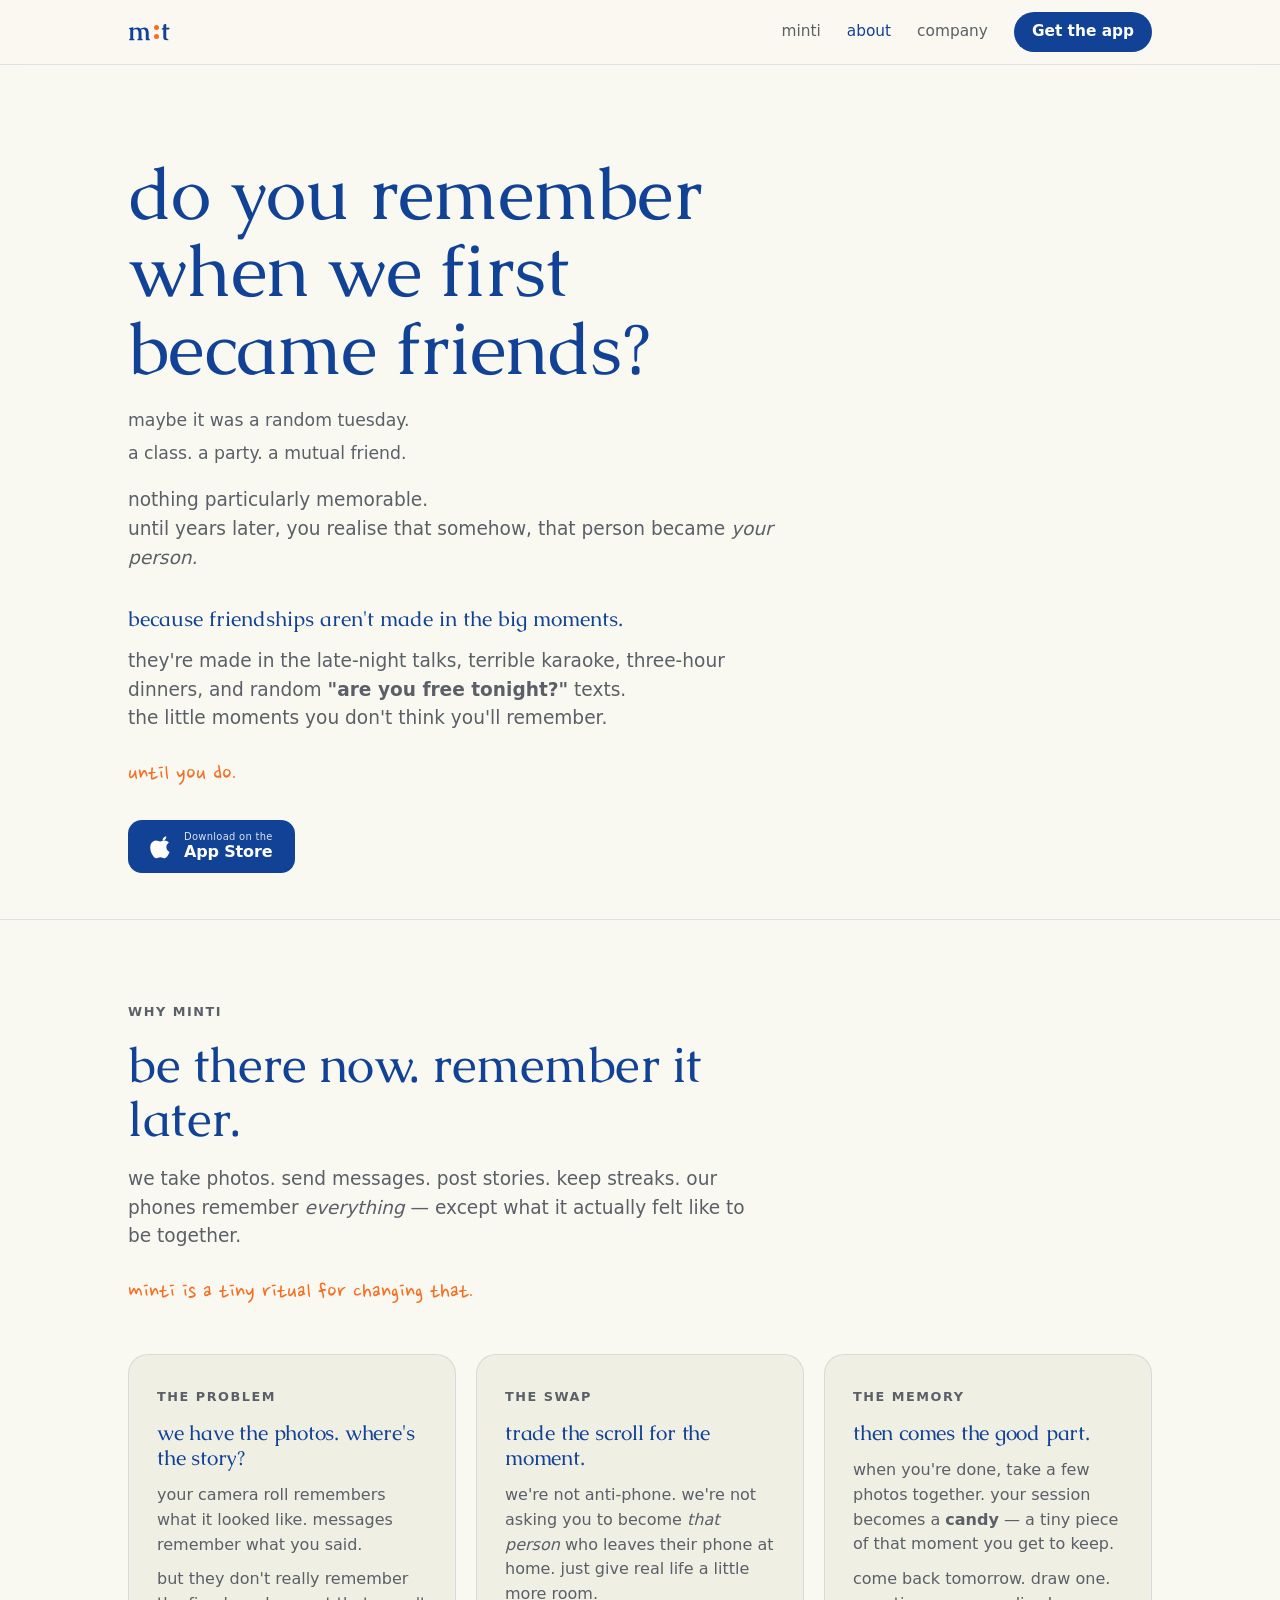
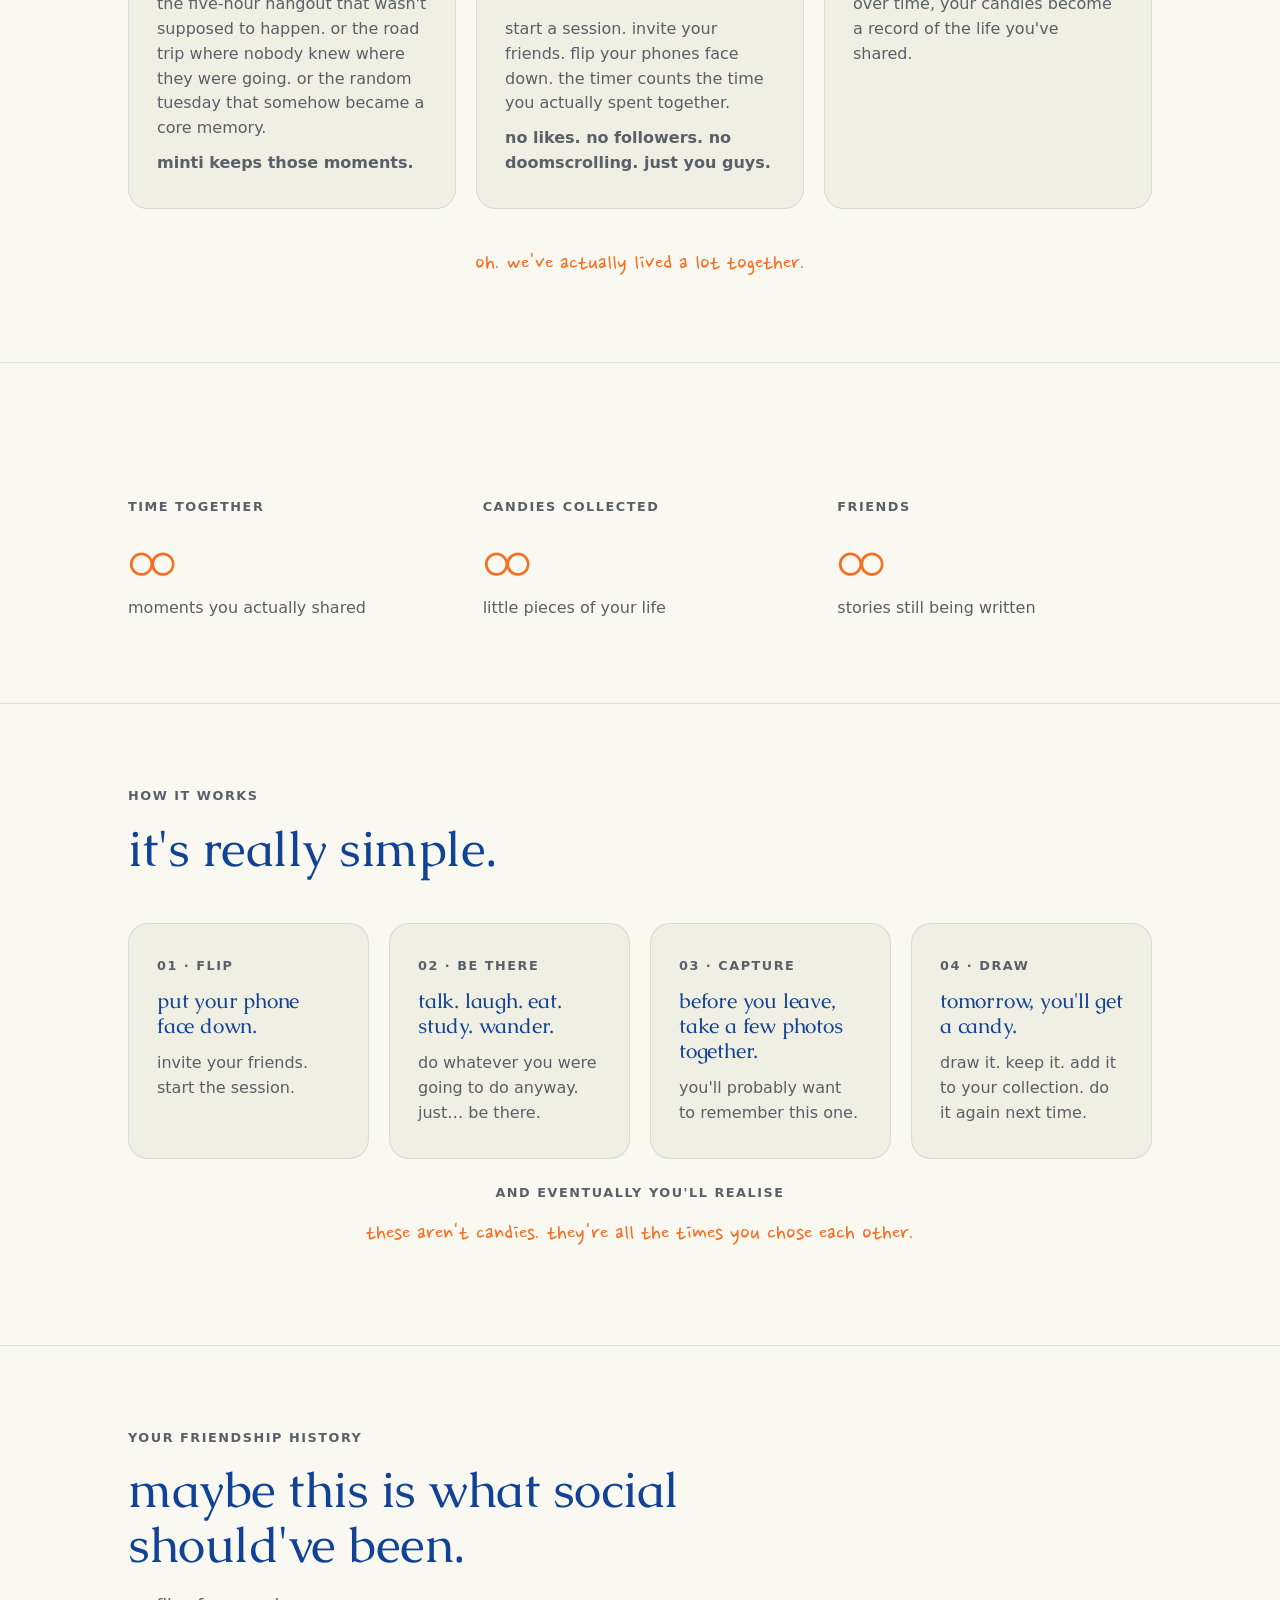
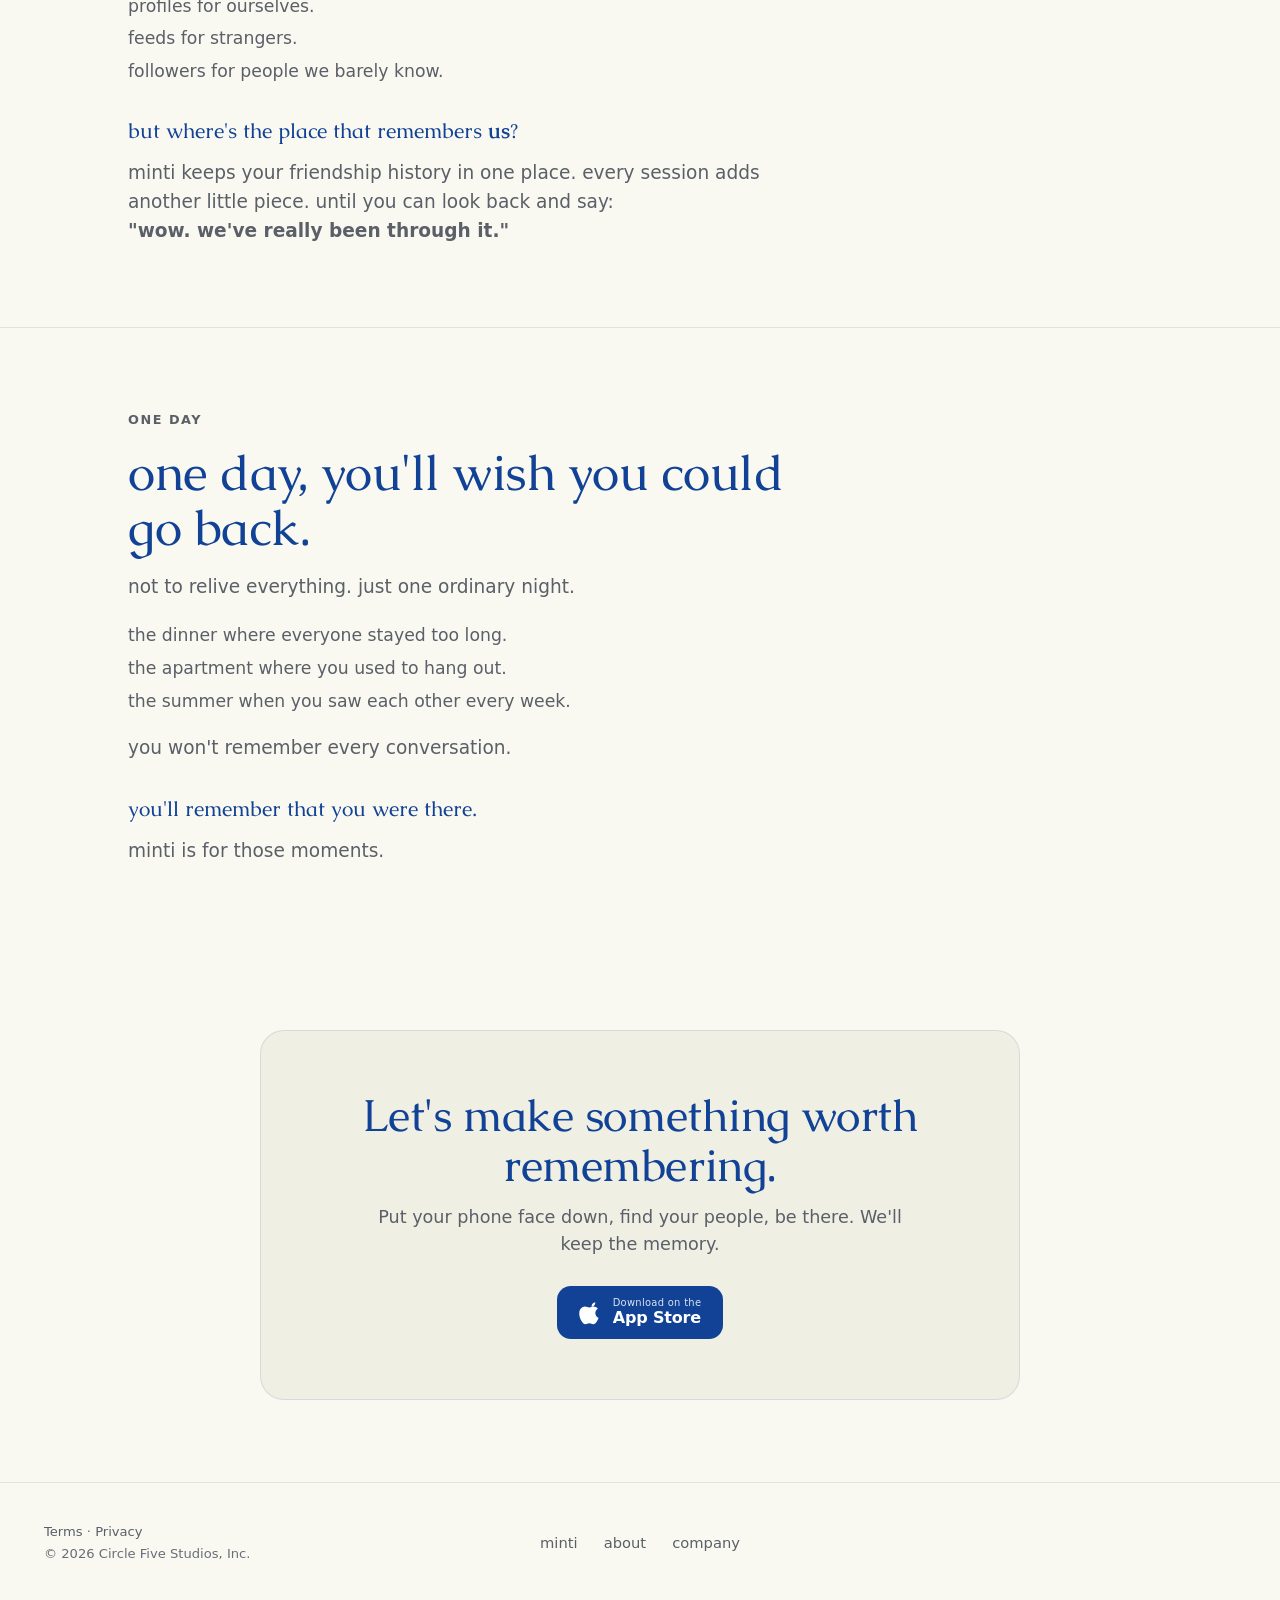
==== about.html @ 44465016 "About page cleanup, and fix a real hover-color bug on all Download buttons 1. Removes the "the story" ====
<!DOCTYPE html>
<html lang="en">
<head>
  <meta charset="UTF-8" />
  <meta name="viewport" content="width=device-width, initial-scale=1.0" />
  <title>About — minti</title>
  <meta name="description" content="The story behind minti — a tiny ritual for putting your phone down and being with the people you're with." />
  <link rel="preconnect" href="https://fonts.googleapis.com" />
  <link rel="preconnect" href="https://fonts.gstatic.com" crossorigin />
  <link href="https://fonts.googleapis.com/css2?family=Caudex:wght@400;700&family=Nanum+Pen+Script&display=swap" rel="stylesheet" />
  <link rel="stylesheet" href="styles.css" />
</head>
<body>

  <!-- NAV -->
  <header class="nav">
    <div class="wrap nav-inner">
      <a class="brand" href="index.html" aria-label="minti home"><span class="logo" aria-hidden="true"><span class="lm">m</span><span class="lc"><i></i><i></i></span><span class="lt">t</span></span></a>
      <nav class="nav-links">
        <a class="link" href="index.html">minti</a>
        <a class="link active" href="about.html">about</a>
        <a class="link" href="company.html">company</a>
        <a class="pill" href="https://apps.apple.com/tw/app/minti-lets-be-present/id6791064385" target="_blank" rel="noopener">Get the app</a>
      </nav>
    </div>
  </header>

  <!-- HERO -->
  <section class="hero">
    <div class="wrap left">
      <div class="prose">
        <h1 class="page-title">do you remember when we first became friends?</h1>
        <div class="stanza">
          <p>maybe it was a random tuesday.</p>
          <p>a class. a party. a mutual friend.</p>
        </div>
        <p class="lead-p">nothing particularly memorable.</p>
        <p class="lead-p">until years later, you realise that somehow, that person became <em>your person.</em></p>
        <p class="statement">because friendships aren't made in the big moments.</p>
        <p class="lead-p">they're made in the late-night talks, terrible karaoke, three-hour dinners, and random <strong>"are you free tonight?"</strong> texts.</p>
        <p class="lead-p">the little moments you don't think you'll remember.</p>
        <p class="murmur">until you do.</p>
        <div class="badges">
          <a class="badge" href="https://apps.apple.com/tw/app/minti-lets-be-present/id6791064385" target="_blank" rel="noopener" aria-label="Download on the App Store">
            <svg viewBox="0 0 24 24" fill="#fff" aria-hidden="true"><path d="M16.365 1.43c.05 1.02-.34 2.02-.99 2.74-.68.76-1.78 1.34-2.85 1.26-.09-1 .38-2.04.99-2.72.68-.75 1.86-1.32 2.85-1.28zM19.6 17.06c-.53 1.22-.78 1.76-1.46 2.84-.95 1.5-2.29 3.37-3.95 3.38-1.47.02-1.85-.96-3.85-.95-2 .01-2.42.97-3.9.95-1.66-.02-2.93-1.71-3.88-3.21-2.66-4.2-2.94-9.12-1.3-11.74 1.16-1.85 3-2.93 4.72-2.93 1.76 0 2.86.98 4.31.98 1.41 0 2.27-.98 4.3-.98 1.53 0 3.16.84 4.31 2.28-3.79 2.08-3.17 7.49.6 9.38z"/></svg>
            <span class="b-txt"><span class="b-small">Download on the</span><span class="b-big">App Store</span></span>
          </a>
        </div>
      </div>
    </div>
  </section>

  <hr class="divider" />

  <!-- WHY MINTI — intro then a three-card row -->
  <section>
    <div class="wrap">
      <div class="sec-intro left reveal">
        <p class="eyebrow">why minti</p>
        <h2 class="h">be there now. remember it later.</h2>
        <p class="lead-p">we take photos. send messages. post stories. keep streaks. our phones remember <em>everything</em> — except what it actually felt like to be together.</p>
        <p class="murmur">minti is a tiny ritual for changing that.</p>
      </div>

      <div class="cards cards-3 reveal">
        <article class="card">
          <p class="eyebrow">the problem</p>
          <h3>we have the photos. where's the story?</h3>
          <p>your camera roll remembers what it looked like. messages remember what you said.</p>
          <p>but they don't really remember the five-hour hangout that wasn't supposed to happen. or the road trip where nobody knew where they were going. or the random tuesday that somehow became a core memory.</p>
          <p><strong>minti keeps those moments.</strong></p>
        </article>

        <article class="card">
          <p class="eyebrow">the swap</p>
          <h3>trade the scroll for the moment.</h3>
          <p>we're not anti-phone. we're not asking you to become <em>that person</em> who leaves their phone at home. just give real life a little more room.</p>
          <p>start a session. invite your friends. flip your phones face down. the timer counts the time you actually spent together.</p>
          <p><strong>no likes. no followers. no doomscrolling. just you guys.</strong></p>
        </article>

        <article class="card">
          <p class="eyebrow">the memory</p>
          <h3>then comes the good part.</h3>
          <p>when you're done, take a few photos together. your session becomes a <strong>candy</strong> — a tiny piece of that moment you get to keep.</p>
          <p>come back tomorrow. draw one. over time, your candies become a record of the life you've shared.</p>
        </article>
      </div>

      <p class="murmur murmur-after murmur-oneline">oh. we've actually lived a lot together.</p>
    </div>
  </section>

  <hr class="divider" />

  <!-- STATS -->
  <section>
    <div class="wrap reveal">
      <div class="stats">
        <div class="stat">
          <p class="stat-label">time together</p>
          <p class="stat-num">&#8734;</p>
          <p class="stat-caption">moments you actually shared</p>
        </div>
        <div class="stat">
          <p class="stat-label">candies collected</p>
          <p class="stat-num">&#8734;</p>
          <p class="stat-caption">little pieces of your life</p>
        </div>
        <div class="stat">
          <p class="stat-label">friends</p>
          <p class="stat-num">&#8734;</p>
          <p class="stat-caption">stories still being written</p>
        </div>
      </div>
    </div>
  </section>

  <hr class="divider" />

  <!-- HOW IT WORKS — four cards, closing on a handwriting pull quote -->
  <section>
    <div class="wrap">
      <div class="sec-intro left reveal">
        <p class="eyebrow">how it works</p>
        <h2 class="h">it's really simple.</h2>
      </div>

      <div class="cards cards-4 reveal">
        <article class="card">
          <p class="eyebrow">01 · flip</p>
          <h3>put your phone face down.</h3>
          <p>invite your friends. start the session.</p>
        </article>

        <article class="card">
          <p class="eyebrow">02 · be there</p>
          <h3>talk. laugh. eat. study. wander.</h3>
          <p>do whatever you were going to do anyway. just&hellip; be there.</p>
        </article>

        <article class="card">
          <p class="eyebrow">03 · capture</p>
          <h3>before you leave, take a few photos together.</h3>
          <p>you'll probably want to remember this one.</p>
        </article>

        <article class="card">
          <p class="eyebrow">04 · draw</p>
          <h3>tomorrow, you'll get a candy.</h3>
          <p>draw it. keep it. add it to your collection. do it again next time.</p>
        </article>
      </div>

      <p class="murmur murmur-lead murmur-oneline reveal">
        <span class="cue">and eventually you'll realise</span>
        these aren't candies. they're all the times you chose each other.
      </p>
    </div>
  </section>

  <hr class="divider" />

  <!-- WHAT SOCIAL SHOULD'VE BEEN -->
  <section>
    <div class="wrap left reveal">
      <div class="prose">
        <p class="eyebrow">your friendship history</p>
        <h2 class="h">maybe this is what social should've been.</h2>
        <div class="stanza">
          <p>profiles for ourselves.</p>
          <p>feeds for strangers.</p>
          <p>followers for people we barely know.</p>
        </div>
        <p class="statement">but where's the place that remembers <strong>us</strong>?</p>
        <p class="lead-p">minti keeps your friendship history in one place. every session adds another little piece. until you can look back and say:</p>
        <p class="lead-p"><strong>"wow. we've really been through it."</strong></p>
      </div>
    </div>
  </section>

  <hr class="divider" />

  <!-- ONE DAY -->
  <section>
    <div class="wrap left reveal">
      <div class="prose">
        <p class="eyebrow">one day</p>
        <h2 class="h">one day, you'll wish you could go back.</h2>
        <p class="lead-p">not to relive everything. just one ordinary night.</p>
        <div class="stanza">
          <p>the dinner where everyone stayed too long.</p>
          <p>the apartment where you used to hang out.</p>
          <p>the summer when you saw each other every week.</p>
        </div>
        <p class="lead-p">you won't remember every conversation.</p>
        <p class="statement">you'll remember that you were there.</p>
        <p class="lead-p">minti is for those moments.</p>
      </div>
    </div>
  </section>

  <!-- CLOSING CTA — a single centred card, like kominapp's -->
  <section id="download">
    <div class="wrap reveal">
      <div class="cta-card">
        <h2>Let's make something worth remembering.</h2>
        <p>Put your phone face down, find your people, be there. We'll keep the memory.</p>
        <div class="badges">
          <a class="badge" href="https://apps.apple.com/tw/app/minti-lets-be-present/id6791064385" target="_blank" rel="noopener" aria-label="Download on the App Store">
            <svg viewBox="0 0 24 24" fill="#fff" aria-hidden="true"><path d="M16.365 1.43c.05 1.02-.34 2.02-.99 2.74-.68.76-1.78 1.34-2.85 1.26-.09-1 .38-2.04.99-2.72.68-.75 1.86-1.32 2.85-1.28zM19.6 17.06c-.53 1.22-.78 1.76-1.46 2.84-.95 1.5-2.29 3.37-3.95 3.38-1.47.02-1.85-.96-3.85-.95-2 .01-2.42.97-3.9.95-1.66-.02-2.93-1.71-3.88-3.21-2.66-4.2-2.94-9.12-1.3-11.74 1.16-1.85 3-2.93 4.72-2.93 1.76 0 2.86.98 4.31.98 1.41 0 2.27-.98 4.3-.98 1.53 0 3.16.84 4.31 2.28-3.79 2.08-3.17 7.49.6 9.38z"/></svg>
            <span class="b-txt"><span class="b-small">Download on the</span><span class="b-big">App Store</span></span>
          </a>
        </div>
      </div>
    </div>
  </section>

  <!-- FOOTER (same as homepage) -->
  <footer class="corner">
    <div class="foot-left">
      <span><a href="terms.html">Terms</a> · <a href="privacy.html">Privacy</a></span>
      <span>© 2026 Circle Five Studios, Inc.</span>
    </div>
    <nav class="foot-center">
      <a href="index.html">minti</a>
      <a href="about.html">about</a>
      <a href="company.html">company</a>
    </nav>
  </footer>

  <script>
    const io = new IntersectionObserver((es) => { es.forEach(e => { if (e.isIntersecting) { e.target.classList.add('in'); io.unobserve(e.target); } }); }, { threshold: 0.12 });
    document.querySelectorAll('.reveal').forEach(el => io.observe(el));
  </script>
</body>
</html>
---- styles.css ----
/* ===== Circle Five / minti — shared styles for content pages =====
   Palette and type follow the minti Design Library:
   Caudex (never italic) for titles, the SF system stack for body copy,
   Nanum Pen Script only for handwriting, always in the orange accent. */
:root {
  --bg: #FAF9F1;        /* m-paper  */
  --ink: #114296;       /* m-ink / m-blue */
  --ink-dark: #0B2F6E;  /* m-blue-dark — link hover */
  --ink-light: #1B68E4; /* lighter blue — pressed state, 5.06:1 with white text */
  --muted: #5A5F68;     /* m-ink-soft, darkened to 6.08:1 on --bg for body copy */
  --faint: #686E79;     /* secondary metadata, 4.86:1 on --bg */
  --line: rgba(17, 66, 150, 0.12);
  --panel: #F0EFE4;     /* m-cream */
  --panel-2: #E6E4D8;   /* m-desk  */
  --sand: #F2E7D4;      /* m-sand  */
  --accent: #F66E22;    /* m-orange */
  --yellow: #F6B93B;    /* m-yellow */
  --serif: 'Caudex', Georgia, 'Times New Roman', serif;
  --hand: 'Nanum Pen Script', 'Segoe Script', cursive;
  --sans: -apple-system, 'SF Pro Text', 'SF Pro Display', system-ui, BlinkMacSystemFont, 'Segoe UI', Roboto, sans-serif;
}

* { box-sizing: border-box; margin: 0; padding: 0; }
html { scroll-behavior: smooth; }
body {
  font-family: var(--sans);
  background: var(--bg);
  color: var(--ink);
  line-height: 1.55;
  -webkit-font-smoothing: antialiased;
  overflow-x: hidden;
}
h1, h2, h3, h4 { font-family: var(--serif); font-weight: 400; line-height: 1.1; letter-spacing: -0.01em; }
a { color: inherit; text-decoration: none; }
a:hover { color: var(--ink-dark); }

.wrap { width: 100%; max-width: 1080px; margin: 0 auto; padding: 0 28px; }
.narrow { max-width: 720px; }
.center { text-align: center; }
.left { text-align: left; }

/* ---------- Nav ---------- */
header.nav { position: sticky; top: 0; z-index: 50; background: rgba(250, 249, 241, 0.86); backdrop-filter: saturate(1.3) blur(10px); border-bottom: 1px solid var(--line); }
.nav-inner { display: flex; align-items: center; justify-content: space-between; height: 64px; }
.brand { display: flex; align-items: center; gap: 9px; font-weight: 700; font-size: 1.12rem; letter-spacing: -0.01em; }
.brand .mark { width: 22px; height: 22px; border-radius: 50%; border: 3px solid var(--ink); background: transparent; }
/* minti wordmark logo (m : t) */
.logo { display: inline-flex; align-items: center; font-family: var(--serif); font-weight: 700; font-size: 1.6rem; line-height: 1; letter-spacing: -0.01em; }
.logo .lm, .logo .lt { color: var(--ink); }
.logo .lc { display: inline-flex; flex-direction: column; justify-content: center; gap: 0.12em; margin: 0 0.11em; }
.logo .lc i { width: 0.2em; height: 0.2em; border-radius: 50%; background: var(--accent); }
.nav-links { display: flex; align-items: center; gap: 26px; font-size: 0.96rem; color: var(--muted); font-weight: 500; }
.nav-links a:hover, .nav-links a.active { color: var(--ink); }
.nav-links .pill { background: var(--ink); color: #fff; padding: 8px 18px; border-radius: 999px; font-weight: 600; }
.nav-links .pill:hover { color: #fff; opacity: 0.88; }
@media (max-width: 720px) { .nav-links .link { display: none; } }

/* ---------- Store badges ---------- */
.badges { display: flex; gap: 12px; flex-wrap: wrap; }
.badges.center { justify-content: center; }
.badge { display: inline-flex; align-items: center; gap: 10px; background: var(--ink); color: #fff; padding: 12px 22px; border-radius: 14px; transition: transform .15s ease, opacity .15s ease; }
/* the color:#fff here isn't decorative — without it, the global a:hover
   rule (a type selector + pseudo-class, which outranks .badge's plain
   class) would flip this text to --ink-dark on hover. */
.badge:hover { color: #fff; transform: translateY(-2px); opacity: 0.9; }
.badge:active { background: var(--ink-light); color: #fff; opacity: 1; }
.badge svg { width: 24px; height: 24px; flex: none; }
.badge .b-txt { text-align: left; line-height: 1.1; white-space: nowrap; }
.badge .b-small { font-size: 0.62rem; letter-spacing: 0.03em; opacity: 0.85; display: block; }
.badge .b-big { font-size: 1rem; font-weight: 600; letter-spacing: -0.01em; }

/* ---------- Sections ---------- */
section { padding: 82px 0; }
.divider { height: 1px; background: var(--line); border: 0; }
.eyebrow { font-size: 0.8rem; letter-spacing: 0.12em; text-transform: uppercase; color: var(--muted); font-weight: 600; margin-bottom: 16px; }
h1.page-title { font-size: clamp(2.6rem, 6vw, 4.6rem); line-height: 1.05; margin-bottom: 20px; }
h1.page-title .it { color: var(--accent); }
h2.h { font-size: clamp(2rem, 4.4vw, 3.1rem); margin-bottom: 18px; }
.lead-p { font-size: 1.16rem; color: var(--muted); }
.sub { font-size: 1.05rem; color: var(--muted); max-width: 54ch; margin-left: auto; margin-right: auto; }

/* hero */
.hero { padding: 90px 0 46px; text-align: center; }
.hero .lead { font-size: clamp(1.1rem, 2.2vw, 1.4rem); color: var(--muted); max-width: 32ch; margin: 0 auto 14px; }
.hero .badges { margin-top: 30px; }

/* steps */
.steps { display: grid; grid-template-columns: repeat(3, 1fr); gap: 40px; margin-top: 56px; text-align: left; }
@media (max-width: 760px) { .steps { grid-template-columns: 1fr; gap: 36px; } }
.steps-4 { grid-template-columns: repeat(4, 1fr); }
@media (max-width: 980px) { .steps-4 { grid-template-columns: repeat(2, 1fr); } }
@media (max-width: 560px) { .steps-4 { grid-template-columns: 1fr; } }
.step .n { font-family: var(--serif); font-size: 2.4rem; color: var(--faint); margin-bottom: 10px; }
.step h4 { font-size: 1.4rem; margin-bottom: 8px; }
.step p { color: var(--muted); }

/* murmur: the only handwriting on the site — always the orange accent,
   and only at the library's two sizes (24px block, 18px inline). */
.murmur { font-family: var(--hand); font-style: normal; color: var(--accent); font-size: 24px; line-height: 1.3; }
.murmur-sm { font-size: 18px; }
p.murmur { margin: 26px 0 12px; }   /* block murmurs need the breathing room .statement had */

/* handwriting pull quote that closes a card grid — sits outside the cards.
   Sized by .murmur (24px) like every other murmur on the page; this class
   only handles the layout (centring, top spacing, the "cue" sub-label). */
.murmur-lead {
  display: block;
  text-align: center;
  margin: 54px auto 0;
}
.murmur-lead .cue {
  display: block;
  font-family: var(--sans);
  font-size: 0.8rem;
  letter-spacing: 0.12em;
  text-transform: uppercase;
  font-weight: 600;
  color: var(--muted);
  margin-bottom: 18px;
}
/* smaller centred murmur, for closing a grid without shouting */
p.murmur-after { text-align: center; margin: 40px auto 0; }

/* keeps a murmur on a single line — shrinks below the library's 24px floor
   only on narrow viewports, purely so the line doesn't force the page to
   scroll sideways; at anything wider than a phone it renders at 24px. */
.murmur-oneline { white-space: nowrap; font-size: clamp(11px, 3.6vw, 24px); }

/* chapter mark: a small brand glyph used as a section-break ornament */
.chapter-mark { padding: 44px 0; }
.chapter-mark .logo { font-size: 2.4rem; }

/* stanza: tight-spaced stacked lines (poem-like pacing) */
.stanza { display: flex; flex-direction: column; gap: 6px; margin: 20px 0; }
.stanza p { margin: 0; color: var(--muted); font-size: 1.08rem; }

/* stats row */
.stats { display: grid; grid-template-columns: repeat(3, 1fr); gap: 40px; margin-top: 52px; text-align: left; }
@media (max-width: 760px) { .stats { grid-template-columns: 1fr; gap: 36px; } }
.stat-label { font-size: 0.8rem; letter-spacing: 0.12em; text-transform: uppercase; color: var(--muted); font-weight: 600; margin-bottom: 12px; }
.stat-num { font-family: var(--serif); font-size: clamp(2.6rem, 6vw, 3.6rem); color: var(--accent); line-height: 1; margin-bottom: 10px; }
.stat-caption { color: var(--muted); }

/* split */
.split { display: grid; grid-template-columns: 1fr 1fr; gap: 64px; align-items: center; }
.split.reverse .visual { order: 2; }
@media (max-width: 820px) { .split { grid-template-columns: 1fr; gap: 40px; } .split.reverse .visual { order: 0; } }
.split h3 { font-size: clamp(1.7rem, 3.4vw, 2.4rem); margin-bottom: 16px; }
.split p { color: var(--muted); font-size: 1.08rem; margin-bottom: 14px; }
.quote { font-family: var(--serif); font-size: 1.35rem; color: var(--ink); margin-top: 6px; }
.panel-card { background: var(--panel); border-radius: 28px; padding: 40px; }

/* narrative statement lines (short punch lines inside a text section) */
.statement { font-family: var(--serif); font-size: 1.3rem; color: var(--ink); margin: 30px 0 12px; }
.statement:first-of-type { margin-top: 0; }

/* ---------- card grids (kominapp-style section rhythm) ---------- */
.sec-intro { max-width: 640px; }
.prose { max-width: 660px; }
.sec-intro .lead-p { margin-top: 14px; }

.cards { display: grid; gap: 20px; margin-top: 46px; align-items: stretch; }
.cards-3 { grid-template-columns: repeat(3, 1fr); }
.cards-4 { grid-template-columns: repeat(4, 1fr); }
@media (max-width: 980px) { .cards-3, .cards-4 { grid-template-columns: repeat(2, 1fr); } }
@media (max-width: 620px)  { .cards-3, .cards-4 { grid-template-columns: 1fr; } }

.card {
  display: flex;
  flex-direction: column;
  background: var(--panel);
  border: 1px solid var(--line);
  border-radius: 20px;
  padding: 32px 28px;
  text-align: left;
}
.card .eyebrow { margin-bottom: 14px; }
.card h3 { font-size: 1.3rem; line-height: 1.2; margin-bottom: 12px; }
.card p { color: var(--muted); }
.card p + p { margin-top: 10px; }

/* closing call to action, sat inside a card like kominapp's —
   the card is centred on the page and its contents centred within it. */
.cta-card {
  background: var(--panel);
  border: 1px solid var(--line);
  border-radius: 24px;
  padding: clamp(36px, 6vw, 60px);
  max-width: 760px;
  margin: 0 auto;
  text-align: center;
}
.cta-card h2 { font-size: clamp(1.9rem, 4vw, 2.8rem); margin-bottom: 14px; }
.cta-card p { color: var(--muted); font-size: 1.1rem; max-width: 48ch; margin: 0 auto 28px; }
.cta-card .badges { justify-content: center; }

/* ---------- narrative carousel ---------- */
.carousel { position: relative; }
.carousel-track {
  display: flex;
  gap: 24px;
  overflow-x: auto;
  scroll-snap-type: x mandatory;
  scroll-behavior: smooth;
  padding: 6px max(28px, calc((100% - 620px) / 2)) 12px;
  scrollbar-width: none;
  -webkit-overflow-scrolling: touch;
}
.carousel-track::-webkit-scrollbar { display: none; }

.carousel-card {
  flex: 0 0 min(100%, 620px);
  scroll-snap-align: center;
  background: var(--panel);
  border: 1px solid var(--line);
  border-radius: 26px;
  padding: 38px 34px 40px;
  text-align: left;
  transition: opacity .35s ease;
}
/* neighbours dim only once the script is driving the carousel */
.carousel.is-ready .carousel-card { opacity: 0.5; }
.carousel.is-ready .carousel-card.is-active { opacity: 1; }

.carousel-card > * { margin: 0; }
.carousel-card .eyebrow { margin-bottom: 12px; }
.carousel-card h3 { font-size: clamp(1.5rem, 3vw, 2rem); margin-bottom: 20px; }
.carousel-card .statement { font-size: 1.18rem; margin: 20px 0 8px; }
.carousel-card h3 + .statement { margin-top: 0; }
.carousel-card .lead-p { font-size: 1.04rem; }
.carousel-card .lead-p + .lead-p { margin-top: 12px; }

.carousel-controls { display: flex; align-items: center; justify-content: center; gap: 18px; margin-top: 10px; }
.carousel-btn {
  width: 42px; height: 42px; padding: 0;
  border: 1px solid var(--line); border-radius: 50%;
  background: var(--bg); color: var(--ink);
  display: grid; place-items: center; cursor: pointer;
  transition: border-color .15s ease, opacity .15s ease;
}
.carousel-btn:hover:not(:disabled) { border-color: var(--ink); }
.carousel-btn:disabled { opacity: 0.3; cursor: default; }
.carousel-btn:focus-visible { outline: 2px solid var(--accent); outline-offset: 2px; }

.carousel-dots { display: flex; align-items: center; gap: 9px; }
.carousel-dot {
  width: 8px; height: 8px; padding: 0;
  border: 0; border-radius: 50%;
  background: #d4d2ce; cursor: pointer;
  transition: background-color .2s ease, transform .2s ease;
}
.carousel-dot[aria-current="true"] { background: var(--accent); transform: scale(1.3); }
.carousel-dot:focus-visible { outline: 2px solid var(--accent); outline-offset: 3px; }

@media (prefers-reduced-motion: reduce) {
  .carousel-track { scroll-behavior: auto; }
  .carousel-card, .carousel-dot, .carousel-btn { transition: none; }
}

/* step micro-label under the numeral */
/* Deliberately inherits --muted from `.step p`: the accent orange only reaches
   2.77:1 on --bg, too low for label-size text. */
.step-label { font-size: 0.78rem; letter-spacing: 0.1em; text-transform: uppercase; font-weight: 700; margin-bottom: 10px; }

/* simple benefit list */
.mini-list { list-style: none; margin: 24px auto; display: flex; flex-direction: column; gap: 10px; max-width: 46ch; }
.mini-list li { color: var(--muted); font-size: 1.08rem; padding-left: 22px; position: relative; text-align: left; }
.mini-list li::before { content: "—"; position: absolute; left: 0; color: var(--accent); }

/* jar */
.jar { position: relative; width: 190px; height: 224px; margin: 0 auto; }
.jar-lid { position: absolute; top: 0; left: 50%; transform: translateX(-50%); width: 116px; height: 28px; background: var(--ink); border-radius: 9px; }
.jar-body { position: absolute; bottom: 0; width: 100%; height: 186px; border: 3px solid var(--ink); border-radius: 18px 18px 30px 30px; overflow: hidden; }
.candies { position: absolute; bottom: 8px; left: 8px; right: 8px; display: flex; flex-wrap: wrap-reverse; gap: 6px; justify-content: center; }
.candy { width: 30px; height: 30px; border-radius: 50%; box-shadow: inset -3px -3px 0 rgba(0,0,0,0.08); }

/* leaderboard */
.lb { display: flex; flex-direction: column; gap: 18px; }
.lb-row { display: flex; align-items: center; gap: 14px; }
.lb-av { width: 42px; height: 42px; border-radius: 50%; display: grid; place-items: center; color: #fff; font-weight: 700; }
.lb-bar { flex: 1; }
.lb-bar .track { height: 8px; background: var(--panel-2); border-radius: 9px; margin-top: 6px; }
.lb-bar .fill { height: 100%; background: var(--ink); border-radius: 9px; }
.lb-h { font-weight: 700; color: var(--ink); }

/* tags */
.tags { display: flex; flex-wrap: wrap; gap: 12px; justify-content: center; margin-top: 34px; }
.tag { border: 1px solid var(--line); border-radius: 999px; padding: 11px 22px; font-weight: 500; }

/* products */
.products { display: grid; grid-template-columns: 1fr 1fr; gap: 24px; margin-top: 52px; text-align: left; }
@media (max-width: 760px) { .products { grid-template-columns: 1fr; } }
.product { border: 1px solid var(--line); border-radius: 24px; padding: 34px; transition: border-color .15s ease, transform .15s ease; display: block; }
.product:hover { border-color: var(--ink); transform: translateY(-3px); }
.product .p-ic { width: 46px; height: 46px; border-radius: 13px; background: var(--panel); display: grid; place-items: center; font-size: 1.4rem; margin-bottom: 18px; }
.product h3 { font-size: 1.55rem; margin-bottom: 6px; }
.product .role { font-size: 0.82rem; letter-spacing: 0.08em; text-transform: uppercase; color: var(--faint); font-weight: 600; margin-bottom: 14px; }
.product p { color: var(--muted); }
.product .more { display: inline-block; margin-top: 16px; font-weight: 600; color: var(--ink); }
.product .more::after { content: " →"; }

/* value list */
.values { display: grid; grid-template-columns: repeat(3, 1fr); gap: 30px; margin-top: 52px; text-align: left; }
@media (max-width: 760px) { .values { grid-template-columns: 1fr; gap: 28px; } }
.values-4 { grid-template-columns: repeat(4, 1fr); }
@media (max-width: 980px) { .values-4 { grid-template-columns: repeat(2, 1fr); } }
@media (max-width: 560px) { .values-4 { grid-template-columns: 1fr; } }
.value h4 { font-size: 1.3rem; margin-bottom: 8px; }
.value p { color: var(--muted); }
.value .stanza { margin: 0 0 10px; }
.value .stanza p { font-size: 1rem; }

/* cta */
.cta { text-align: center; }
.cta h2 { font-size: clamp(2.2rem, 5vw, 3.6rem); margin-bottom: 16px; }
.cta p { color: var(--muted); max-width: 46ch; margin: 0 auto 30px; font-size: 1.12rem; }

/* letter (postkitty) */
.letter { background: var(--panel); border-radius: 20px; padding: 34px 30px; box-shadow: 0 30px 60px -40px rgba(0,0,0,0.35); position: relative; max-width: 380px; margin: 0 auto; transform: rotate(-2deg); }
.letter .stamp { position: absolute; top: 18px; right: 18px; width: 54px; height: 64px; border-radius: 6px; background: repeating-linear-gradient(45deg, var(--accent), var(--accent) 6px, #f07a5e 6px, #f07a5e 12px); box-shadow: 0 0 0 4px #fff, 0 0 0 6px var(--panel-2); }
.letter .lines { margin-top: 40px; display: flex; flex-direction: column; gap: 12px; }
.letter .lines span { height: 8px; background: #dfdedb; border-radius: 6px; }
.letter .lines span:nth-child(1) { width: 60%; }
.letter .lines span:nth-child(2) { width: 90%; }
.letter .lines span:nth-child(3) { width: 80%; }
.letter .lines span:nth-child(4) { width: 40%; }
.letter .sign { margin-top: 22px; font-family: var(--hand); color: var(--accent); font-size: 1.5rem; }

/* app screenshot */
.shot { width: 100%; max-width: 380px; border-radius: 26px; box-shadow: 0 34px 70px -38px rgba(0,0,0,0.45); display: block; margin: 0 auto; }

/* legal pages (terms / privacy) */
.legal { max-width: 760px; margin: 0 auto; padding: clamp(48px, 8vh, 80px) 28px clamp(56px, 9vh, 96px); }
.legal h1 { font-size: clamp(2.2rem, 5vw, 3.2rem); margin-bottom: 8px; }
.legal .updated { color: var(--faint); font-size: 0.9rem; margin-bottom: 34px; }
.legal h2 { font-size: 1.4rem; margin-top: 42px; margin-bottom: 12px; }
.legal p { color: var(--muted); margin-bottom: 14px; line-height: 1.75; }
.legal ul { color: var(--muted); margin: 0 0 18px 1.2em; line-height: 1.75; }
.legal li { margin-bottom: 6px; }
.legal a { color: var(--ink); text-decoration: underline; text-underline-offset: 2px; }
.legal strong { color: var(--ink); font-weight: 700; }

/* homepage-style corner footer (used on content pages too) */
footer.corner { display: grid; grid-template-columns: 1fr auto 1fr; align-items: center; gap: 16px; padding: 40px clamp(20px, 4vw, 44px); border-top: 1px solid var(--line); }
footer.corner .foot-left { display: flex; flex-direction: column; gap: 4px; font-size: 0.82rem; color: var(--faint); line-height: 1.4; justify-self: start; }
footer.corner .foot-left a { color: var(--muted); }
footer.corner .foot-left a:hover { color: var(--ink); }
footer.corner .foot-center { display: flex; gap: 26px; justify-self: center; font-size: 0.92rem; font-weight: 500; color: var(--muted); }
footer.corner .foot-center a:hover { color: var(--ink); }
footer.corner .badges { justify-self: end; }
@media (max-width: 720px) {
  footer.corner { grid-template-columns: 1fr; justify-items: center; text-align: center; gap: 16px; }
  footer.corner .foot-left { align-items: center; }
  footer.corner .foot-center { order: -1; flex-wrap: wrap; justify-content: center; gap: 18px; }
}

/* footer */
footer.site { border-top: 1px solid var(--line); padding: 62px 0 40px; }
.foot-grid { display: grid; grid-template-columns: 1.4fr 1fr 1fr 1fr; gap: 30px; }
@media (max-width: 720px) { .foot-grid { grid-template-columns: 1fr 1fr; gap: 34px; } }
.foot-brand p { color: var(--muted); margin-top: 12px; font-size: 0.92rem; max-width: 32ch; }
.foot-col h5 { font-size: 0.78rem; letter-spacing: 0.08em; text-transform: uppercase; color: var(--faint); margin-bottom: 14px; font-weight: 700; font-family: var(--sans); }
.foot-col a { display: block; margin-bottom: 10px; color: var(--muted); font-size: 0.96rem; }
.foot-col a:hover { color: var(--ink); }
.foot-bottom { margin-top: 50px; display: flex; justify-content: space-between; flex-wrap: wrap; gap: 10px; color: var(--faint); font-size: 0.86rem; }

/* reveal */
.reveal { opacity: 0; transform: translateY(20px); transition: opacity .7s ease, transform .7s ease; }
.reveal.in { opacity: 1; transform: none; }
@media (prefers-reduced-motion: reduce) { .reveal { opacity: 1; transform: none; transition: none; } html { scroll-behavior: auto; } }
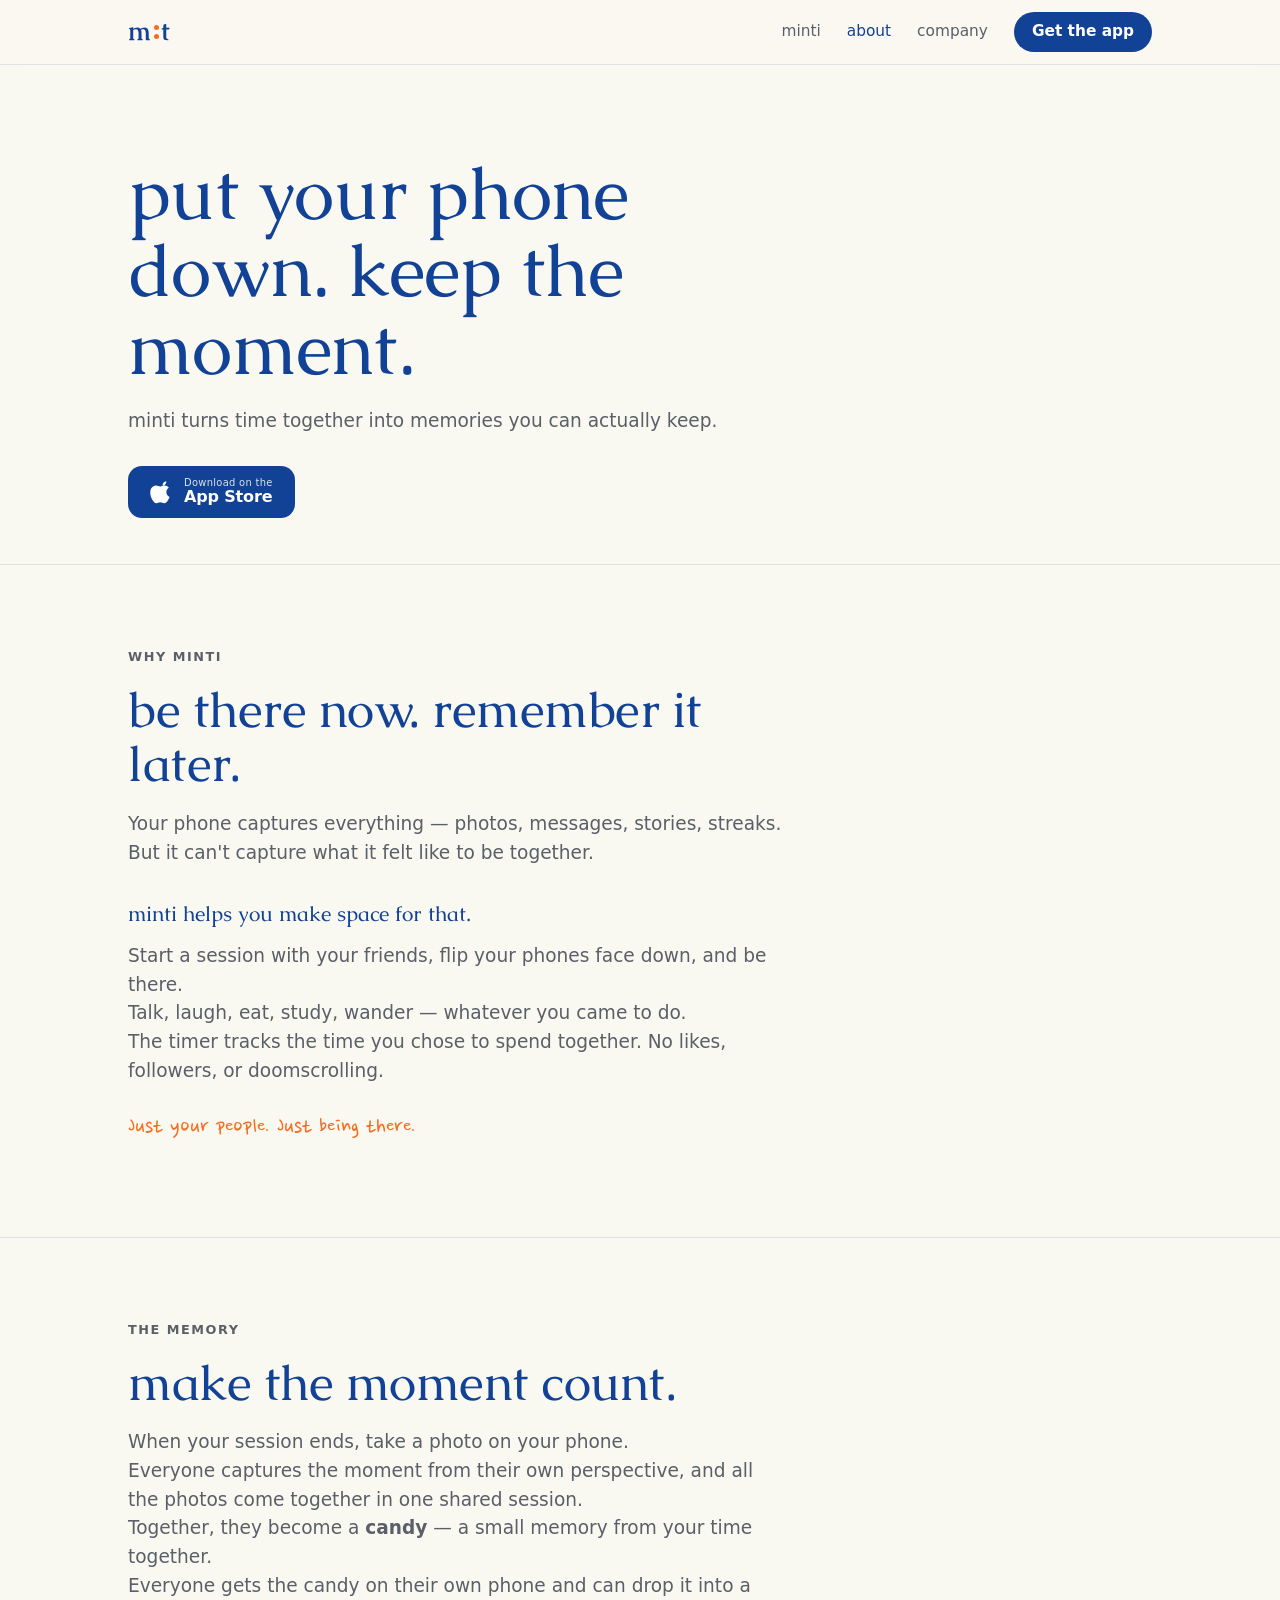
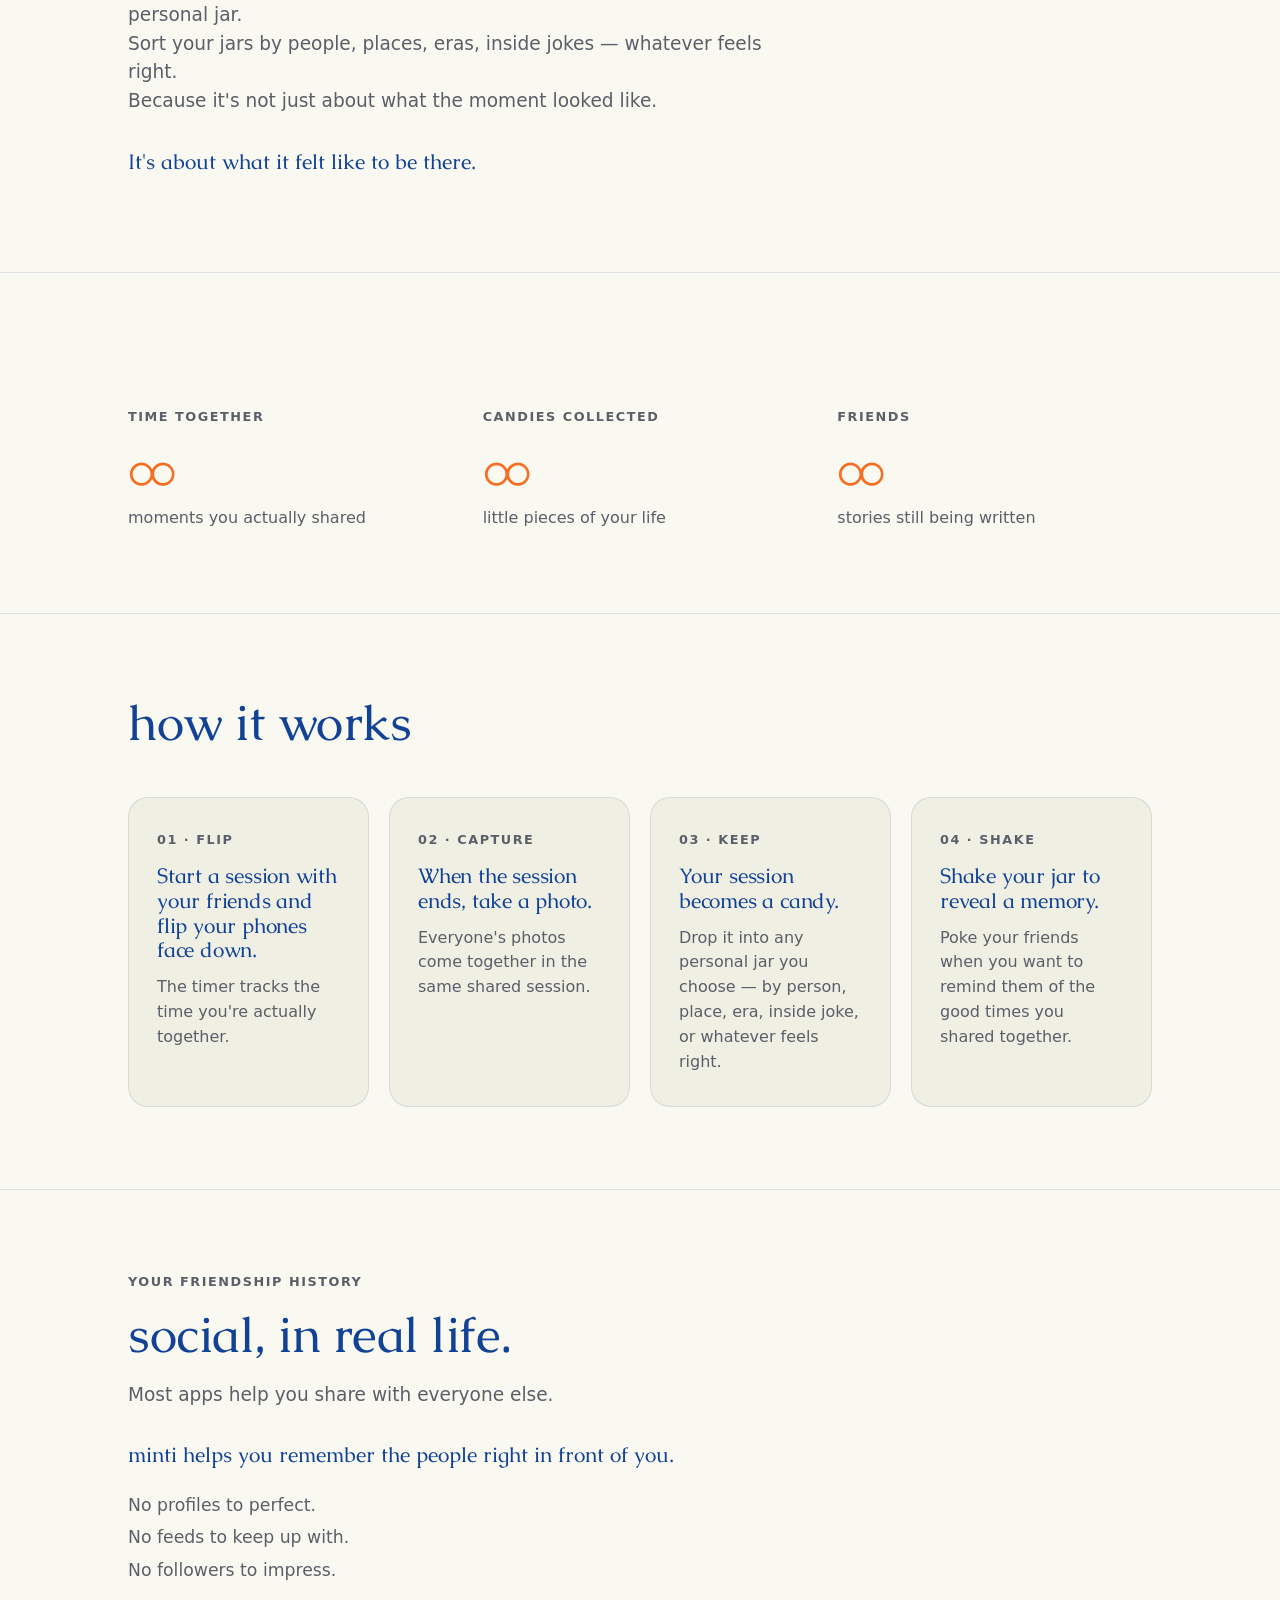
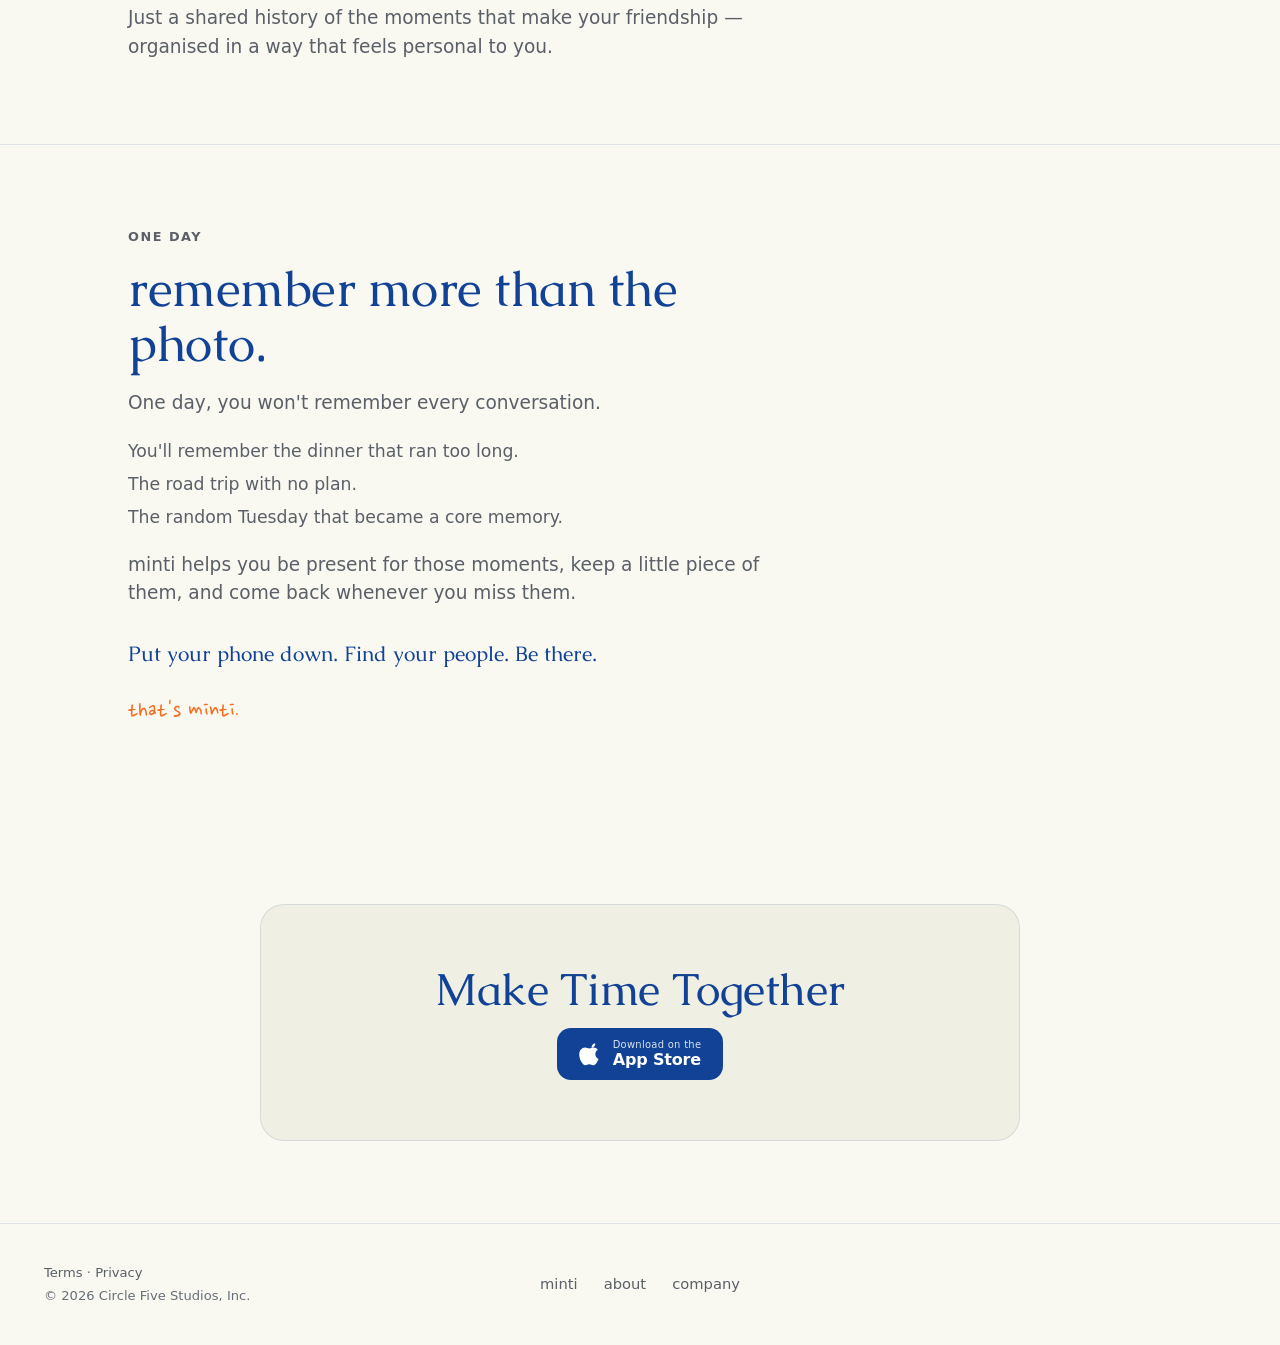
==== commit 69e7f8e2: "Replace about.html content with the latest Gen Z direction; simplify closing CTA Swaps in the newest" ====
--- a/about.html
+++ b/about.html
@@ -4,7 +4,7 @@
   <meta charset="UTF-8" />
   <meta name="viewport" content="width=device-width, initial-scale=1.0" />
   <title>About — minti</title>
-  <meta name="description" content="The story behind minti — a tiny ritual for putting your phone down and being with the people you're with." />
+  <meta name="description" content="minti turns time together into memories you can actually keep." />
   <link rel="preconnect" href="https://fonts.googleapis.com" />
   <link rel="preconnect" href="https://fonts.gstatic.com" crossorigin />
   <link href="https://fonts.googleapis.com/css2?family=Caudex:wght@400;700&family=Nanum+Pen+Script&display=swap" rel="stylesheet" />
@@ -29,17 +29,8 @@
   <section class="hero">
     <div class="wrap left">
       <div class="prose">
-        <h1 class="page-title">do you remember when we first became friends?</h1>
-        <div class="stanza">
-          <p>maybe it was a random tuesday.</p>
-          <p>a class. a party. a mutual friend.</p>
-        </div>
-        <p class="lead-p">nothing particularly memorable.</p>
-        <p class="lead-p">until years later, you realise that somehow, that person became <em>your person.</em></p>
-        <p class="statement">because friendships aren't made in the big moments.</p>
-        <p class="lead-p">they're made in the late-night talks, terrible karaoke, three-hour dinners, and random <strong>"are you free tonight?"</strong> texts.</p>
-        <p class="lead-p">the little moments you don't think you'll remember.</p>
-        <p class="murmur">until you do.</p>
+        <h1 class="page-title">put your phone down. keep the moment.</h1>
+        <p class="lead-p">minti turns time together into memories you can actually keep.</p>
         <div class="badges">
           <a class="badge" href="https://apps.apple.com/tw/app/minti-lets-be-present/id6791064385" target="_blank" rel="noopener" aria-label="Download on the App Store">
             <svg viewBox="0 0 24 24" fill="#fff" aria-hidden="true"><path d="M16.365 1.43c.05 1.02-.34 2.02-.99 2.74-.68.76-1.78 1.34-2.85 1.26-.09-1 .38-2.04.99-2.72.68-.75 1.86-1.32 2.85-1.28zM19.6 17.06c-.53 1.22-.78 1.76-1.46 2.84-.95 1.5-2.29 3.37-3.95 3.38-1.47.02-1.85-.96-3.85-.95-2 .01-2.42.97-3.9.95-1.66-.02-2.93-1.71-3.88-3.21-2.66-4.2-2.94-9.12-1.3-11.74 1.16-1.85 3-2.93 4.72-2.93 1.76 0 2.86.98 4.31.98 1.41 0 2.27-.98 4.3-.98 1.53 0 3.16.84 4.31 2.28-3.79 2.08-3.17 7.49.6 9.38z"/></svg>
@@ -52,42 +43,39 @@
 
   <hr class="divider" />
 
-  <!-- WHY MINTI — intro then a three-card row -->
-  <section>
-    <div class="wrap">
-      <div class="sec-intro left reveal">
+  <!-- BE THERE NOW -->
+  <section>
+    <div class="wrap left reveal">
+      <div class="prose">
         <p class="eyebrow">why minti</p>
         <h2 class="h">be there now. remember it later.</h2>
-        <p class="lead-p">we take photos. send messages. post stories. keep streaks. our phones remember <em>everything</em> — except what it actually felt like to be together.</p>
-        <p class="murmur">minti is a tiny ritual for changing that.</p>
-      </div>
-
-      <div class="cards cards-3 reveal">
-        <article class="card">
-          <p class="eyebrow">the problem</p>
-          <h3>we have the photos. where's the story?</h3>
-          <p>your camera roll remembers what it looked like. messages remember what you said.</p>
-          <p>but they don't really remember the five-hour hangout that wasn't supposed to happen. or the road trip where nobody knew where they were going. or the random tuesday that somehow became a core memory.</p>
-          <p><strong>minti keeps those moments.</strong></p>
-        </article>
-
-        <article class="card">
-          <p class="eyebrow">the swap</p>
-          <h3>trade the scroll for the moment.</h3>
-          <p>we're not anti-phone. we're not asking you to become <em>that person</em> who leaves their phone at home. just give real life a little more room.</p>
-          <p>start a session. invite your friends. flip your phones face down. the timer counts the time you actually spent together.</p>
-          <p><strong>no likes. no followers. no doomscrolling. just you guys.</strong></p>
-        </article>
-
-        <article class="card">
-          <p class="eyebrow">the memory</p>
-          <h3>then comes the good part.</h3>
-          <p>when you're done, take a few photos together. your session becomes a <strong>candy</strong> — a tiny piece of that moment you get to keep.</p>
-          <p>come back tomorrow. draw one. over time, your candies become a record of the life you've shared.</p>
-        </article>
-      </div>
-
-      <p class="murmur murmur-after murmur-oneline">oh. we've actually lived a lot together.</p>
+        <p class="lead-p">Your phone captures everything — photos, messages, stories, streaks.</p>
+        <p class="lead-p">But it can't capture what it felt like to be together.</p>
+        <p class="statement">minti helps you make space for that.</p>
+        <p class="lead-p">Start a session with your friends, flip your phones face down, and be there.</p>
+        <p class="lead-p">Talk, laugh, eat, study, wander — whatever you came to do.</p>
+        <p class="lead-p">The timer tracks the time you chose to spend together. No likes, followers, or doomscrolling.</p>
+        <p class="murmur">Just your people. Just being there.</p>
+      </div>
+    </div>
+  </section>
+
+  <hr class="divider" />
+
+  <!-- MAKE THE MOMENT COUNT -->
+  <section>
+    <div class="wrap left reveal">
+      <div class="prose">
+        <p class="eyebrow">the memory</p>
+        <h2 class="h">make the moment count.</h2>
+        <p class="lead-p">When your session ends, take a photo on your phone.</p>
+        <p class="lead-p">Everyone captures the moment from their own perspective, and all the photos come together in one shared session.</p>
+        <p class="lead-p">Together, they become a <strong>candy</strong> — a small memory from your time together.</p>
+        <p class="lead-p">Everyone gets the candy on their own phone and can drop it into a personal jar.</p>
+        <p class="lead-p">Sort your jars by people, places, eras, inside jokes — whatever feels right.</p>
+        <p class="lead-p">Because it's not just about what the moment looked like.</p>
+        <p class="statement">It's about what it felt like to be there.</p>
+      </div>
     </div>
   </section>
 
@@ -118,84 +106,78 @@
 
   <hr class="divider" />
 
-  <!-- HOW IT WORKS — four cards, closing on a handwriting pull quote -->
+  <!-- HOW IT WORKS — four cards -->
   <section>
     <div class="wrap">
       <div class="sec-intro left reveal">
-        <p class="eyebrow">how it works</p>
-        <h2 class="h">it's really simple.</h2>
+        <h2 class="h">how it works</h2>
       </div>
 
       <div class="cards cards-4 reveal">
         <article class="card">
           <p class="eyebrow">01 · flip</p>
-          <h3>put your phone face down.</h3>
-          <p>invite your friends. start the session.</p>
-        </article>
-
-        <article class="card">
-          <p class="eyebrow">02 · be there</p>
-          <h3>talk. laugh. eat. study. wander.</h3>
-          <p>do whatever you were going to do anyway. just&hellip; be there.</p>
-        </article>
-
-        <article class="card">
-          <p class="eyebrow">03 · capture</p>
-          <h3>before you leave, take a few photos together.</h3>
-          <p>you'll probably want to remember this one.</p>
-        </article>
-
-        <article class="card">
-          <p class="eyebrow">04 · draw</p>
-          <h3>tomorrow, you'll get a candy.</h3>
-          <p>draw it. keep it. add it to your collection. do it again next time.</p>
-        </article>
-      </div>
-
-      <p class="murmur murmur-lead murmur-oneline reveal">
-        <span class="cue">and eventually you'll realise</span>
-        these aren't candies. they're all the times you chose each other.
-      </p>
-    </div>
-  </section>
-
-  <hr class="divider" />
-
-  <!-- WHAT SOCIAL SHOULD'VE BEEN -->
+          <h3>Start a session with your friends and flip your phones face down.</h3>
+          <p>The timer tracks the time you're actually together.</p>
+        </article>
+
+        <article class="card">
+          <p class="eyebrow">02 · capture</p>
+          <h3>When the session ends, take a photo.</h3>
+          <p>Everyone's photos come together in the same shared session.</p>
+        </article>
+
+        <article class="card">
+          <p class="eyebrow">03 · keep</p>
+          <h3>Your session becomes a candy.</h3>
+          <p>Drop it into any personal jar you choose — by person, place, era, inside joke, or whatever feels right.</p>
+        </article>
+
+        <article class="card">
+          <p class="eyebrow">04 · shake</p>
+          <h3>Shake your jar to reveal a memory.</h3>
+          <p>Poke your friends when you want to remind them of the good times you shared together.</p>
+        </article>
+      </div>
+    </div>
+  </section>
+
+  <hr class="divider" />
+
+  <!-- SOCIAL, IN REAL LIFE -->
   <section>
     <div class="wrap left reveal">
       <div class="prose">
         <p class="eyebrow">your friendship history</p>
-        <h2 class="h">maybe this is what social should've been.</h2>
+        <h2 class="h">social, in real life.</h2>
+        <p class="lead-p">Most apps help you share with everyone else.</p>
+        <p class="statement">minti helps you remember the people right in front of you.</p>
         <div class="stanza">
-          <p>profiles for ourselves.</p>
-          <p>feeds for strangers.</p>
-          <p>followers for people we barely know.</p>
-        </div>
-        <p class="statement">but where's the place that remembers <strong>us</strong>?</p>
-        <p class="lead-p">minti keeps your friendship history in one place. every session adds another little piece. until you can look back and say:</p>
-        <p class="lead-p"><strong>"wow. we've really been through it."</strong></p>
-      </div>
-    </div>
-  </section>
-
-  <hr class="divider" />
-
-  <!-- ONE DAY -->
+          <p>No profiles to perfect.</p>
+          <p>No feeds to keep up with.</p>
+          <p>No followers to impress.</p>
+        </div>
+        <p class="lead-p">Just a shared history of the moments that make your friendship — organised in a way that feels personal to you.</p>
+      </div>
+    </div>
+  </section>
+
+  <hr class="divider" />
+
+  <!-- REMEMBER MORE THAN THE PHOTO -->
   <section>
     <div class="wrap left reveal">
       <div class="prose">
         <p class="eyebrow">one day</p>
-        <h2 class="h">one day, you'll wish you could go back.</h2>
-        <p class="lead-p">not to relive everything. just one ordinary night.</p>
+        <h2 class="h">remember more than the photo.</h2>
+        <p class="lead-p">One day, you won't remember every conversation.</p>
         <div class="stanza">
-          <p>the dinner where everyone stayed too long.</p>
-          <p>the apartment where you used to hang out.</p>
-          <p>the summer when you saw each other every week.</p>
-        </div>
-        <p class="lead-p">you won't remember every conversation.</p>
-        <p class="statement">you'll remember that you were there.</p>
-        <p class="lead-p">minti is for those moments.</p>
+          <p>You'll remember the dinner that ran too long.</p>
+          <p>The road trip with no plan.</p>
+          <p>The random Tuesday that became a core memory.</p>
+        </div>
+        <p class="lead-p">minti helps you be present for those moments, keep a little piece of them, and come back whenever you miss them.</p>
+        <p class="statement">Put your phone down. Find your people. Be there.</p>
+        <p class="murmur">that's minti.</p>
       </div>
     </div>
   </section>
@@ -204,8 +186,7 @@
   <section id="download">
     <div class="wrap reveal">
       <div class="cta-card">
-        <h2>Let's make something worth remembering.</h2>
-        <p>Put your phone face down, find your people, be there. We'll keep the memory.</p>
+        <h2>Make Time Together</h2>
         <div class="badges">
           <a class="badge" href="https://apps.apple.com/tw/app/minti-lets-be-present/id6791064385" target="_blank" rel="noopener" aria-label="Download on the App Store">
             <svg viewBox="0 0 24 24" fill="#fff" aria-hidden="true"><path d="M16.365 1.43c.05 1.02-.34 2.02-.99 2.74-.68.76-1.78 1.34-2.85 1.26-.09-1 .38-2.04.99-2.72.68-.75 1.86-1.32 2.85-1.28zM19.6 17.06c-.53 1.22-.78 1.76-1.46 2.84-.95 1.5-2.29 3.37-3.95 3.38-1.47.02-1.85-.96-3.85-.95-2 .01-2.42.97-3.9.95-1.66-.02-2.93-1.71-3.88-3.21-2.66-4.2-2.94-9.12-1.3-11.74 1.16-1.85 3-2.93 4.72-2.93 1.76 0 2.86.98 4.31.98 1.41 0 2.27-.98 4.3-.98 1.53 0 3.16.84 4.31 2.28-3.79 2.08-3.17 7.49.6 9.38z"/></svg>
--- a/styles.css
+++ b/styles.css
@@ -100,32 +100,6 @@
 .murmur-sm { font-size: 18px; }
 p.murmur { margin: 26px 0 12px; }   /* block murmurs need the breathing room .statement had */
 
-/* handwriting pull quote that closes a card grid — sits outside the cards.
-   Sized by .murmur (24px) like every other murmur on the page; this class
-   only handles the layout (centring, top spacing, the "cue" sub-label). */
-.murmur-lead {
-  display: block;
-  text-align: center;
-  margin: 54px auto 0;
-}
-.murmur-lead .cue {
-  display: block;
-  font-family: var(--sans);
-  font-size: 0.8rem;
-  letter-spacing: 0.12em;
-  text-transform: uppercase;
-  font-weight: 600;
-  color: var(--muted);
-  margin-bottom: 18px;
-}
-/* smaller centred murmur, for closing a grid without shouting */
-p.murmur-after { text-align: center; margin: 40px auto 0; }
-
-/* keeps a murmur on a single line — shrinks below the library's 24px floor
-   only on narrow viewports, purely so the line doesn't force the page to
-   scroll sideways; at anything wider than a phone it renders at 24px. */
-.murmur-oneline { white-space: nowrap; font-size: clamp(11px, 3.6vw, 24px); }
-
 /* chapter mark: a small brand glyph used as a section-break ornament */
 .chapter-mark { padding: 44px 0; }
 .chapter-mark .logo { font-size: 2.4rem; }
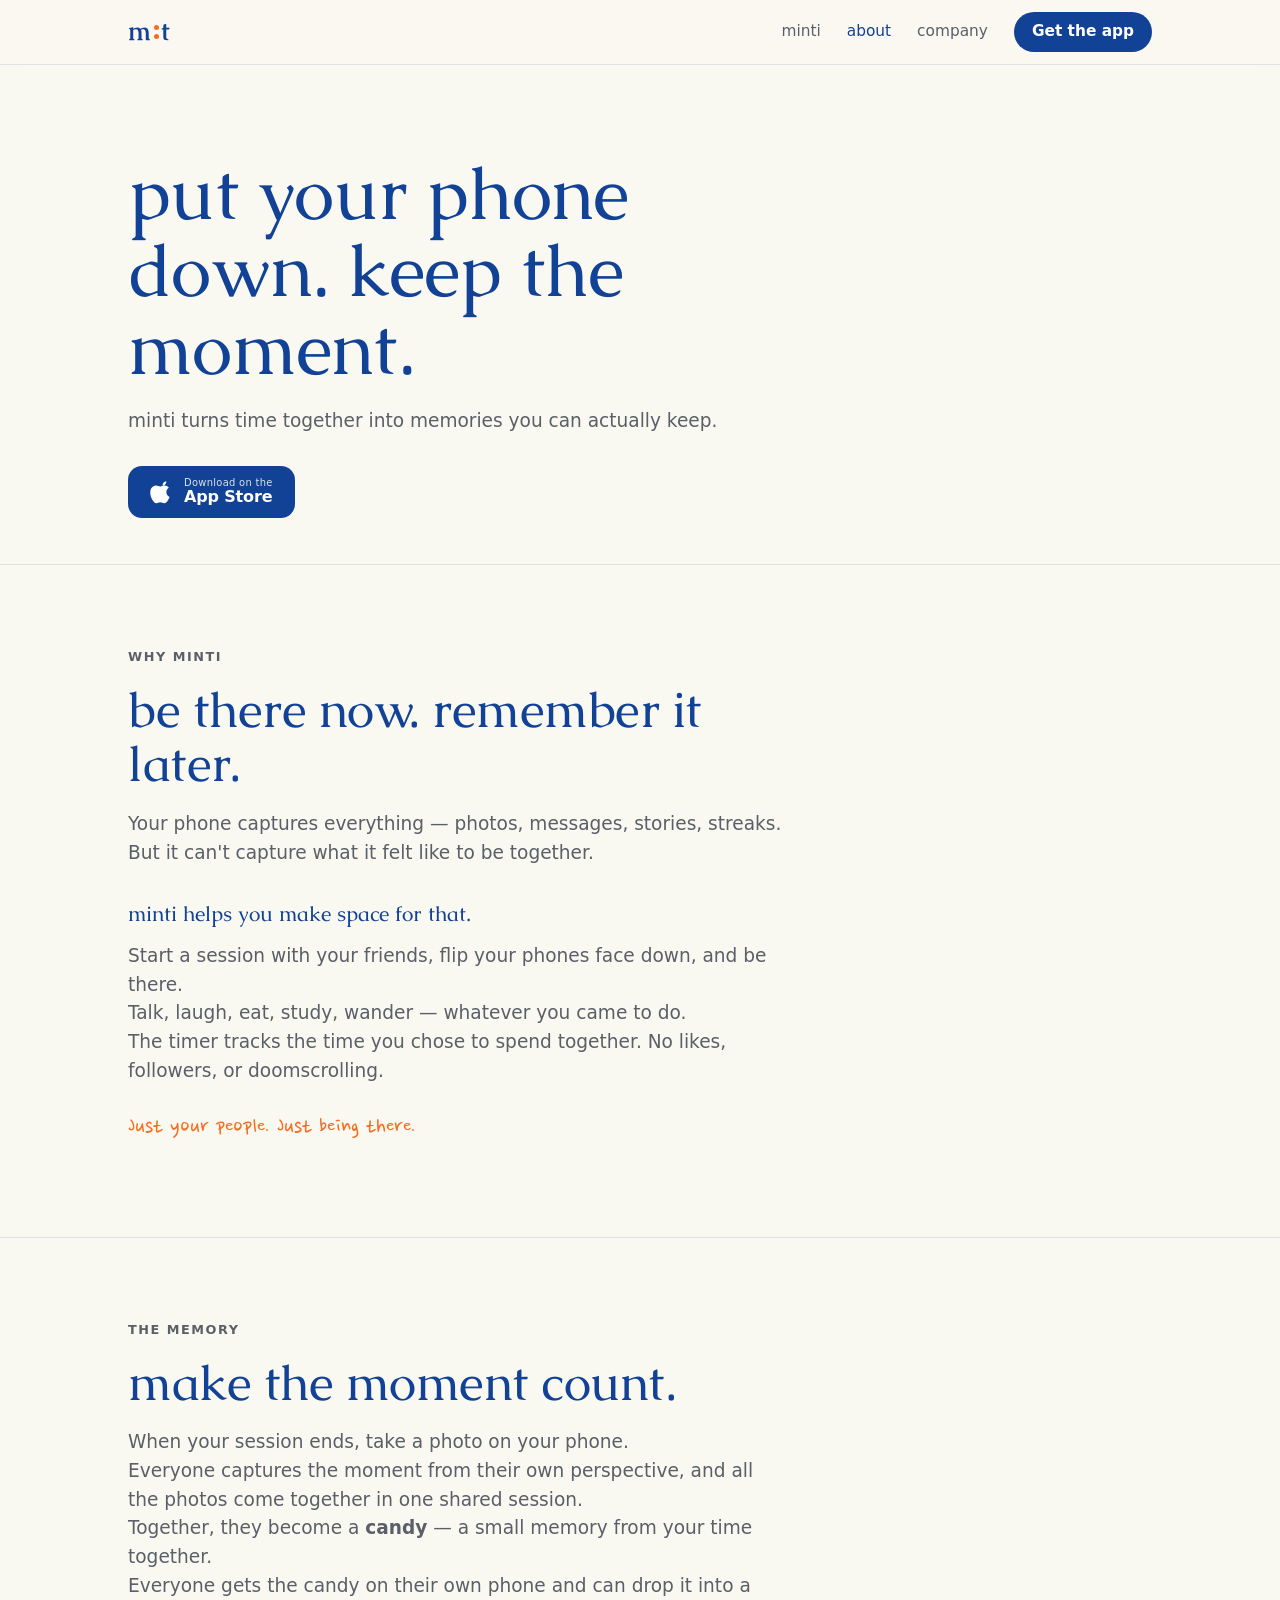
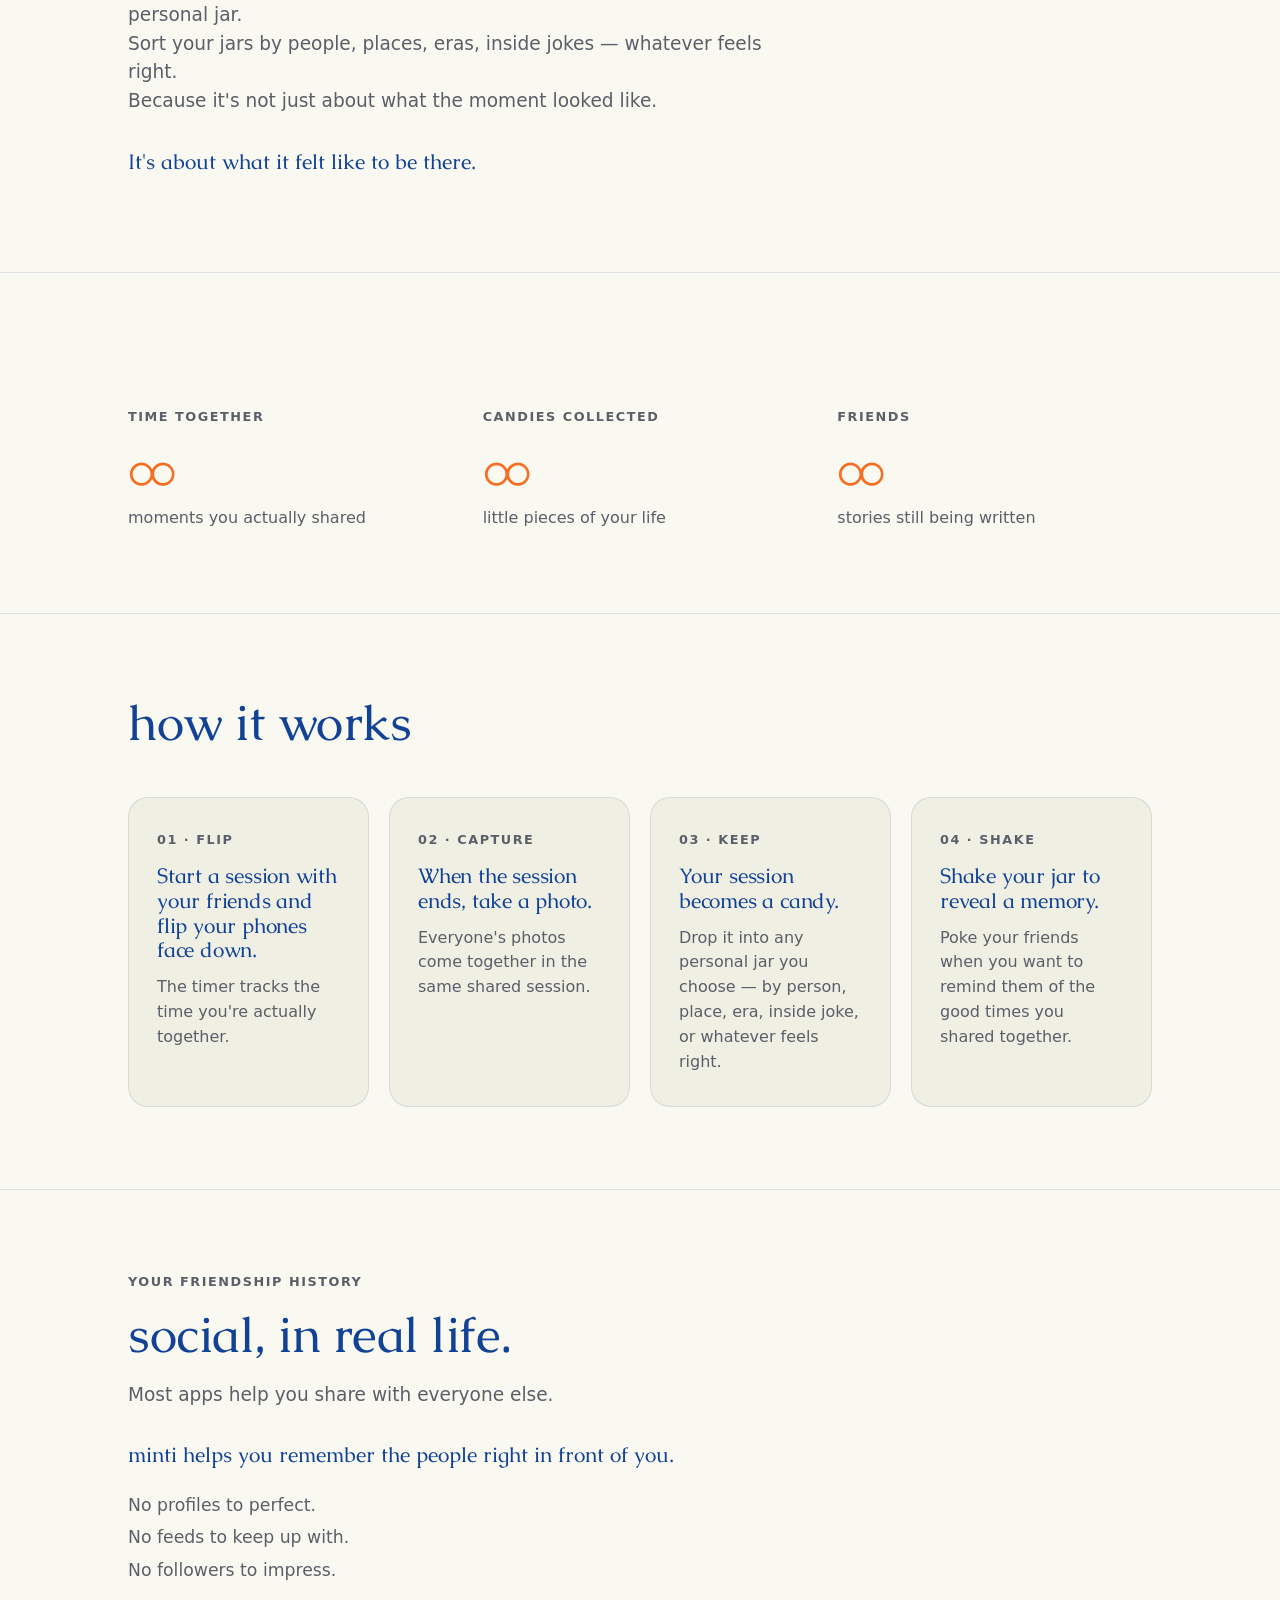
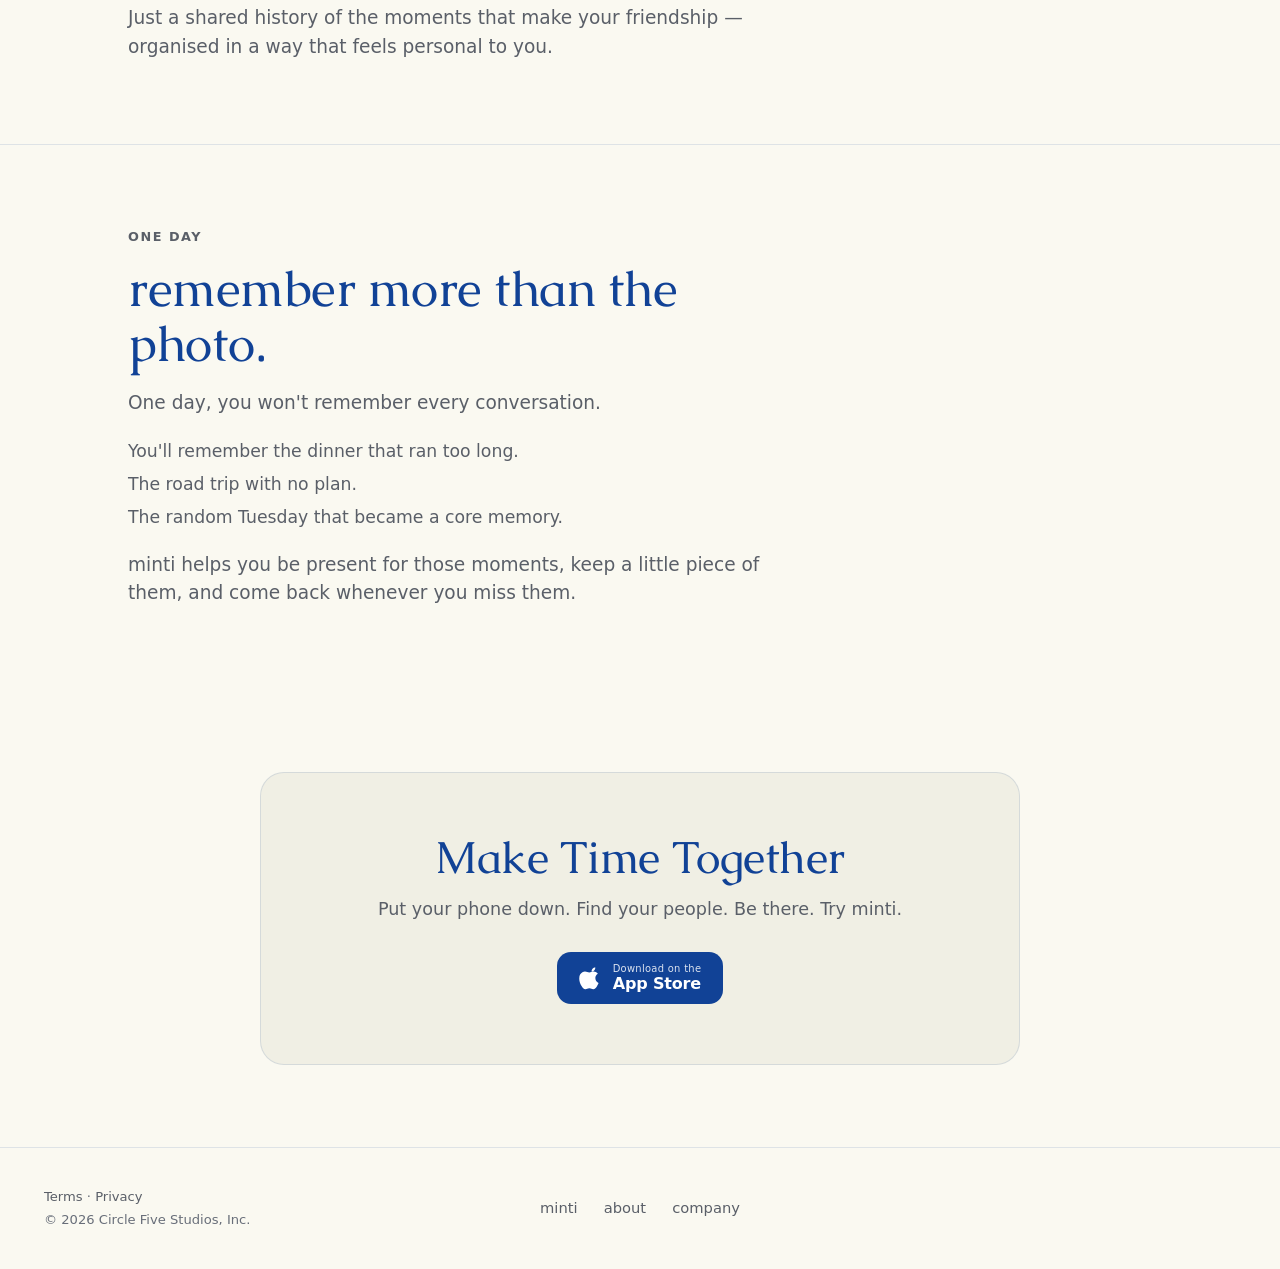
==== commit 3eb050a3: "Give the CTA card body copy; drop the duplicate line from "one day" - CTA card "Make Time Together" " ====
--- a/about.html
+++ b/about.html
@@ -176,8 +176,6 @@
           <p>The random Tuesday that became a core memory.</p>
         </div>
         <p class="lead-p">minti helps you be present for those moments, keep a little piece of them, and come back whenever you miss them.</p>
-        <p class="statement">Put your phone down. Find your people. Be there.</p>
-        <p class="murmur">that's minti.</p>
       </div>
     </div>
   </section>
@@ -187,6 +185,7 @@
     <div class="wrap reveal">
       <div class="cta-card">
         <h2>Make Time Together</h2>
+        <p>Put your phone down. Find your people. Be there. Try minti.</p>
         <div class="badges">
           <a class="badge" href="https://apps.apple.com/tw/app/minti-lets-be-present/id6791064385" target="_blank" rel="noopener" aria-label="Download on the App Store">
             <svg viewBox="0 0 24 24" fill="#fff" aria-hidden="true"><path d="M16.365 1.43c.05 1.02-.34 2.02-.99 2.74-.68.76-1.78 1.34-2.85 1.26-.09-1 .38-2.04.99-2.72.68-.75 1.86-1.32 2.85-1.28zM19.6 17.06c-.53 1.22-.78 1.76-1.46 2.84-.95 1.5-2.29 3.37-3.95 3.38-1.47.02-1.85-.96-3.85-.95-2 .01-2.42.97-3.9.95-1.66-.02-2.93-1.71-3.88-3.21-2.66-4.2-2.94-9.12-1.3-11.74 1.16-1.85 3-2.93 4.72-2.93 1.76 0 2.86.98 4.31.98 1.41 0 2.27-.98 4.3-.98 1.53 0 3.16.84 4.31 2.28-3.79 2.08-3.17 7.49.6 9.38z"/></svg>
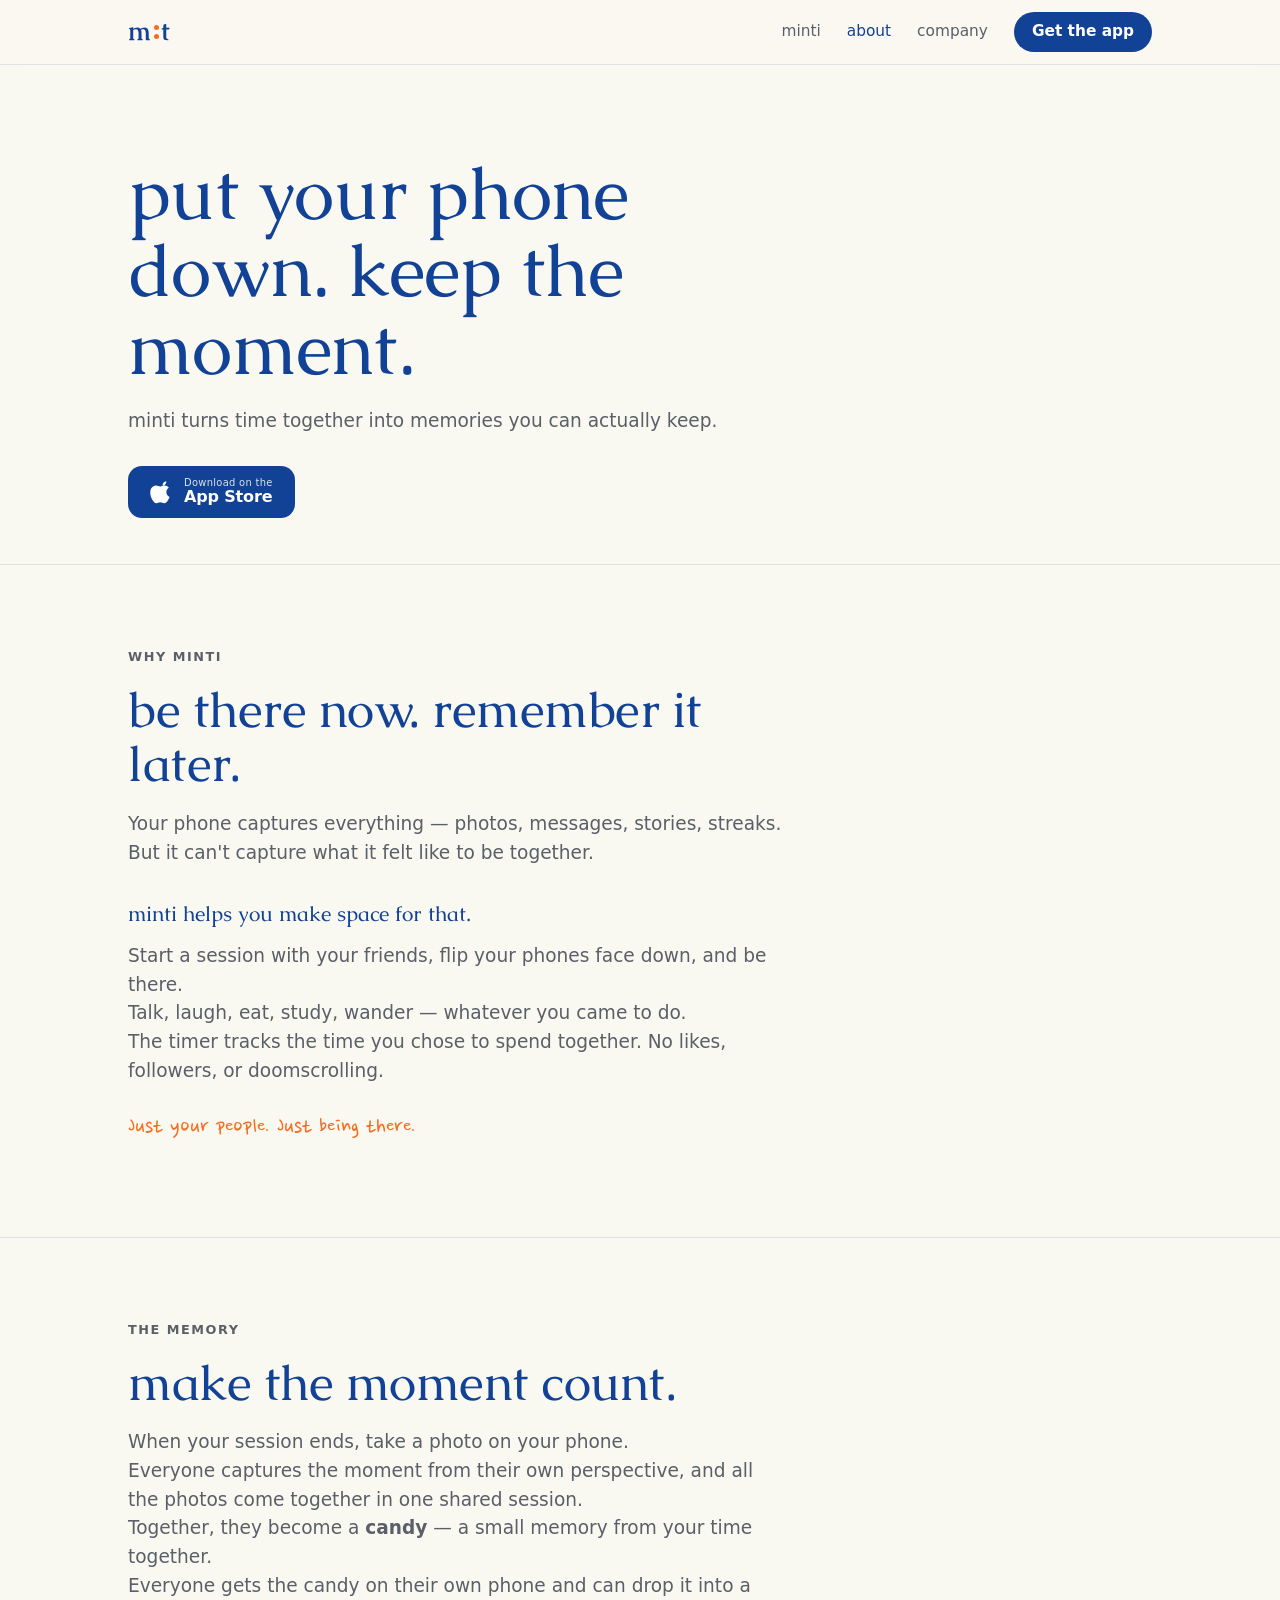
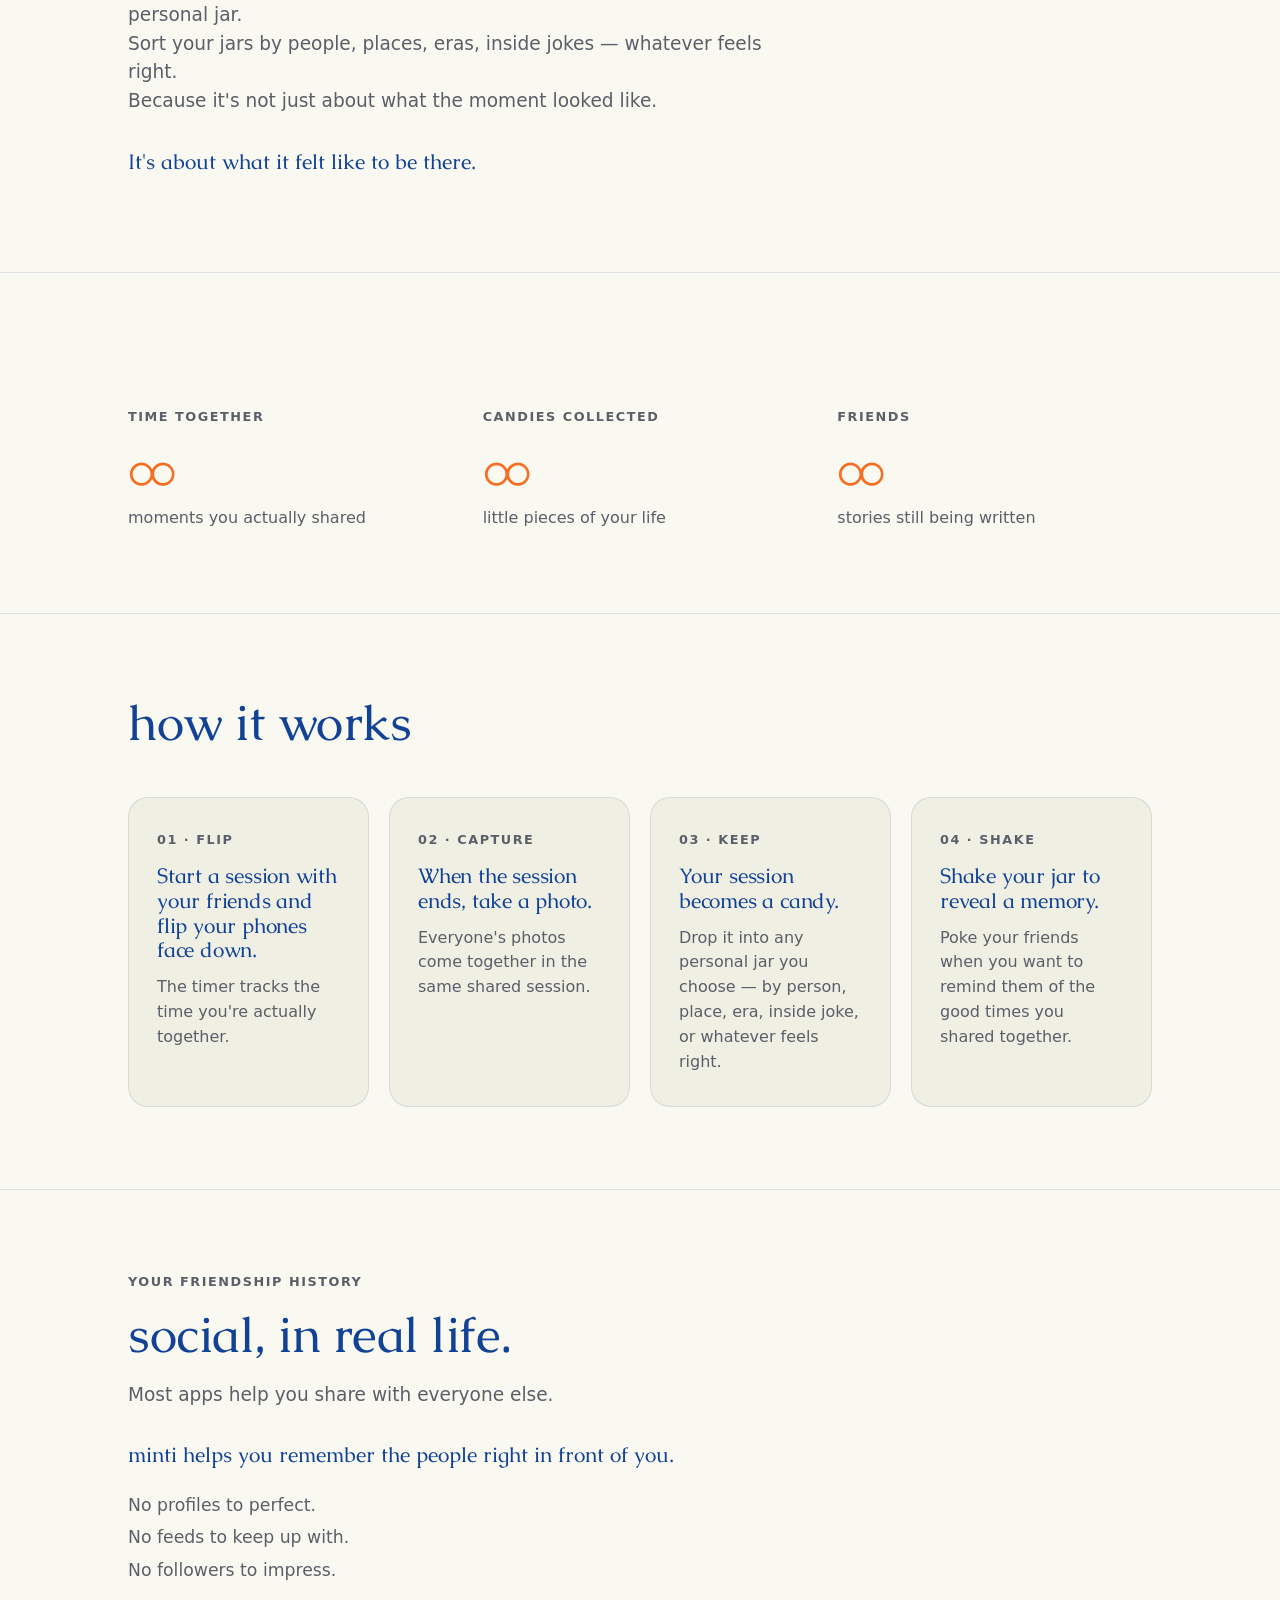
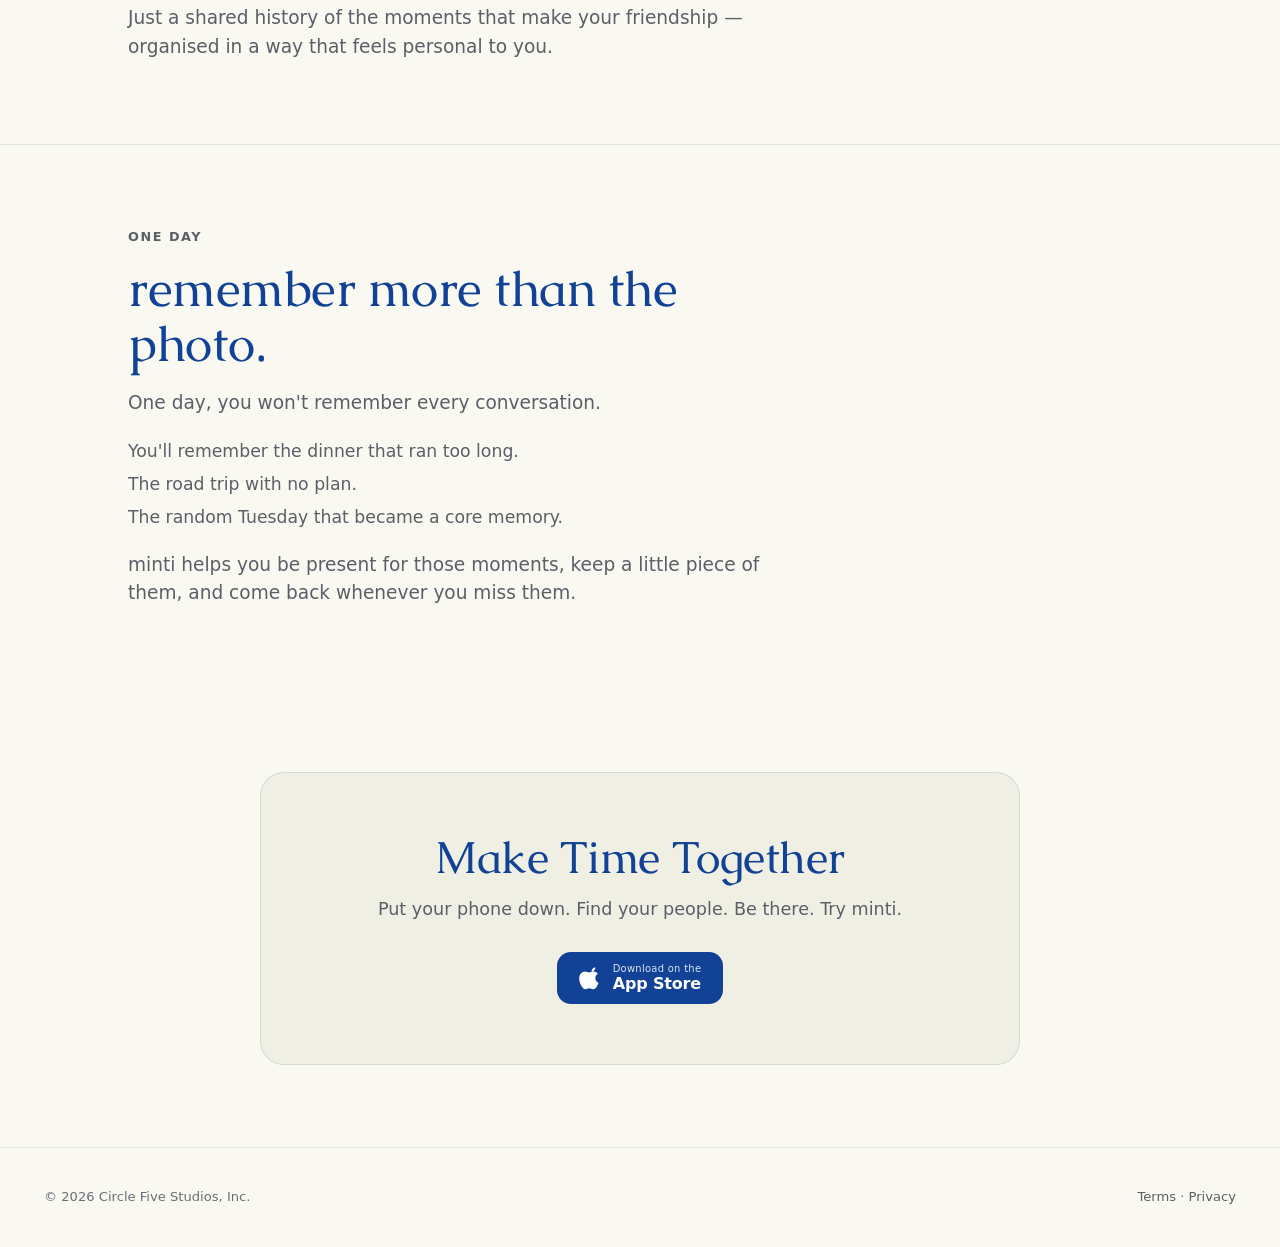
==== commit be34226f: "Trim both footers to a single line of links about: drops the minti/about/company nav and puts the co" ====
--- a/about.html
+++ b/about.html
@@ -198,15 +198,8 @@
 
   <!-- FOOTER (same as homepage) -->
   <footer class="corner">
-    <div class="foot-left">
-      <span><a href="terms.html">Terms</a> · <a href="privacy.html">Privacy</a></span>
-      <span>© 2026 Circle Five Studios, Inc.</span>
-    </div>
-    <nav class="foot-center">
-      <a href="index.html">minti</a>
-      <a href="about.html">about</a>
-      <a href="company.html">company</a>
-    </nav>
+    <span class="foot-copy">&copy; 2026 Circle Five Studios, Inc.</span>
+    <span class="foot-legal"><a href="terms.html">Terms</a> &middot; <a href="privacy.html">Privacy</a></span>
   </footer>
 
   <script>
--- a/styles.css
+++ b/styles.css
@@ -39,6 +39,13 @@
 .center { text-align: center; }
 .left { text-align: left; }
 
+/* Reachable by screen readers, invisible on screen — for headings a page
+   needs for its outline but doesn't show. */
+.sr-only {
+  position: absolute; width: 1px; height: 1px; padding: 0; margin: -1px;
+  overflow: hidden; clip: rect(0, 0, 0, 0); white-space: nowrap; border: 0;
+}
+
 /* ---------- Nav ---------- */
 header.nav { position: sticky; top: 0; z-index: 50; background: rgba(250, 249, 241, 0.86); backdrop-filter: saturate(1.3) blur(10px); border-bottom: 1px solid var(--line); }
 .nav-inner { display: flex; align-items: center; justify-content: space-between; height: 64px; }
@@ -124,6 +131,15 @@
 .quote { font-family: var(--serif); font-size: 1.35rem; color: var(--ink); margin-top: 6px; }
 .panel-card { background: var(--panel); border-radius: 28px; padding: 40px; }
 
+/* ---------- company page: one centred column of prose ---------- */
+.co-section { padding: 104px 0 96px; }
+.co-prose { display: flex; flex-direction: column; gap: 30px; }
+.co-prose p { font-size: 1.16rem; color: var(--muted); }
+.co-prose a { color: var(--ink); font-weight: 600; }
+.co-prose a:hover { color: var(--ink-dark); }
+.co-founders { display: flex; flex-direction: column; gap: 4px; }
+.co-founders p { font-family: var(--serif); color: var(--ink); }
+
 /* narrative statement lines (short punch lines inside a text section) */
 .statement { font-family: var(--serif); font-size: 1.3rem; color: var(--ink); margin: 30px 0 12px; }
 .statement:first-of-type { margin-top: 0; }
@@ -261,29 +277,6 @@
 .tags { display: flex; flex-wrap: wrap; gap: 12px; justify-content: center; margin-top: 34px; }
 .tag { border: 1px solid var(--line); border-radius: 999px; padding: 11px 22px; font-weight: 500; }
 
-/* products */
-.products { display: grid; grid-template-columns: 1fr 1fr; gap: 24px; margin-top: 52px; text-align: left; }
-@media (max-width: 760px) { .products { grid-template-columns: 1fr; } }
-.product { border: 1px solid var(--line); border-radius: 24px; padding: 34px; transition: border-color .15s ease, transform .15s ease; display: block; }
-.product:hover { border-color: var(--ink); transform: translateY(-3px); }
-.product .p-ic { width: 46px; height: 46px; border-radius: 13px; background: var(--panel); display: grid; place-items: center; font-size: 1.4rem; margin-bottom: 18px; }
-.product h3 { font-size: 1.55rem; margin-bottom: 6px; }
-.product .role { font-size: 0.82rem; letter-spacing: 0.08em; text-transform: uppercase; color: var(--faint); font-weight: 600; margin-bottom: 14px; }
-.product p { color: var(--muted); }
-.product .more { display: inline-block; margin-top: 16px; font-weight: 600; color: var(--ink); }
-.product .more::after { content: " →"; }
-
-/* value list */
-.values { display: grid; grid-template-columns: repeat(3, 1fr); gap: 30px; margin-top: 52px; text-align: left; }
-@media (max-width: 760px) { .values { grid-template-columns: 1fr; gap: 28px; } }
-.values-4 { grid-template-columns: repeat(4, 1fr); }
-@media (max-width: 980px) { .values-4 { grid-template-columns: repeat(2, 1fr); } }
-@media (max-width: 560px) { .values-4 { grid-template-columns: 1fr; } }
-.value h4 { font-size: 1.3rem; margin-bottom: 8px; }
-.value p { color: var(--muted); }
-.value .stanza { margin: 0 0 10px; }
-.value .stanza p { font-size: 1rem; }
-
 /* cta */
 .cta { text-align: center; }
 .cta h2 { font-size: clamp(2.2rem, 5vw, 3.6rem); margin-bottom: 16px; }
@@ -315,28 +308,24 @@
 .legal strong { color: var(--ink); font-weight: 700; }
 
 /* homepage-style corner footer (used on content pages too) */
-footer.corner { display: grid; grid-template-columns: 1fr auto 1fr; align-items: center; gap: 16px; padding: 40px clamp(20px, 4vw, 44px); border-top: 1px solid var(--line); }
-footer.corner .foot-left { display: flex; flex-direction: column; gap: 4px; font-size: 0.82rem; color: var(--faint); line-height: 1.4; justify-self: start; }
-footer.corner .foot-left a { color: var(--muted); }
-footer.corner .foot-left a:hover { color: var(--ink); }
-footer.corner .foot-center { display: flex; gap: 26px; justify-self: center; font-size: 0.92rem; font-weight: 500; color: var(--muted); }
-footer.corner .foot-center a:hover { color: var(--ink); }
-footer.corner .badges { justify-self: end; }
-@media (max-width: 720px) {
-  footer.corner { grid-template-columns: 1fr; justify-items: center; text-align: center; gap: 16px; }
-  footer.corner .foot-left { align-items: center; }
-  footer.corner .foot-center { order: -1; flex-wrap: wrap; justify-content: center; gap: 18px; }
-}
-
-/* footer */
-footer.site { border-top: 1px solid var(--line); padding: 62px 0 40px; }
-.foot-grid { display: grid; grid-template-columns: 1.4fr 1fr 1fr 1fr; gap: 30px; }
-@media (max-width: 720px) { .foot-grid { grid-template-columns: 1fr 1fr; gap: 34px; } }
-.foot-brand p { color: var(--muted); margin-top: 12px; font-size: 0.92rem; max-width: 32ch; }
-.foot-col h5 { font-size: 0.78rem; letter-spacing: 0.08em; text-transform: uppercase; color: var(--faint); margin-bottom: 14px; font-weight: 700; font-family: var(--sans); }
-.foot-col a { display: block; margin-bottom: 10px; color: var(--muted); font-size: 0.96rem; }
-.foot-col a:hover { color: var(--ink); }
-.foot-bottom { margin-top: 50px; display: flex; justify-content: space-between; flex-wrap: wrap; gap: 10px; color: var(--faint); font-size: 0.86rem; }
+footer.corner {
+  display: flex; align-items: center; justify-content: space-between; flex-wrap: wrap; gap: 12px;
+  padding: 40px clamp(20px, 4vw, 44px); border-top: 1px solid var(--line);
+  font-size: 0.82rem; color: var(--faint); line-height: 1.4;
+}
+footer.corner a { color: var(--muted); }
+footer.corner a:hover { color: var(--ink); }
+@media (max-width: 720px) { footer.corner { justify-content: center; text-align: center; } }
+
+/* footer: one row of text links and the copyright */
+footer.site { border-top: 1px solid var(--line); padding: 52px 0 44px; }
+.foot-min { display: flex; flex-direction: column; align-items: center; gap: 16px; text-align: center; }
+.foot-min-links { display: flex; flex-wrap: wrap; justify-content: center; gap: 26px; font-size: 0.96rem; color: var(--muted); }
+.foot-min-links a { font-weight: 700; text-decoration: underline; }
+/* italic only on hover — these are set in the SF stack, not Caudex, which
+   the design library never italicises. */
+.foot-min-links a:hover { font-style: italic; color: var(--ink); }
+.foot-min-copy { color: var(--faint); font-size: 0.86rem; }
 
 /* reveal */
 .reveal { opacity: 0; transform: translateY(20px); transition: opacity .7s ease, transform .7s ease; }
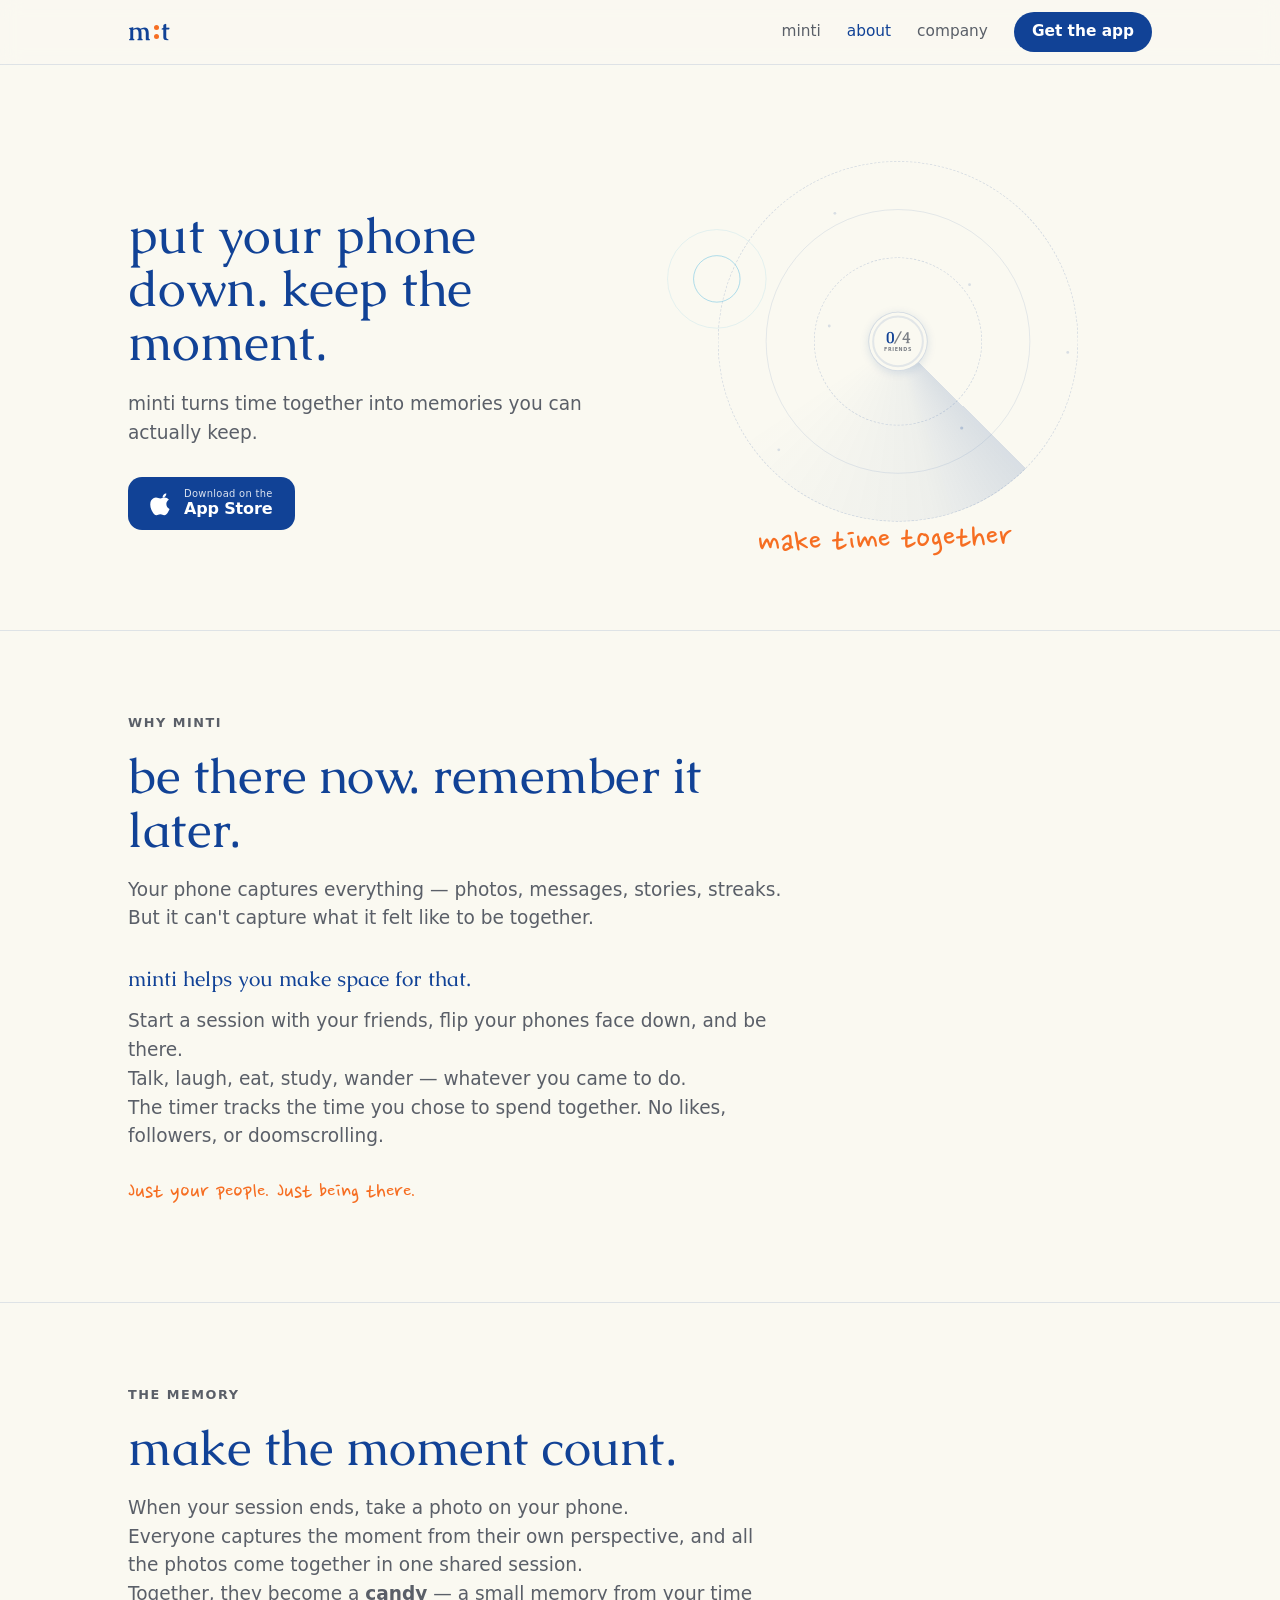
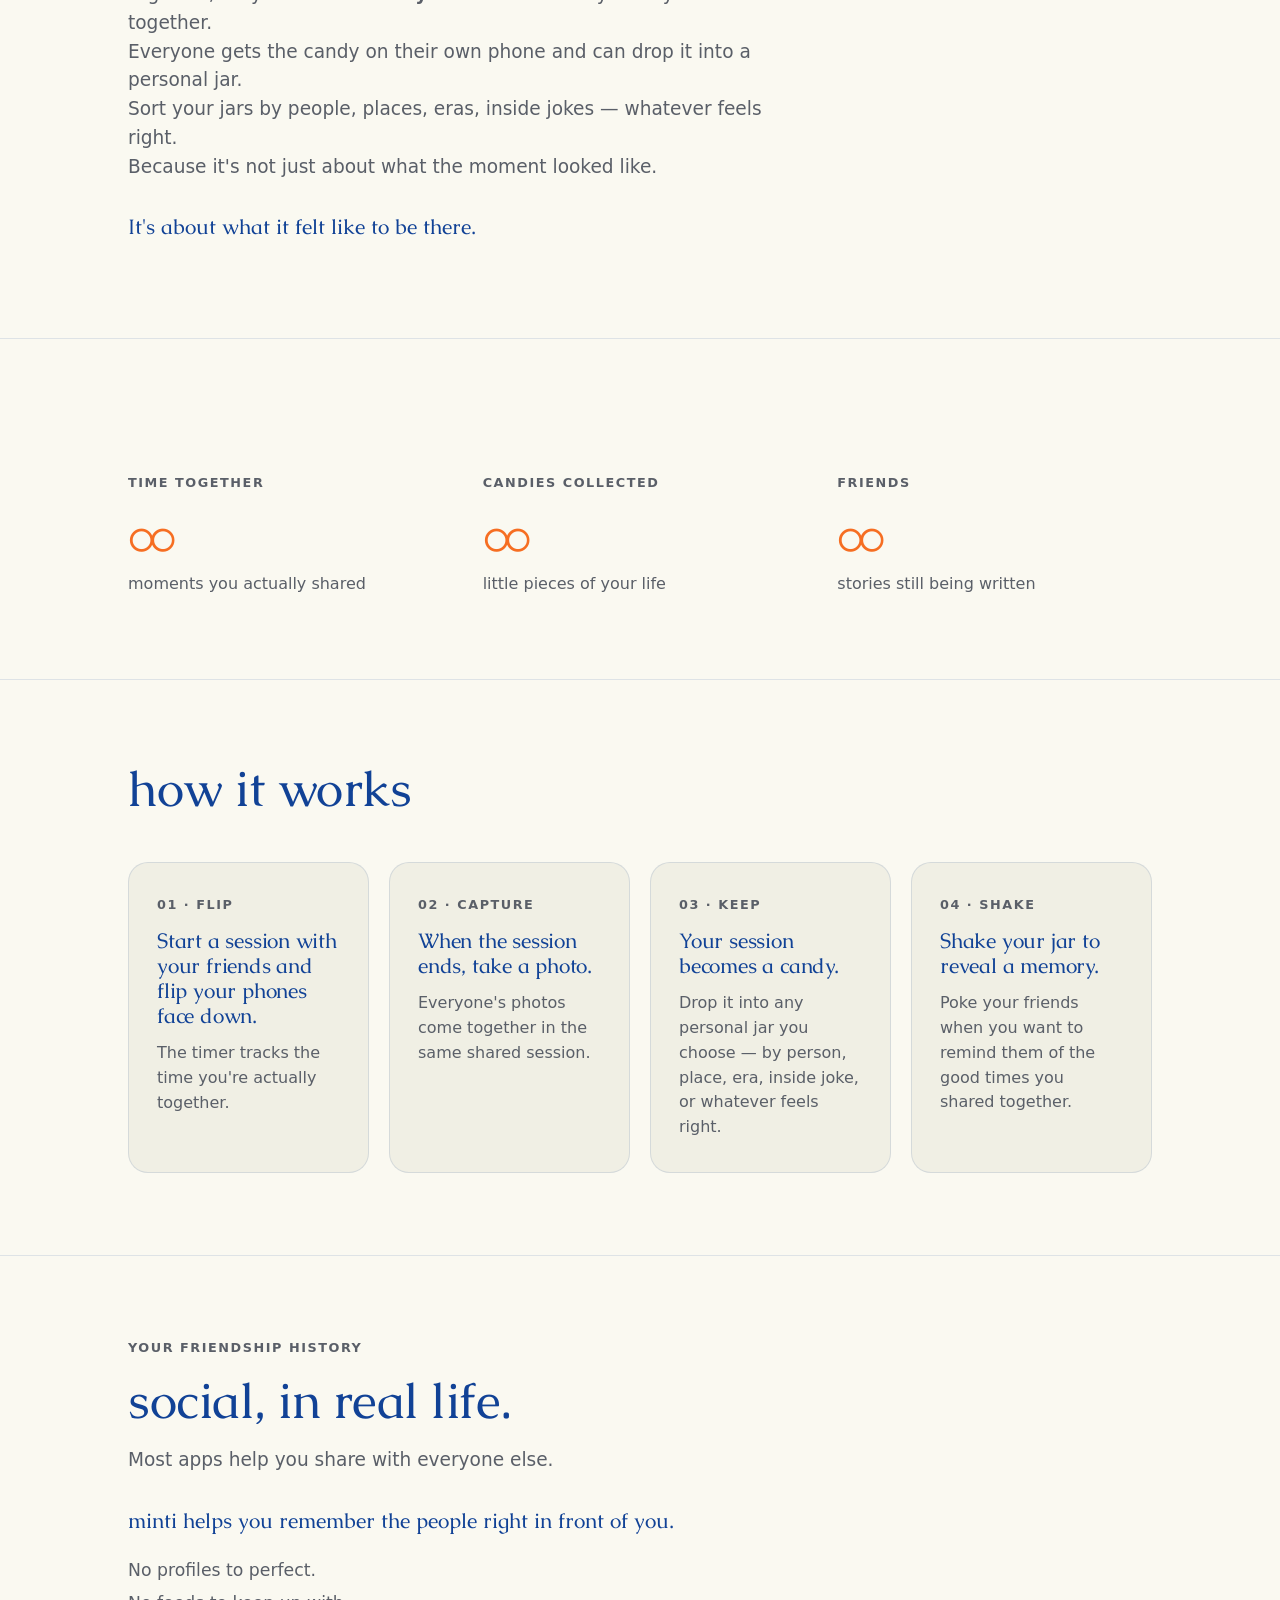
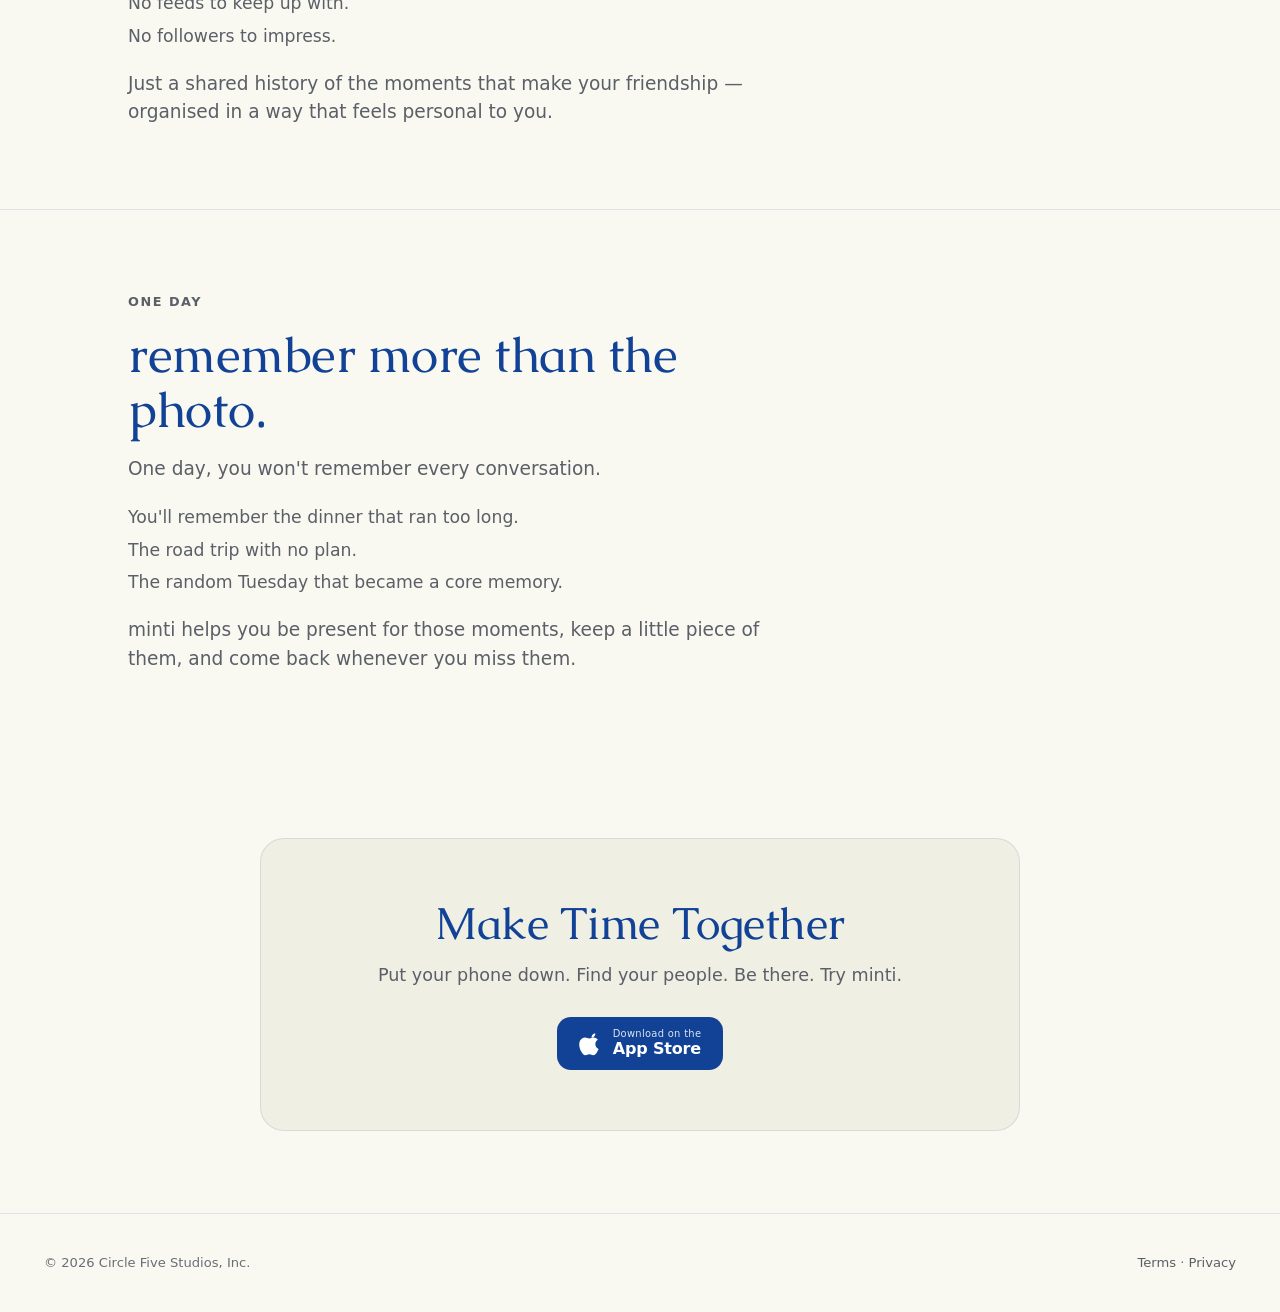
==== commit c3bc7fad: "Add the "make time together" animation to the about hero Ports the session-radar piece — the dish dr" ====
--- a/about.html
+++ b/about.html
@@ -28,14 +28,45 @@
   <!-- HERO -->
   <section class="hero">
     <div class="wrap left">
-      <div class="prose">
-        <h1 class="page-title">put your phone down. keep the moment.</h1>
-        <p class="lead-p">minti turns time together into memories you can actually keep.</p>
-        <div class="badges">
-          <a class="badge" href="https://apps.apple.com/tw/app/minti-lets-be-present/id6791064385" target="_blank" rel="noopener" aria-label="Download on the App Store">
-            <svg viewBox="0 0 24 24" fill="#fff" aria-hidden="true"><path d="M16.365 1.43c.05 1.02-.34 2.02-.99 2.74-.68.76-1.78 1.34-2.85 1.26-.09-1 .38-2.04.99-2.72.68-.75 1.86-1.32 2.85-1.28zM19.6 17.06c-.53 1.22-.78 1.76-1.46 2.84-.95 1.5-2.29 3.37-3.95 3.38-1.47.02-1.85-.96-3.85-.95-2 .01-2.42.97-3.9.95-1.66-.02-2.93-1.71-3.88-3.21-2.66-4.2-2.94-9.12-1.3-11.74 1.16-1.85 3-2.93 4.72-2.93 1.76 0 2.86.98 4.31.98 1.41 0 2.27-.98 4.3-.98 1.53 0 3.16.84 4.31 2.28-3.79 2.08-3.17 7.49.6 9.38z"/></svg>
-            <span class="b-txt"><span class="b-small">Download on the</span><span class="b-big">App Store</span></span>
-          </a>
+      <div class="hero-split">
+        <div class="prose">
+          <h1 class="page-title">put your phone down. keep the moment.</h1>
+          <p class="lead-p">minti turns time together into memories you can actually keep.</p>
+          <div class="badges">
+            <a class="badge" href="https://apps.apple.com/tw/app/minti-lets-be-present/id6791064385" target="_blank" rel="noopener" aria-label="Download on the App Store">
+              <svg viewBox="0 0 24 24" fill="#fff" aria-hidden="true"><path d="M16.365 1.43c.05 1.02-.34 2.02-.99 2.74-.68.76-1.78 1.34-2.85 1.26-.09-1 .38-2.04.99-2.72.68-.75 1.86-1.32 2.85-1.28zM19.6 17.06c-.53 1.22-.78 1.76-1.46 2.84-.95 1.5-2.29 3.37-3.95 3.38-1.47.02-1.85-.96-3.85-.95-2 .01-2.42.97-3.9.95-1.66-.02-2.93-1.71-3.88-3.21-2.66-4.2-2.94-9.12-1.3-11.74 1.16-1.85 3-2.93 4.72-2.93 1.76 0 2.86.98 4.31.98 1.41 0 2.27-.98 4.3-.98 1.53 0 3.16.84 4.31 2.28-3.79 2.08-3.17 7.49.6 9.38z"/></svg>
+              <span class="b-txt"><span class="b-small">Download on the</span><span class="b-big">App Store</span></span>
+            </a>
+          </div>
+        </div>
+
+        <div class="mt-wrap" id="mtWrap" aria-hidden="true">
+          <div class="mt-stage" id="mtStage">
+            <div class="mt-cam" id="mtCam">
+              <div class="mt-radar" id="mtRadar">
+                <div class="mt-ring r1"></div>
+                <div class="mt-ring r2"></div>
+                <div class="mt-ring r3"></div>
+                <div class="mt-sweep-mask" id="mtSweepMask"><div class="mt-sweep" id="mtSweep"></div></div>
+                <div id="mtBlips"></div>
+                <div class="mt-glow" id="mtGlow"></div>
+                <div class="mt-hub" id="mtHub">
+                  <div class="mt-hub-face">
+                    <div class="mt-hub-num" id="mtHubNum">0<span>/4</span></div>
+                    <div class="mt-hub-label" id="mtHubLabel">FRIENDS</div>
+                  </div>
+                  <svg width="164" height="164"><circle cx="82" cy="82" r="62" fill="none" stroke="rgba(17,66,150,0.10)" stroke-width="5" /><circle cx="82" cy="82" r="62" fill="none" stroke-width="5" stroke-linecap="round" id="mtHubArc" /></svg>
+                </div>
+              </div>
+              <div id="mtProfiles"></div>
+            </div>
+            <div class="mt-caption" id="mtCaption">
+              <div class="mt-cap-inner">
+                <div class="mt-cap-text" id="mtCapText">make time together<span id="mtStar">&#10022;</span></div>
+                <div class="mt-cap-swash" id="mtSwash"></div>
+              </div>
+            </div>
+          </div>
         </div>
       </div>
     </div>
@@ -206,5 +237,229 @@
     const io = new IntersectionObserver((es) => { es.forEach(e => { if (e.isIntersecting) { e.target.classList.add('in'); io.unobserve(e.target); } }); }, { threshold: 0.12 });
     document.querySelectorAll('.reveal').forEach(el => io.observe(el));
   </script>
+
+  <script>
+    /* "make time together" — the session radar filling up with four friends.
+       Ported from the authored composition to plain JS so the page keeps its
+       no-build-step, no-framework footing. */
+    (function () {
+      const wrap = document.getElementById('mtWrap');
+      const stage = document.getElementById('mtStage');
+      if (!wrap || !stage) return;
+
+      const Easing = {
+        linear: (t) => t,
+        easeInQuad: (t) => t * t,
+        easeOutQuad: (t) => t * (2 - t),
+        easeInOutSine: (t) => -(Math.cos(Math.PI * t) - 1) / 2,
+        easeOutCubic: (t) => (--t) * t * t + 1,
+        easeOutBack: (t) => { const c1 = 1.70158, c3 = c1 + 1; return 1 + c3 * Math.pow(t - 1, 3) + c1 * Math.pow(t - 1, 2); },
+      };
+      function interpolate(input, output, ease) {
+        ease = ease || Easing.linear;
+        return (t) => {
+          if (t <= input[0]) return output[0];
+          if (t >= input[input.length - 1]) return output[output.length - 1];
+          for (let i = 0; i < input.length - 1; i++) {
+            if (t >= input[i] && t <= input[i + 1]) {
+              const span = input[i + 1] - input[i];
+              const local = span === 0 ? 0 : (t - input[i]) / span;
+              return output[i] + (output[i + 1] - output[i]) * ease(local);
+            }
+          }
+          return output[output.length - 1];
+        };
+      }
+      function animate(o) {
+        const from = o.from, to = o.to, start = o.start, end = o.end, ease = o.ease || Easing.linear;
+        return (t) => {
+          if (t <= start) return from;
+          if (t >= end) return to;
+          return from + (to - from) * ease((t - start) / (end - start));
+        };
+      }
+      const MOTION = {
+        enter: (o) => animate(Object.assign({ ease: Easing.easeOutCubic }, o)),
+        pop: (o) => animate(Object.assign({ ease: Easing.easeOutBack }, o)),
+      };
+
+      /* Cue times are the cumulative scene durations: no scene declares a
+         natural-duration override, so the engine's time-warp is the identity. */
+      const CUES = { Radar: 0, Join: 2.2, Live: 6.8, Together: 9.0 };
+      const END = 11.6;
+      const CX = 960, CY = 470, CW = 210;
+      const WINDOW_W = 1280, OFFSET_X = (1920 - WINDOW_W) / 2;
+
+      const CREW = [
+        { id: 'blue',   order: 0, name: 'Jerry', hand: 'you ✦',     hue: '#4FB8E0', x: -452, y: -156, rot: -3.2 },
+        { id: 'lime',   order: 1, name: 'Maya',  hand: 'always late',    hue: '#C3D22E', x:  456, y: -166, rot:  2.8 },
+        { id: 'pink',   order: 2, name: 'Rin',   hand: 'first to flip',  hue: '#E1436E', x:  410, y:  198, rot: -2.4 },
+        { id: 'orange', order: 3, name: 'Leo',   hand: 'brings snacks',  hue: '#EF7A22', x: -406, y:  204, rot:  3.4 },
+      ];
+      const BLIPS = [
+        { a: 24, r: 268 }, { a: 108, r: 402 }, { a: 163, r: 176 },
+        { a: 214, r: 356 }, { a: 292, r: 228 }, { a: 334, r: 424 },
+      ];
+      const joinAt = (m) => CUES.Join + 0.15 + m.order * 1.05;
+      const R = 62, CIRC = 2 * Math.PI * R;
+
+      /* ---- build the blips ---- */
+      const blipsRoot = document.getElementById('mtBlips');
+      const blipEls = BLIPS.map(() => {
+        const el = document.createElement('div');
+        el.className = 'mt-blip';
+        blipsRoot.appendChild(el);
+        return el;
+      });
+
+      /* ---- build the four profiles ---- */
+      const profilesRoot = document.getElementById('mtProfiles');
+      const profileEls = CREW.map((m) => {
+        const el = document.createElement('div');
+        el.className = 'mt-profile';
+        el.innerHTML =
+          '<div class="mt-ping" data-ping></div><div class="mt-ping" data-ping></div>' +
+          '<div class="mt-card" data-card>' +
+            '<div class="mt-photo"><img src="hero-anim/bear-' + m.id + '.webp" alt="" />' +
+              '<i style="box-shadow: inset 0 0 0 3px ' + m.hue + '"></i></div>' +
+            '<div class="mt-name"><b style="background:' + m.hue + '"></b><span>' + m.name + '</span></div>' +
+            '<div class="mt-hand" data-hand>' + m.hand + '</div>' +
+            '<div class="mt-here" data-here>HERE</div>' +
+          '</div>';
+        profilesRoot.appendChild(el);
+        const pings = el.querySelectorAll('[data-ping]');
+        return {
+          m: m, root: el, card: el.querySelector('[data-card]'),
+          hand: el.querySelector('[data-hand]'), here: el.querySelector('[data-here]'),
+          pings: [pings[0], pings[1]],
+        };
+      });
+
+      const camEl = document.getElementById('mtCam');
+      const radarEl = document.getElementById('mtRadar');
+      const sweepEl = document.getElementById('mtSweep');
+      const sweepMaskEl = document.getElementById('mtSweepMask');
+      const ringEls = radarEl.querySelectorAll('.mt-ring');
+      const glowEl = document.getElementById('mtGlow');
+      const hubEl = document.getElementById('mtHub');
+      const hubNumEl = document.getElementById('mtHubNum');
+      const hubLabelEl = document.getElementById('mtHubLabel');
+      const hubArcEl = document.getElementById('mtHubArc');
+      const capEl = document.getElementById('mtCaption');
+      const capTextEl = document.getElementById('mtCapText');
+      const starEl = document.getElementById('mtStar');
+      const swashEl = document.getElementById('mtSwash');
+      hubArcEl.setAttribute('stroke-dasharray', CIRC.toFixed(2));
+
+      function render(T) {
+        const joined = CREW.filter((m) => T >= joinAt(m) + 0.3).length;
+        const pull = MOTION.enter({ from: 0, to: 0.13, start: CUES.Together + 0.1, end: CUES.Together + 1.25 })(T);
+
+        const camS = interpolate([0, CUES.Join, CUES.Live, CUES.Together, END], [1.05, 1.01, 1.03, 1.07, 1.05], Easing.easeInOutSine)(T);
+        const camY = interpolate([0, CUES.Join, CUES.Live, CUES.Together, END], [10, 0, -6, -18, 10], Easing.easeInOutSine)(T);
+        const inAll = MOTION.enter({ from: 0, to: 1, start: 0, end: 0.4 })(T);
+        const outAll = MOTION.enter({ from: 1, to: 0, start: END - 0.8, end: END - 0.08 })(T);
+        const alpha = inAll * outAll;
+
+        camEl.style.transform = 'translateY(' + camY + 'px) scale(' + camS + ')';
+        camEl.style.opacity = alpha;
+
+        /* radar */
+        const grow = MOTION.enter({ from: 0.80, to: 1, start: 0.05, end: 1.3 })(T);
+        const radarO = MOTION.enter({ from: 0, to: 1, start: 0.05, end: 0.95 })(T);
+        const spin = (T * 58) % 360;
+        const hubPop = MOTION.pop({ from: 0.84, to: 1, start: 0.45, end: 1.2 })(T);
+        const done = joined >= 4;
+        radarEl.style.opacity = radarO;
+        ringEls.forEach((r) => { r.style.transform = 'scale(' + grow + ')'; });
+        sweepMaskEl.style.transform = 'scale(' + grow + ')';
+        sweepEl.style.transform = 'rotate(' + spin + 'deg)';
+        glowEl.style.opacity = MOTION.enter({ from: 0, to: 1, start: CUES.Live, end: CUES.Live + 0.7 })(T);
+        hubEl.style.transform = 'scale(' + hubPop + ')';
+        hubNumEl.innerHTML = joined + '<span>/4</span>';
+        hubLabelEl.textContent = done ? 'LIVE' : 'FRIENDS';
+        hubLabelEl.style.color = done ? '#114296' : '#7C8087';
+        hubArcEl.setAttribute('stroke', done ? '#7AE582' : '#114296');
+        hubArcEl.setAttribute('stroke-dashoffset', (CIRC * (1 - joined / 4)).toFixed(2));
+
+        blipEls.forEach((el, i) => {
+          const b = BLIPS[i];
+          const a = (b.a + spin * 0.22) % 360;
+          const dl = (spin - a + 360) % 360;
+          const hot = dl < 96 ? 1 - dl / 96 : 0;
+          const s = 7 + hot * 5;
+          el.style.width = s + 'px';
+          el.style.height = s + 'px';
+          el.style.left = (-s / 2 + Math.cos((a * Math.PI) / 180) * b.r * grow) + 'px';
+          el.style.top = (-s / 2 + Math.sin((a * Math.PI) / 180) * b.r * grow) + 'px';
+          el.style.opacity = 0.14 + hot * 0.5;
+        });
+
+        /* profiles */
+        profileEls.forEach((pe) => {
+          const m = pe.m;
+          const at = joinAt(m), ping = at - 0.42;
+          const o = MOTION.enter({ from: 0, to: 1, start: at, end: at + 0.32 })(T);
+          const s = MOTION.pop({ from: 0.62, to: 1, start: at, end: at + 0.78 })(T);
+          const dy = MOTION.pop({ from: -46, to: 0, start: at, end: at + 0.82 })(T);
+          const breath = 1 + Math.sin((T + m.order * 0.7) * 1.9) * 0.008;
+          const lean = Math.sin((T + m.order * 1.3) * 1.5) * 0.7;
+          const hug = MOTION.pop({ from: 1, to: 1.05, start: CUES.Together + 0.1, end: CUES.Together + 1.1 })(T);
+          const liveO = MOTION.pop({ from: 0, to: 1, start: CUES.Live + 0.15 + m.order * 0.08, end: CUES.Live + 0.6 + m.order * 0.08 })(T);
+
+          pe.root.style.left = (CX + m.x * (1 - pull)) + 'px';
+          pe.root.style.top = (CY + m.y * (1 - pull)) + 'px';
+          pe.card.style.opacity = o;
+          pe.card.style.transform = 'translateY(' + dy + 'px) rotate(' + (m.rot + lean) + 'deg) scale(' + (s * breath * hug) + ')';
+          pe.hand.style.opacity = MOTION.enter({ from: 0, to: 1, start: at + 0.42, end: at + 0.8 })(T);
+          pe.here.style.opacity = liveO;
+          pe.here.style.transform = 'scale(' + (0.6 + liveO * 0.4) + ')';
+
+          [0, 0.3].forEach((d, i) => {
+            const p = MOTION.enter({ from: 0, to: 1, start: ping + d, end: ping + d + 1 })(T);
+            const size = 54 + p * 250;
+            const el = pe.pings[i];
+            el.style.width = size + 'px';
+            el.style.height = size + 'px';
+            el.style.left = (-size / 2) + 'px';
+            el.style.top = (-size / 2) + 'px';
+            el.style.border = '2.5px solid ' + m.hue;
+            el.style.opacity = (p > 0 && p < 1) ? (1 - p) * 0.75 : 0;
+          });
+        });
+
+        /* handwritten caption */
+        const st = 1.25;
+        const wipe = MOTION.enter({ from: 100, to: 0, start: st, end: st + 1.25 })(T);
+        const rise = MOTION.pop({ from: 26, to: 0, start: st, end: st + 1 })(T);
+        const nudge = MOTION.pop({ from: 1, to: 1.045, start: CUES.Together + 0.15, end: CUES.Together + 0.95 })(T);
+        const drift = Math.sin(T * 1.1) * 3;
+        capEl.style.opacity = MOTION.enter({ from: 0, to: 1, start: st, end: st + 0.3 })(T) * alpha;
+        capEl.style.transform = 'translateY(' + (rise + drift) + 'px) rotate(-1.6deg) scale(' + nudge + ')';
+        capTextEl.style.clipPath = 'inset(-20% ' + wipe + '% -20% -6%)';
+        starEl.style.opacity = MOTION.pop({ from: 0, to: 1, start: st + 1.1, end: st + 1.5 })(T);
+        swashEl.style.transform = 'scaleX(' + MOTION.enter({ from: 0, to: 1, start: CUES.Together + 0.25, end: CUES.Together + 1.15 })(T) + ')';
+      }
+
+      function fit() {
+        const s = wrap.clientWidth / WINDOW_W;
+        stage.style.transform = 'scale(' + s + ') translateX(' + -OFFSET_X + 'px)';
+      }
+      window.addEventListener('resize', fit);
+      fit();
+
+      if (window.matchMedia && window.matchMedia('(prefers-reduced-motion: reduce)').matches) {
+        render(10.5);   // all four here, caption finished — a complete still
+        return;
+      }
+
+      let t0 = null;
+      (function tick(now) {
+        if (t0 === null) t0 = now;
+        render(((now - t0) / 1000) % END);
+        requestAnimationFrame(tick);
+      })(performance.now());
+    })();
+  </script>
 </body>
 </html>
--- a/styles.css
+++ b/styles.css
@@ -131,6 +131,67 @@
 .quote { font-family: var(--serif); font-size: 1.35rem; color: var(--ink); margin-top: 6px; }
 .panel-card { background: var(--panel); border-radius: 28px; padding: 40px; }
 
+/* ---------- about hero: copy left, looping animation right ---------- */
+.hero-split { display: grid; grid-template-columns: 1fr 1.05fr; gap: 32px; align-items: center; }
+/* the column is narrower than a full-width hero, so the title steps down a
+   size to keep it off a four-line wrap */
+.hero-split .page-title { font-size: clamp(2.2rem, 4vw, 3.5rem); }
+@media (max-width: 900px) {
+  .hero-split { grid-template-columns: 1fr; gap: 8px; }
+  .hero-split .page-title { font-size: clamp(2.6rem, 8vw, 3.6rem); }
+}
+
+/* The piece is authored on a 1920x1080 stage but its content only occupies
+   the middle ~1280px, so the wrap is a 1280x1080 window onto it and the
+   stage is slid left to centre that window. No panel, no frame — it paints
+   straight onto the page. The mask feathers the left and right edges, where
+   the expanding ping rings are the only thing that reaches a boundary. */
+.mt-wrap {
+  position: relative; width: 100%; aspect-ratio: 1280 / 1080; overflow: hidden;
+  -webkit-mask-image: linear-gradient(to right, transparent 0, #000 5%, #000 95%, transparent 100%);
+  mask-image: linear-gradient(to right, transparent 0, #000 5%, #000 95%, transparent 100%);
+}
+.mt-stage { position: absolute; top: 0; left: 0; width: 1920px; height: 1080px; transform-origin: 0 0; }
+.mt-cam { position: absolute; inset: 0; transform-origin: 50% 46%; }
+
+.mt-radar { position: absolute; left: 960px; top: 470px; }
+.mt-ring { position: absolute; border-radius: 50%; }
+.mt-ring.r1 { left: -450px; top: -450px; width: 900px; height: 900px; border: 2px dashed rgba(17,66,150,0.16); }
+.mt-ring.r2 { left: -330px; top: -330px; width: 660px; height: 660px; border: 2px solid rgba(17,66,150,0.12); }
+.mt-ring.r3 { left: -210px; top: -210px; width: 420px; height: 420px; border: 2px dashed rgba(17,66,150,0.16); }
+.mt-sweep-mask { position: absolute; left: -450px; top: -450px; width: 900px; height: 900px; border-radius: 50%; overflow: hidden; }
+.mt-sweep { position: absolute; inset: 0; transform-origin: 50% 50%; background: conic-gradient(from 0deg, rgba(17,66,150,0.14) 0deg, rgba(17,66,150,0.05) 34deg, rgba(17,66,150,0) 104deg); }
+.mt-blip { position: absolute; border-radius: 50%; background: var(--ink); }
+.mt-glow { position: absolute; left: -150px; top: -150px; width: 300px; height: 300px; border-radius: 50%; opacity: 0; background: radial-gradient(circle, rgba(122,229,130,0.55) 0%, rgba(122,229,130,0) 68%); }
+.mt-hub { position: absolute; left: -82px; top: -82px; width: 164px; height: 164px; }
+.mt-hub-face { position: absolute; inset: 8px; border-radius: 50%; background: var(--bg); border: 2.5px solid rgba(17,66,150,0.18); box-shadow: 0 5px 24px rgba(17,66,150,0.13); display: flex; flex-direction: column; align-items: center; justify-content: center; gap: 2px; }
+.mt-hub-num { font-family: var(--serif); font-weight: 700; font-size: 40px; letter-spacing: -1px; line-height: 1; color: var(--ink); }
+.mt-hub-num span { color: #7C8087; }
+.mt-hub-label { font-weight: 700; font-size: 12px; letter-spacing: 1.6px; color: #7C8087; }
+.mt-hub svg { position: absolute; left: 0; top: 0; transform: rotate(-90deg); }
+
+.mt-profile { position: absolute; }
+.mt-ping { position: absolute; border-radius: 50%; opacity: 0; }
+.mt-card {
+  position: absolute; left: -105px; top: -132px; width: 210px; opacity: 0; transform-origin: 50% 50%;
+  background: var(--bg); border: 2.5px solid rgba(17,66,150,0.18); border-radius: 14px; padding: 12px;
+  box-sizing: border-box; box-shadow: 0 5px 24px rgba(17,66,150,0.13);
+}
+.mt-photo { position: relative; width: 186px; height: 186px; border-radius: 10px; overflow: hidden; background: #0B0B0B; }
+.mt-photo img { position: absolute; inset: 0; width: 100%; height: 100%; object-fit: cover; }
+.mt-photo i { position: absolute; inset: 0; border-radius: 10px; opacity: 0.7; }
+.mt-name { margin-top: 9px; display: flex; align-items: center; gap: 8px; }
+.mt-name b { width: 12px; height: 12px; border-radius: 50%; border: 1.5px solid rgba(17,66,150,0.18); flex: none; }
+.mt-name span { font-family: var(--serif); font-weight: 700; font-size: 28px; color: var(--ink); letter-spacing: -0.5px; line-height: 1; }
+.mt-hand { margin-top: 3px; font-family: var(--hand); font-size: 24px; color: var(--accent); line-height: 1; white-space: nowrap; opacity: 0; }
+.mt-here { position: absolute; right: -10px; top: -10px; padding: 4px 10px; background: #7AE582; border: 1.5px solid rgba(17,66,150,0.18); border-radius: 999px; font-weight: 700; font-size: 12px; letter-spacing: 1.4px; color: var(--ink); opacity: 0; }
+
+.mt-caption { position: absolute; left: 0; right: 0; bottom: 62px; text-align: center; opacity: 0; transform-origin: 50% 50%; }
+.mt-cap-inner { display: inline-block; position: relative; }
+.mt-cap-text { font-family: var(--hand); font-size: 92px; color: var(--accent); line-height: 1.05; white-space: nowrap; }
+.mt-cap-text span { margin-left: 14px; font-size: 62px; opacity: 0; }
+.mt-cap-swash { position: absolute; left: 4px; right: 58px; bottom: 2px; height: 5px; border-radius: 999px; background: var(--accent); opacity: 0.5; transform: scaleX(0); transform-origin: 0% 50%; }
+
 /* ---------- company page: one centred column of prose ---------- */
 .co-section { padding: 104px 0 96px; }
 .co-prose { display: flex; flex-direction: column; gap: 30px; }
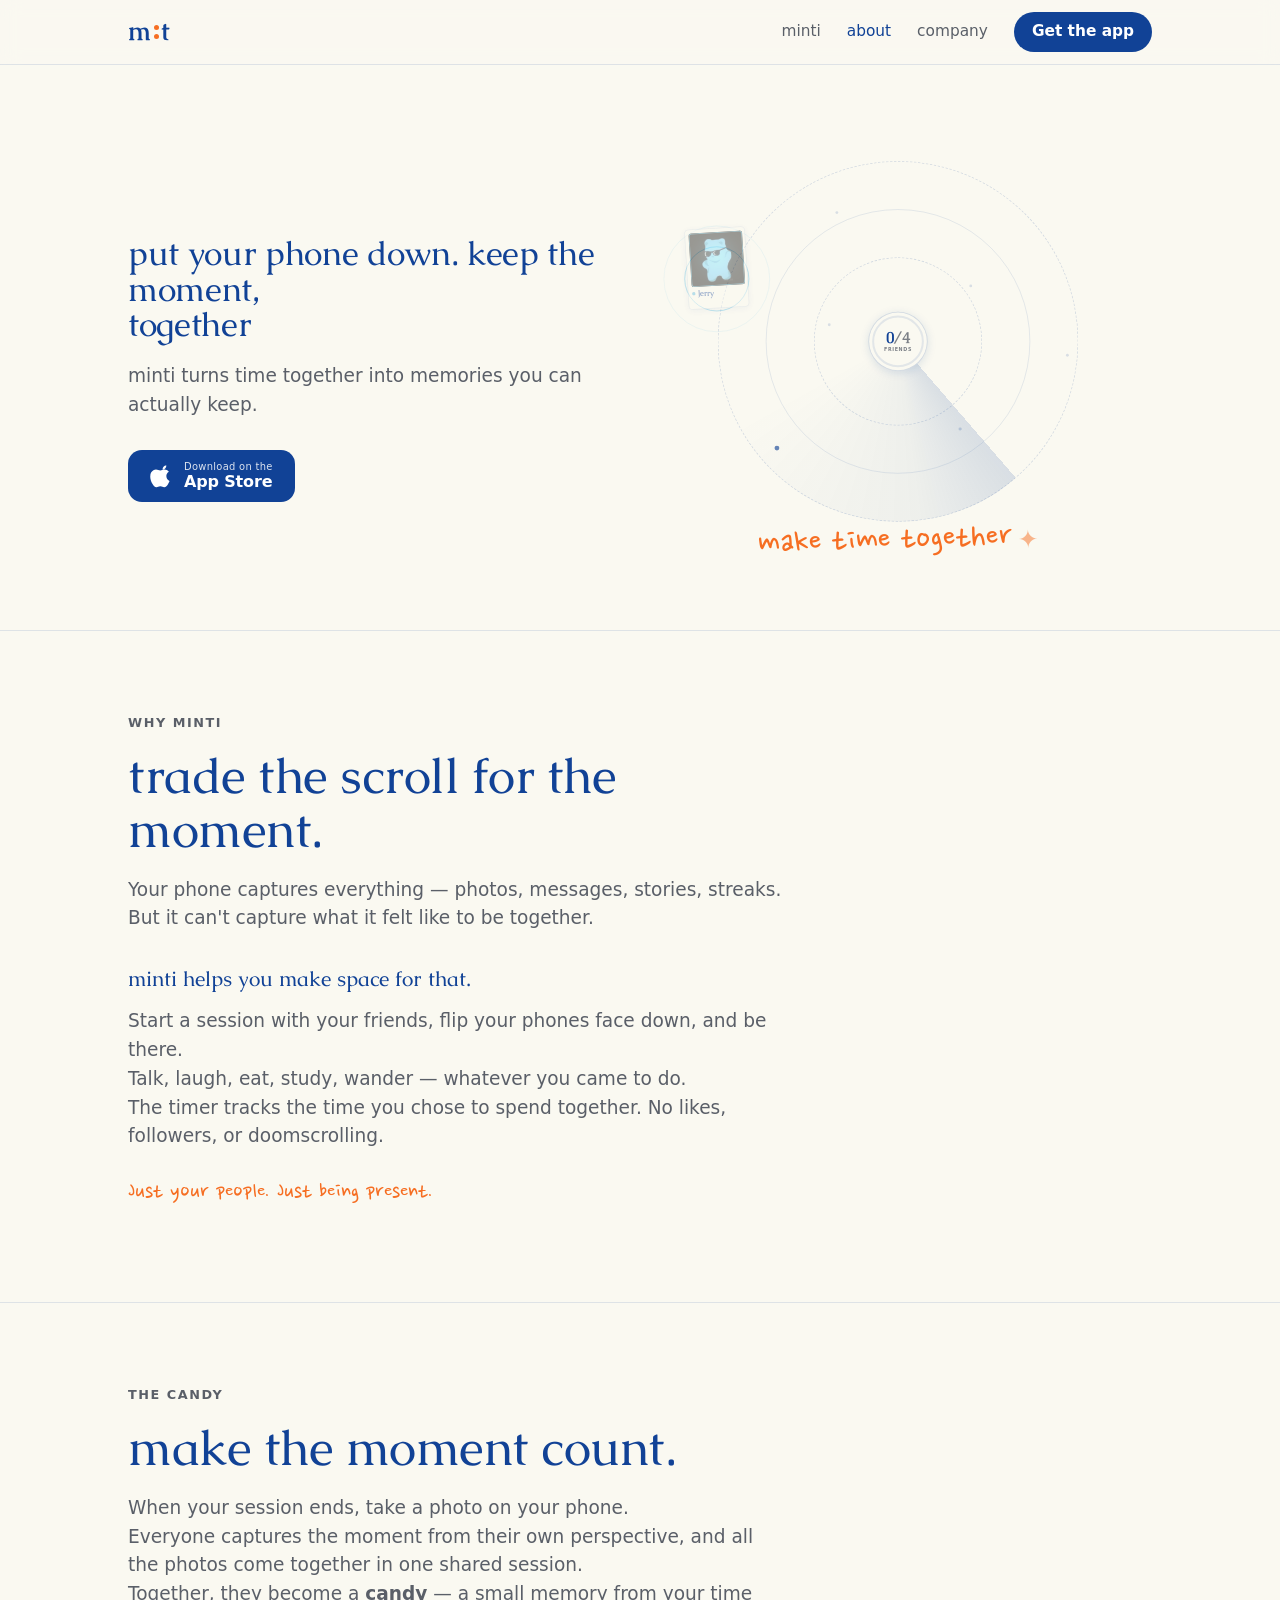
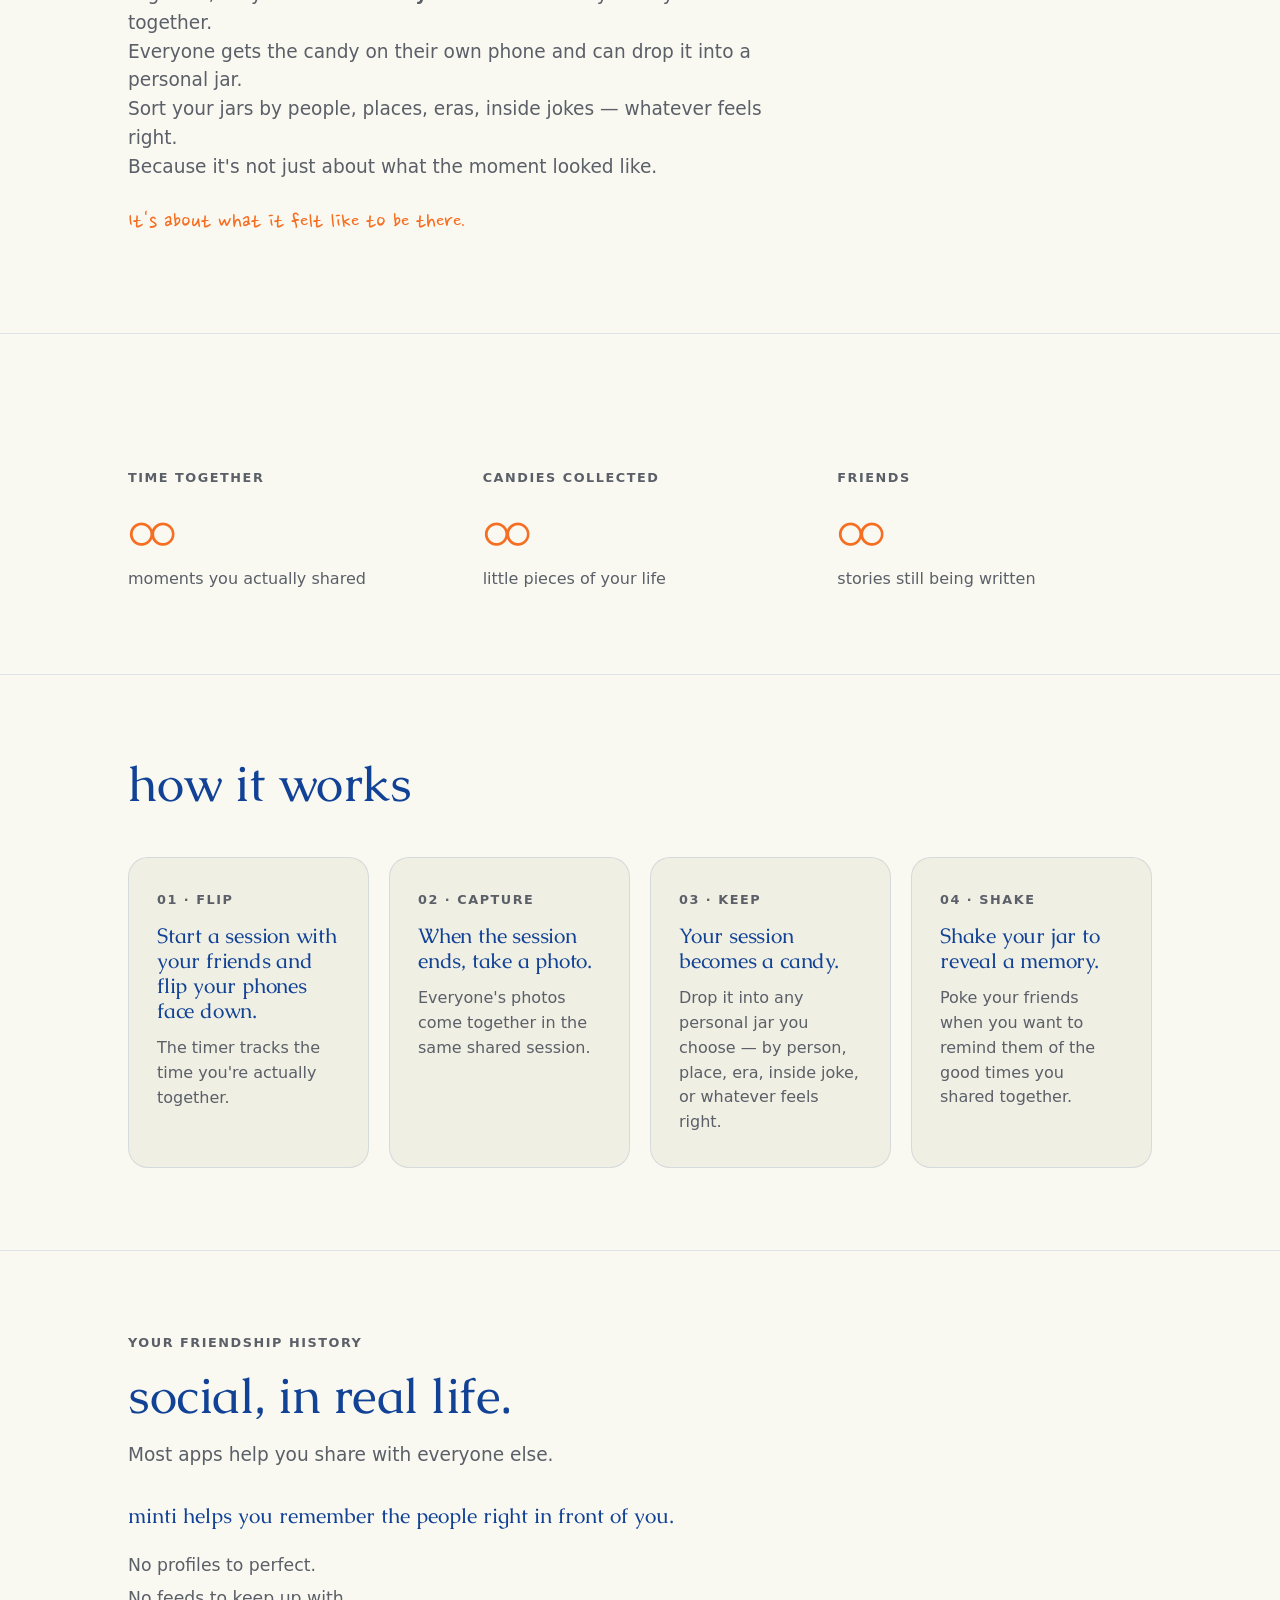
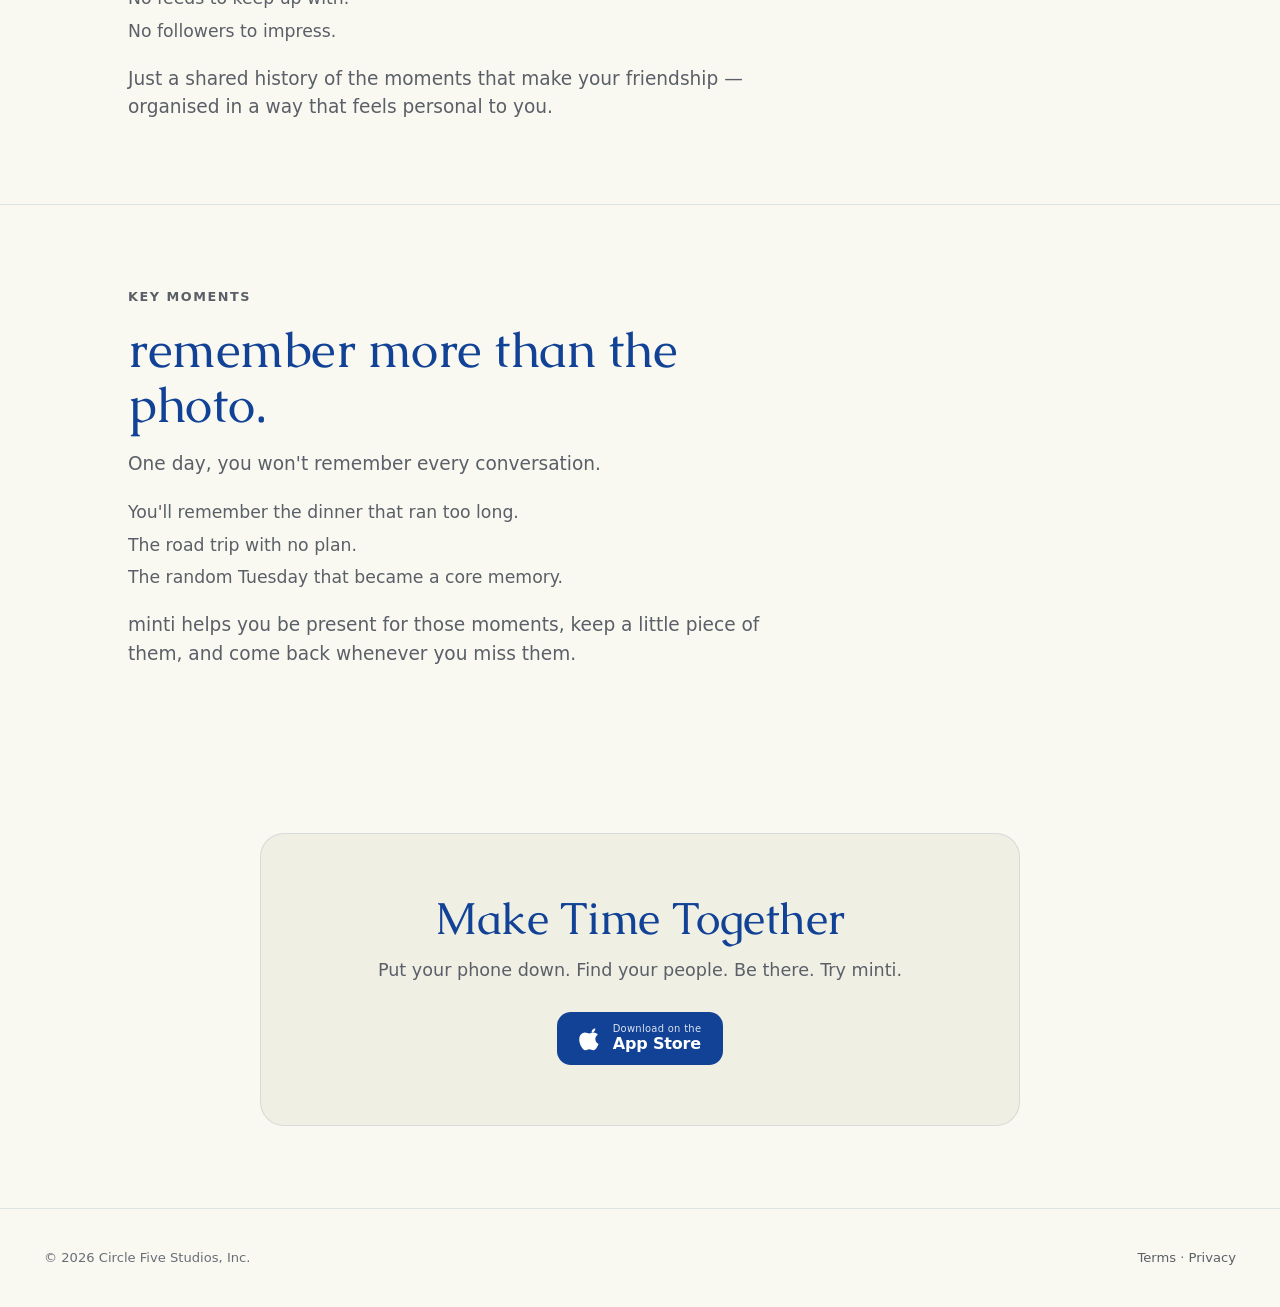
==== commit 3dd33a4b: "Update about page copy - Hero title: "put your phone down. keep the moment, together" with   "togeth" ====
--- a/about.html
+++ b/about.html
@@ -30,7 +30,7 @@
     <div class="wrap left">
       <div class="hero-split">
         <div class="prose">
-          <h1 class="page-title">put your phone down. keep the moment.</h1>
+          <h1 class="page-title">put your phone down. keep the moment,<br />together</h1>
           <p class="lead-p">minti turns time together into memories you can actually keep.</p>
           <div class="badges">
             <a class="badge" href="https://apps.apple.com/tw/app/minti-lets-be-present/id6791064385" target="_blank" rel="noopener" aria-label="Download on the App Store">
@@ -79,14 +79,14 @@
     <div class="wrap left reveal">
       <div class="prose">
         <p class="eyebrow">why minti</p>
-        <h2 class="h">be there now. remember it later.</h2>
+        <h2 class="h">trade the scroll for the moment.</h2>
         <p class="lead-p">Your phone captures everything — photos, messages, stories, streaks.</p>
         <p class="lead-p">But it can't capture what it felt like to be together.</p>
         <p class="statement">minti helps you make space for that.</p>
         <p class="lead-p">Start a session with your friends, flip your phones face down, and be there.</p>
         <p class="lead-p">Talk, laugh, eat, study, wander — whatever you came to do.</p>
         <p class="lead-p">The timer tracks the time you chose to spend together. No likes, followers, or doomscrolling.</p>
-        <p class="murmur">Just your people. Just being there.</p>
+        <p class="murmur">Just your people. Just being present.</p>
       </div>
     </div>
   </section>
@@ -97,7 +97,7 @@
   <section>
     <div class="wrap left reveal">
       <div class="prose">
-        <p class="eyebrow">the memory</p>
+        <p class="eyebrow">the candy</p>
         <h2 class="h">make the moment count.</h2>
         <p class="lead-p">When your session ends, take a photo on your phone.</p>
         <p class="lead-p">Everyone captures the moment from their own perspective, and all the photos come together in one shared session.</p>
@@ -105,7 +105,7 @@
         <p class="lead-p">Everyone gets the candy on their own phone and can drop it into a personal jar.</p>
         <p class="lead-p">Sort your jars by people, places, eras, inside jokes — whatever feels right.</p>
         <p class="lead-p">Because it's not just about what the moment looked like.</p>
-        <p class="statement">It's about what it felt like to be there.</p>
+        <p class="murmur">It's about what it felt like to be there.</p>
       </div>
     </div>
   </section>
@@ -198,7 +198,7 @@
   <section>
     <div class="wrap left reveal">
       <div class="prose">
-        <p class="eyebrow">one day</p>
+        <p class="eyebrow">key moments</p>
         <h2 class="h">remember more than the photo.</h2>
         <p class="lead-p">One day, you won't remember every conversation.</p>
         <div class="stanza">
--- a/styles.css
+++ b/styles.css
@@ -133,12 +133,14 @@
 
 /* ---------- about hero: copy left, looping animation right ---------- */
 .hero-split { display: grid; grid-template-columns: 1fr 1.05fr; gap: 32px; align-items: center; }
-/* the column is narrower than a full-width hero, so the title steps down a
-   size to keep it off a four-line wrap */
-.hero-split .page-title { font-size: clamp(2.2rem, 4vw, 3.5rem); }
+/* The column caps out at ~484px (half of .wrap's 1080px max-width) well
+   before the viewport stops growing, so sizing off vw alone overshoots on
+   wide screens. Capped lower so "keep the moment," still wraps to two
+   lines at every width the split layout is active. */
+.hero-split .page-title { font-size: clamp(2.1rem, 2.5vw, 2.85rem); }
 @media (max-width: 900px) {
   .hero-split { grid-template-columns: 1fr; gap: 8px; }
-  .hero-split .page-title { font-size: clamp(2.6rem, 8vw, 3.6rem); }
+  .hero-split .page-title { font-size: clamp(2.1rem, 7vw, 3rem); }
 }
 
 /* The piece is authored on a 1920x1080 stage but its content only occupies
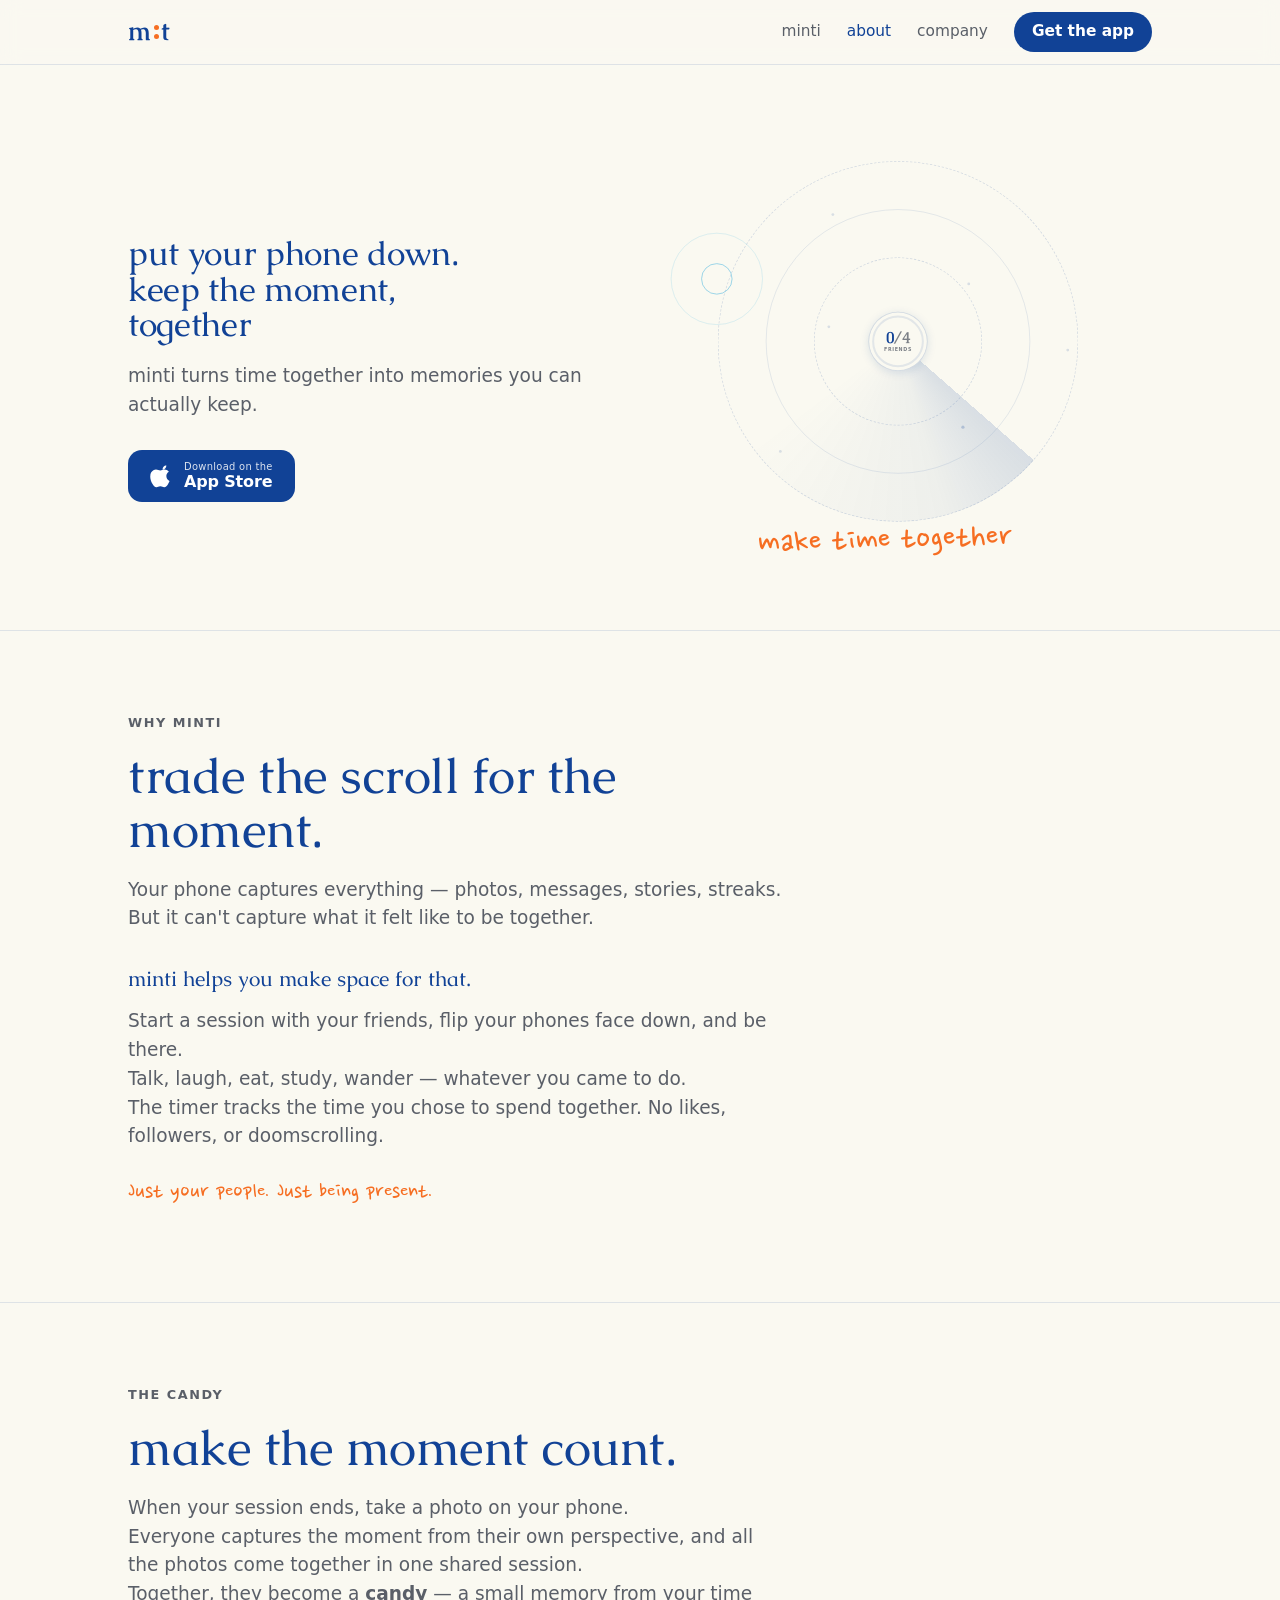
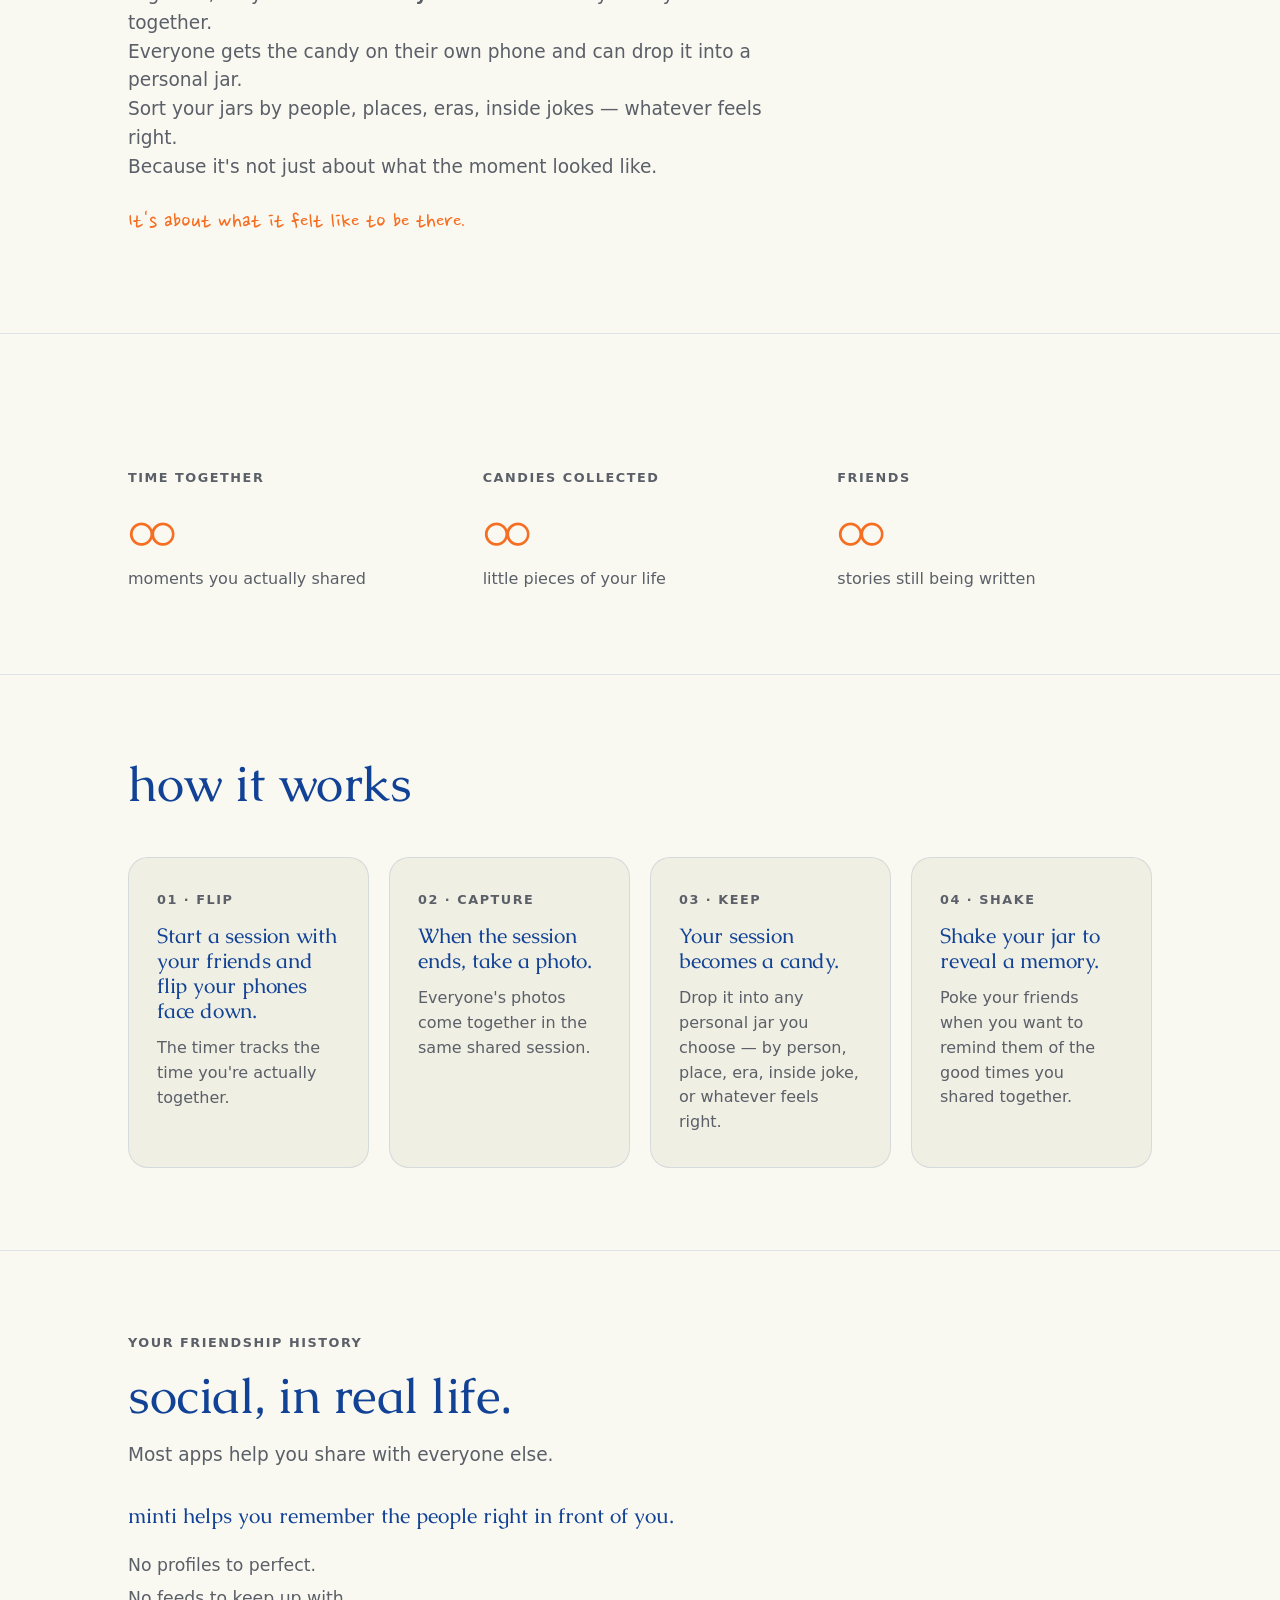
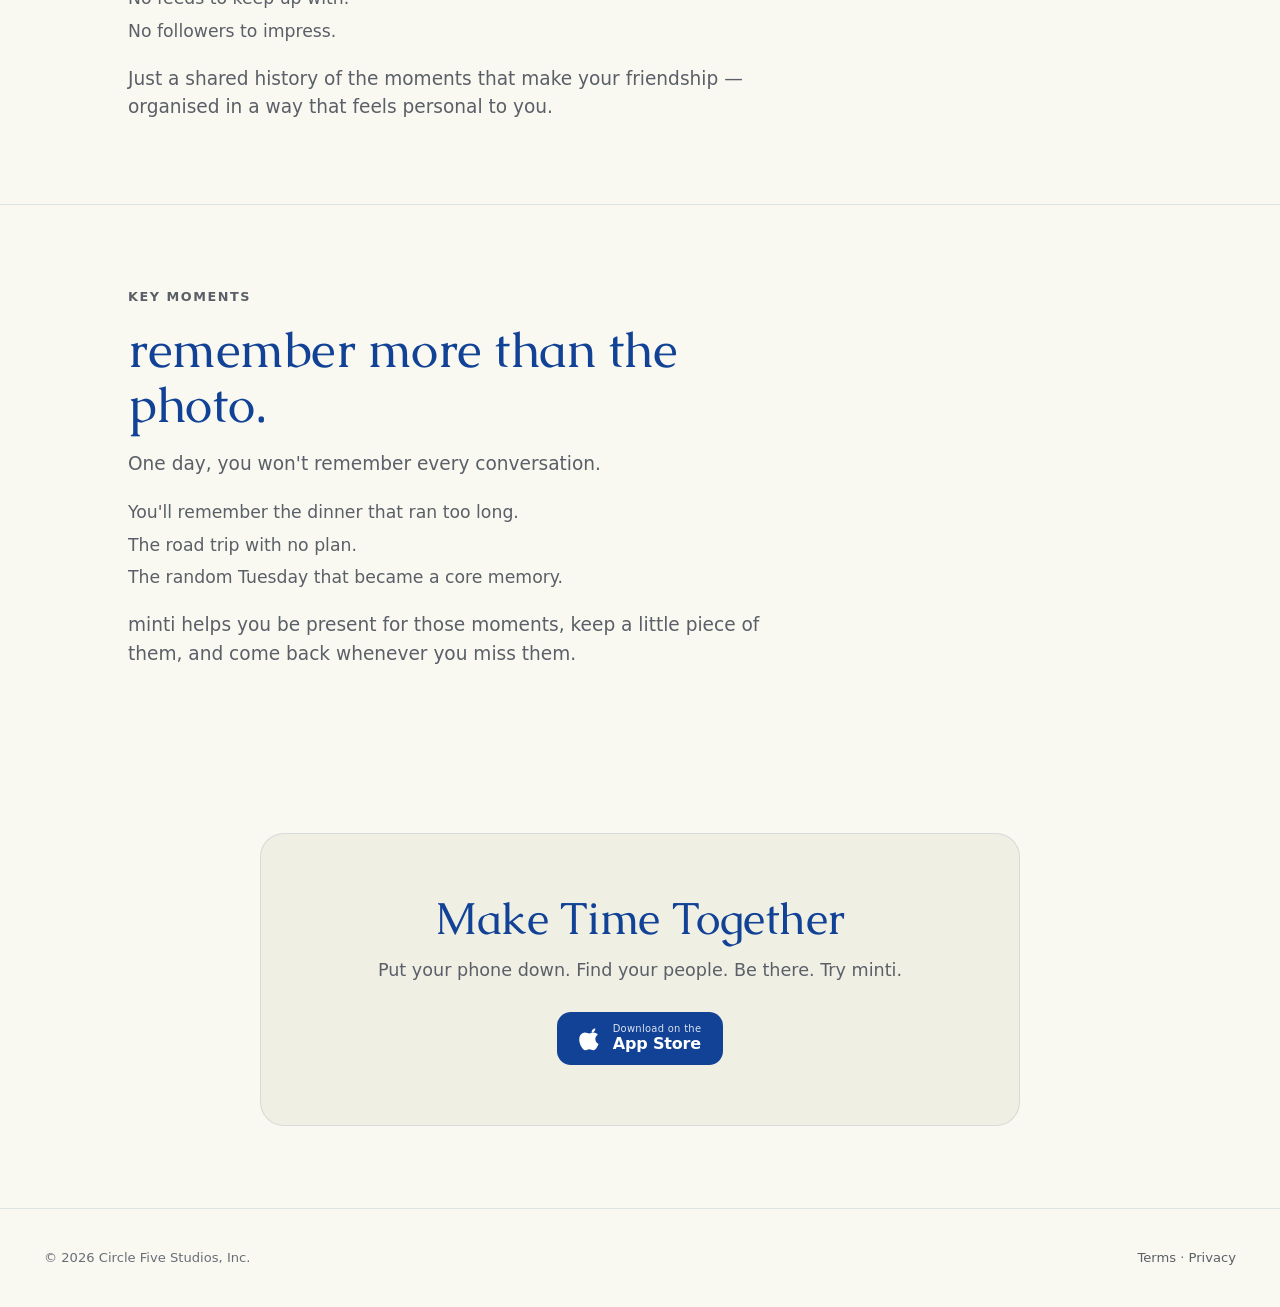
==== commit d0498c0d: "Force all three lines of the about hero title Was relying on natural wrapping for the first two line" ====
--- a/about.html
+++ b/about.html
@@ -30,7 +30,7 @@
     <div class="wrap left">
       <div class="hero-split">
         <div class="prose">
-          <h1 class="page-title">put your phone down. keep the moment,<br />together</h1>
+          <h1 class="page-title">put your phone down.<br />keep the moment,<br />together</h1>
           <p class="lead-p">minti turns time together into memories you can actually keep.</p>
           <div class="badges">
             <a class="badge" href="https://apps.apple.com/tw/app/minti-lets-be-present/id6791064385" target="_blank" rel="noopener" aria-label="Download on the App Store">
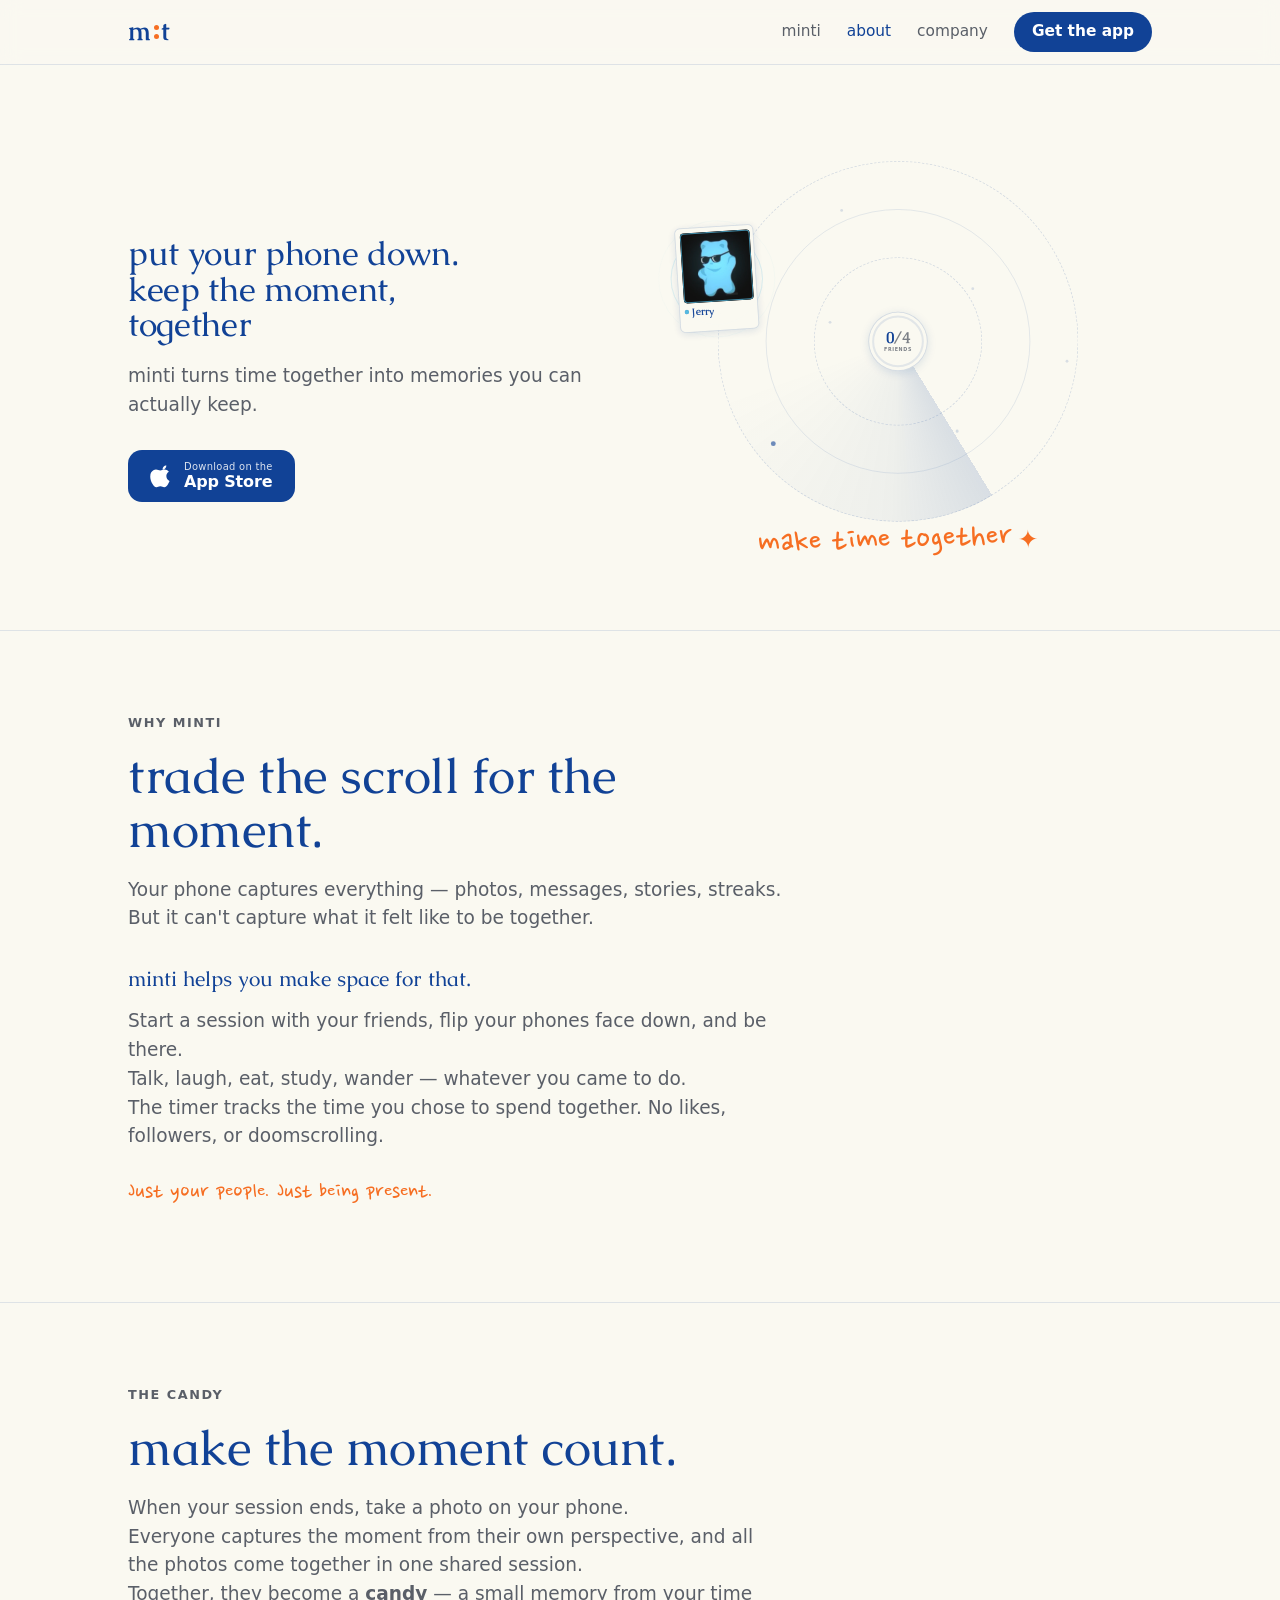
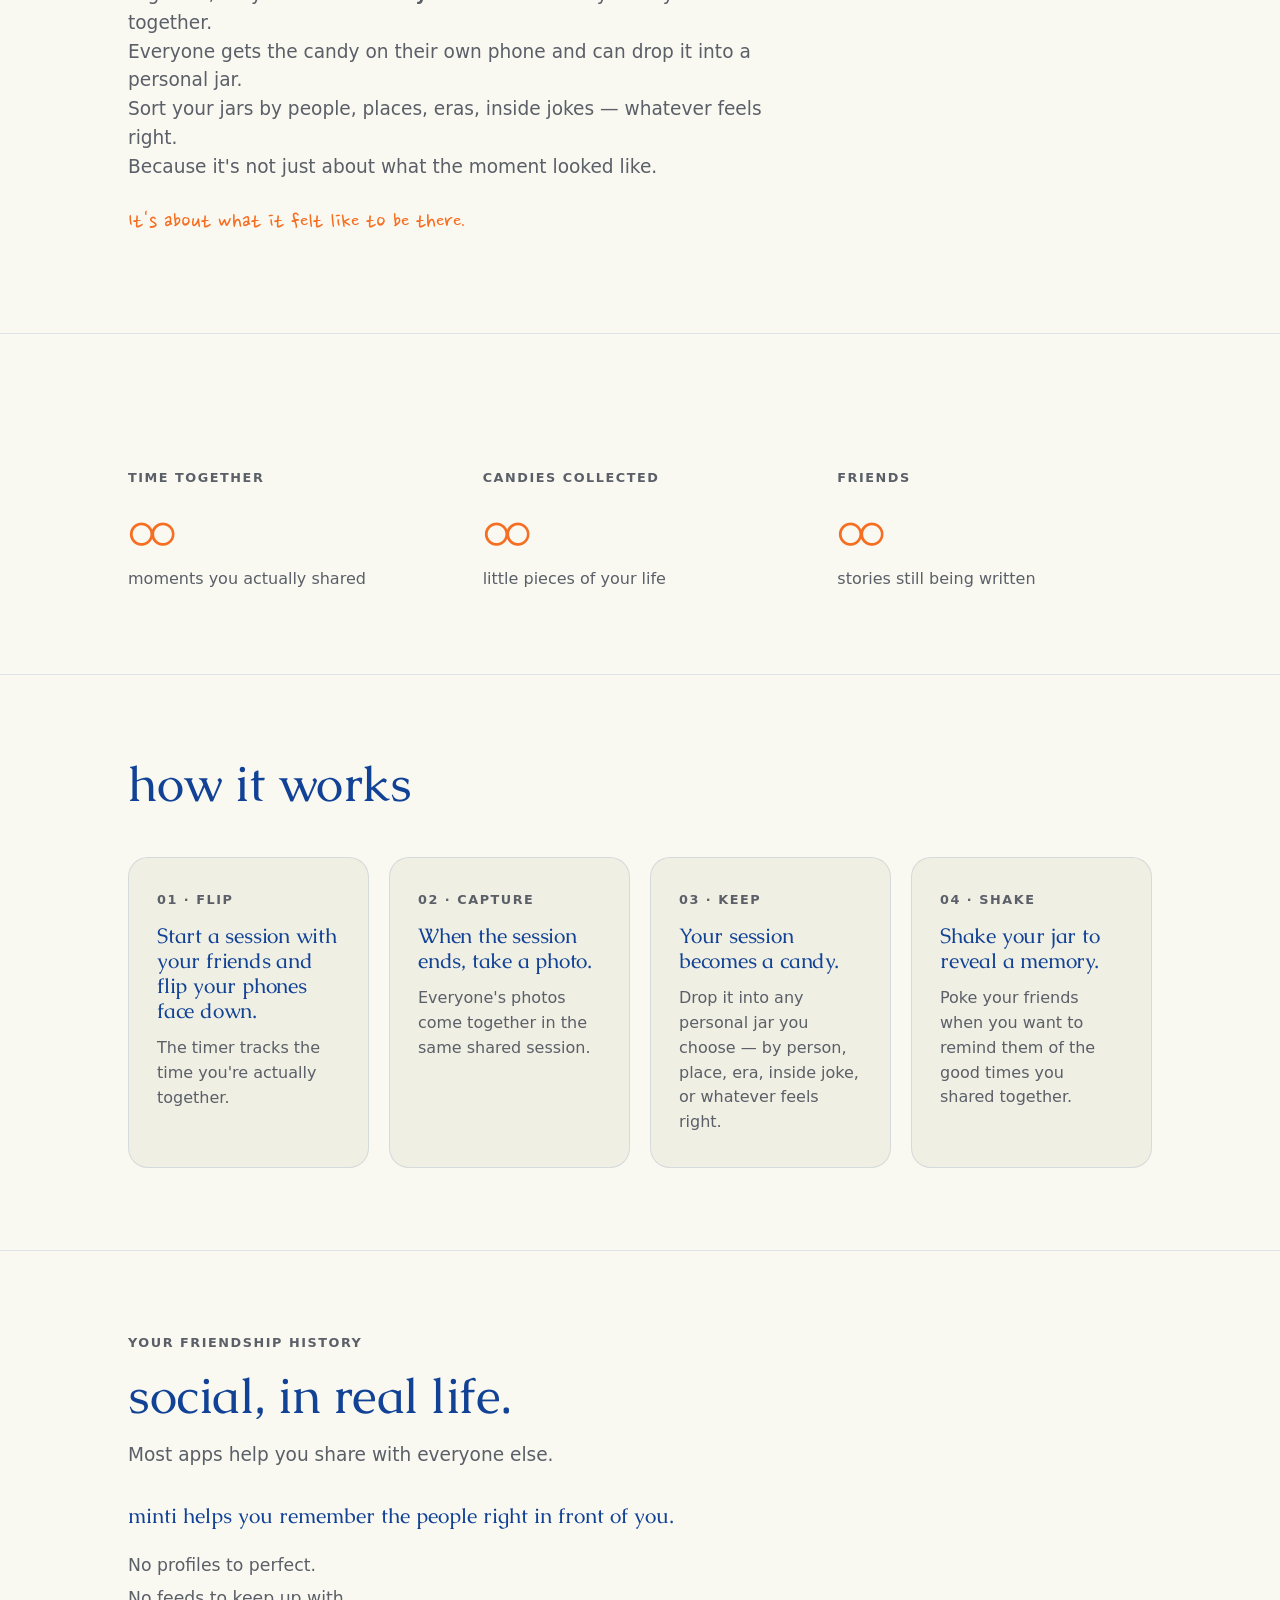
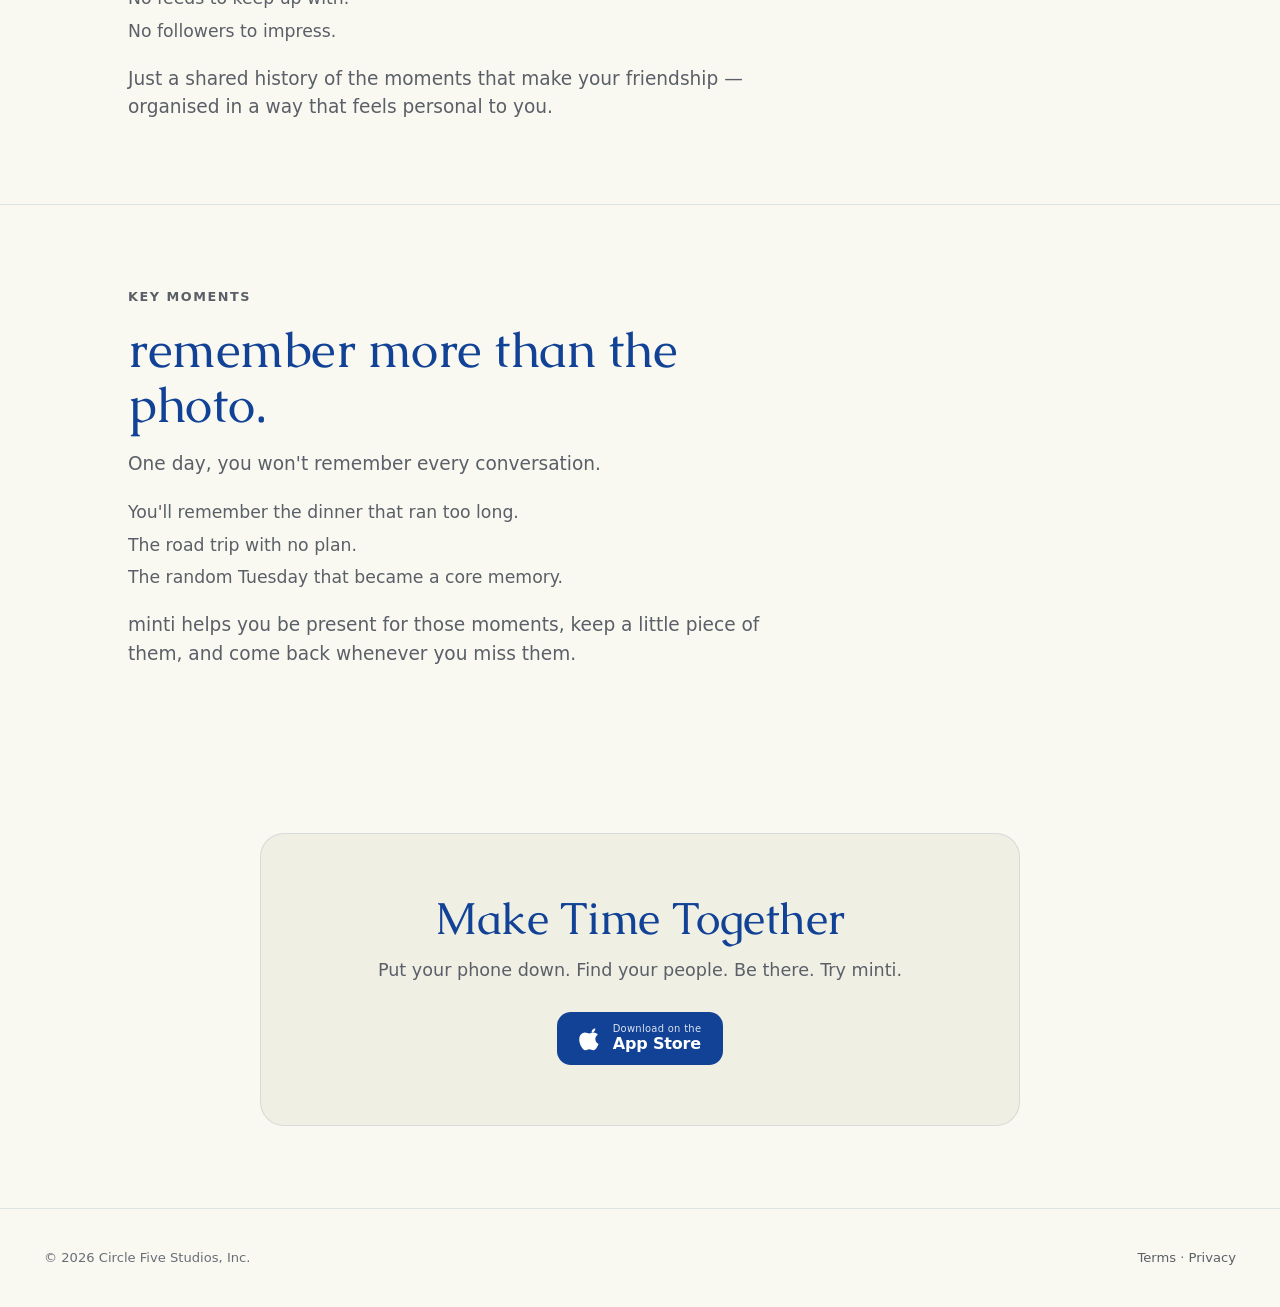
==== commit 7c3bf5f6: "Add a favicon to every page Renders the site's own "m:t" wordmark (real Caudex font, brand blue and " ====
--- a/about.html
+++ b/about.html
@@ -3,6 +3,9 @@
 <head>
   <meta charset="UTF-8" />
   <meta name="viewport" content="width=device-width, initial-scale=1.0" />
+  <link rel="icon" href="favicon.ico" sizes="32x32" />
+  <link rel="icon" href="favicon.png" type="image/png" sizes="512x512" />
+  <link rel="apple-touch-icon" href="apple-touch-icon.png" />
   <title>About — minti</title>
   <meta name="description" content="minti turns time together into memories you can actually keep." />
   <link rel="preconnect" href="https://fonts.googleapis.com" />
--- a/styles.css
+++ b/styles.css
@@ -202,6 +202,10 @@
 .co-prose a:hover { color: var(--ink-dark); }
 .co-founders { display: flex; flex-direction: column; gap: 4px; }
 .co-founders p { font-family: var(--serif); color: var(--ink); }
+/* the name links share the paragraph's own ink colour, so an underline is
+   the only thing marking them clickable */
+.co-founders a { text-decoration: underline; text-underline-offset: 2px; }
+.co-founders a:hover { color: var(--ink-dark); }
 
 /* narrative statement lines (short punch lines inside a text section) */
 .statement { font-family: var(--serif); font-size: 1.3rem; color: var(--ink); margin: 30px 0 12px; }
